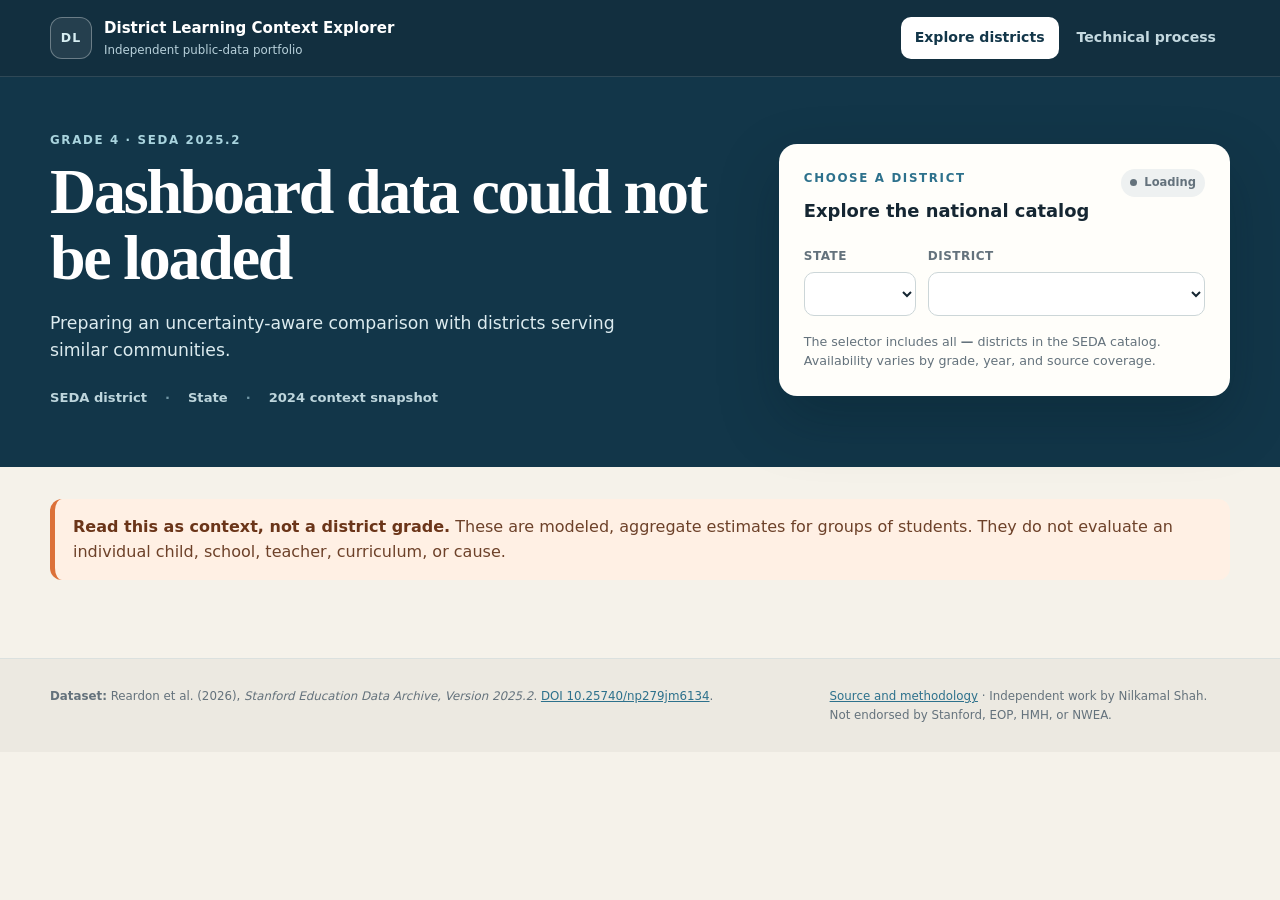
==== site/index.html @ a93122ca "Add selectable district dashboard" ====
<!doctype html>
<html lang="en">
<head>
  <meta charset="utf-8">
  <meta name="viewport" content="width=device-width, initial-scale=1">
  <meta name="description" content="A reproducible, uncertainty-aware comparison of grade 4 district achievement estimates using Stanford SEDA 2025.2.">
  <title>District Learning Context Explorer</title>
  <link rel="stylesheet" href="assets/styles.css">
  <script src="data/dashboard-data.js" defer></script>
  <script src="assets/plotly-3.1.0.min.js" defer></script>
  <script src="assets/dashboard.js" defer></script>
</head>
<body>
  <a class="skip-link" href="#main-content">Skip to content</a>
  <header class="site-header">
    <div class="shell header-row">
      <a class="brand" href="./" aria-label="District Learning Context Explorer home">
        <span class="brand-mark" aria-hidden="true">DL</span>
        <span>
          <strong>District Learning Context Explorer</strong>
          <small>Independent public-data portfolio</small>
        </span>
      </a>
      <nav class="tabs" role="tablist" aria-label="Dashboard sections">
        <button id="explore-tab" class="tab is-active" type="button" role="tab" aria-selected="true" aria-controls="explore-panel" data-tab="explore">Explore districts</button>
        <button id="technical-tab" class="tab" type="button" role="tab" aria-selected="false" aria-controls="technical-panel" data-tab="technical">Technical process</button>
      </nav>
    </div>
  </header>

  <main id="main-content">
    <section id="explore-panel" class="tab-panel" role="tabpanel" aria-labelledby="explore-tab">
      <div class="analysis-hero">
        <div class="shell hero-grid">
          <div>
            <p class="eyebrow">Grade 4 · SEDA 2025.2</p>
            <h1 id="district-heading">Loading district data…</h1>
            <p id="district-subtitle" class="hero-copy">Preparing an uncertainty-aware comparison with districts serving similar communities.</p>
            <div class="hero-meta" aria-label="Selected district details">
              <span id="district-id-meta">SEDA district</span>
              <span id="district-state-meta">State</span>
              <span>2024 context snapshot</span>
            </div>
          </div>
          <aside class="selector-card" aria-labelledby="selector-title">
            <div class="selector-heading">
              <div>
                <p class="eyebrow dark">Choose a district</p>
                <h2 id="selector-title">Explore the national catalog</h2>
              </div>
              <span id="availability-indicator" class="status-dot">Loading</span>
            </div>
            <div class="field-grid">
              <label>
                <span>State</span>
                <select id="state-select" aria-label="Select a state"></select>
              </label>
              <label>
                <span>District</span>
                <select id="district-select" aria-label="Select a district"></select>
              </label>
            </div>
            <p class="selector-note">The selector includes all <strong id="catalog-count">—</strong> districts in the SEDA catalog. Availability varies by grade, year, and source coverage.</p>
          </aside>
        </div>
      </div>

      <div class="shell content-shell">
        <div class="interpretation-note">
          <strong>Read this as context, not a district grade.</strong>
          These are modeled, aggregate estimates for groups of students. They do not evaluate an individual child, school, teacher, curriculum, or cause.
        </div>

        <section id="unavailable-panel" class="unavailable-card" hidden aria-live="polite">
          <p class="eyebrow dark">Why a profile is not shown</p>
          <h2 id="unavailable-title">Grade 4 comparison unavailable</h2>
          <p id="unavailable-copy"></p>
          <p class="small">The district remains selectable so missing coverage is visible rather than silently dropped. Try another district or open the Technical Process tab to see the coverage rules.</p>
        </section>

        <div id="analysis-content" hidden>
          <section aria-labelledby="latest-heading">
            <div class="section-heading">
              <div>
                <p class="eyebrow dark">Latest reported evidence</p>
                <h2 id="latest-heading">District estimate and matched-peer benchmark</h2>
              </div>
              <div id="primary-pool-label" class="quiet-label">—</div>
            </div>
            <div class="metric-grid">
              <article id="math-card" class="metric-card"></article>
              <article id="reading-card" class="metric-card"></article>
            </div>
          </section>

          <section aria-labelledby="trend-heading">
            <div class="section-heading text-only">
              <div>
                <p class="eyebrow dark">Achievement over time</p>
                <h2 id="trend-heading">Math and reading remain separate</h2>
                <p>Values use the Cohort Standardized scale within a fixed grade and subject. The band is the peer group’s middle 50%; district error bars show 95% intervals. The visible gap preserves the absence of 2020 and 2021 results.</p>
              </div>
            </div>
            <div class="chart-grid">
              <article class="chart-card">
                <div id="math-chart" class="chart" aria-label="Grade 4 mathematics trend chart"></div>
              </article>
              <article class="chart-card">
                <div id="reading-chart" class="chart" aria-label="Grade 4 reading trend chart"></div>
              </article>
            </div>
          </section>

          <section aria-labelledby="match-heading">
            <div class="section-heading">
              <div>
                <p class="eyebrow dark">Comparison design</p>
                <h2 id="match-heading">Why these districts are comparable</h2>
                <p>Peers are selected from 2024 community context only. Achievement never enters the match.</p>
              </div>
              <span class="outcome-badge">0 outcome variables used</span>
            </div>
            <div class="two-column-grid">
              <article class="panel-card">
                <h3>Context balance</h3>
                <div class="table-scroll">
                  <table>
                    <thead><tr><th>Measure</th><th>This district</th><th>Peer median</th><th>Peer middle 50%</th></tr></thead>
                    <tbody id="context-table-body"></tbody>
                  </table>
                </div>
              </article>
              <article class="panel-card">
                <h3>Match diagnostic</h3>
                <p id="selection-status-copy"></p>
                <div id="distance-bars" class="distance-bars"></div>
                <details>
                  <summary>Show selected peers</summary>
                  <div class="table-scroll">
                    <table>
                      <thead><tr><th>District</th><th>State</th><th>Distance</th><th>Locale</th><th>Gr. 3–8 enrollment</th></tr></thead>
                      <tbody id="peer-table-body"></tbody>
                    </table>
                  </div>
                </details>
              </article>
            </div>
          </section>

          <section aria-labelledby="sensitivity-heading">
            <div class="section-heading text-only">
              <div>
                <p class="eyebrow dark">Sensitivity check</p>
                <h2 id="sensitivity-heading">Same-state and national reference groups</h2>
                <p>Same-state peers share more policy and assessment context. National analogs exclude the target state and are descriptive because linking errors may be correlated within states.</p>
              </div>
            </div>
            <article class="panel-card">
              <div class="table-scroll">
                <table>
                  <thead><tr><th>Reference group</th><th>Subject</th><th>Latest</th><th>Reporting peers</th><th>District</th><th>Peer mean</th><th>Interpretation</th></tr></thead>
                  <tbody id="sensitivity-table-body"></tbody>
                </table>
              </div>
            </article>
          </section>

          <section class="evidence-grid" aria-label="Interpretation limits">
            <article class="evidence-card can">
              <p class="eyebrow dark">This can support</p>
              <h2>A careful comparison</h2>
              <ul>
                <li>District-level trends within grade and subject</li>
                <li>A fixed, contextually similar peer benchmark</li>
                <li>An uncertainty-aware discussion of apparent differences</li>
              </ul>
            </article>
            <article class="evidence-card cannot">
              <p class="eyebrow dark">This cannot support</p>
              <h2>A causal or individual claim</h2>
              <ul>
                <li>A ranking of districts, schools, teachers, or curricula</li>
                <li>A conclusion about one child’s likely outcome</li>
                <li>A claim about why an estimate changed</li>
              </ul>
            </article>
          </section>
        </div>
      </div>
    </section>

    <section id="technical-panel" class="tab-panel technical-panel" role="tabpanel" aria-labelledby="technical-tab" hidden>
      <div class="technical-hero">
        <div class="shell">
          <p class="eyebrow">Under the dashboard</p>
          <h1>From 1.21 GB of source data to an auditable decision surface</h1>
          <p>Python and SQL verify the inputs, construct a stable district model, select peers without using outcomes, carry uncertainty forward, and publish a portable browser experience.</p>
          <div class="technical-kpis" aria-label="Pipeline summary">
            <div><strong id="source-size-kpi">—</strong><span>verified source files</span></div>
            <div><strong id="staged-rows-kpi">—</strong><span>achievement rows staged</span></div>
            <div><strong id="districts-kpi">—</strong><span>stable district records</span></div>
            <div><strong id="qa-kpi">—</strong><span>QA checks, no blocking failures</span></div>
          </div>
        </div>
      </div>

      <div class="shell content-shell technical-content">
        <section aria-labelledby="architecture-heading">
          <div class="section-heading text-only">
            <div>
              <p class="eyebrow dark">Architecture</p>
              <h2 id="architecture-heading">One controlled path from download to interpretation</h2>
              <p>The database is rebuilt atomically: a refresh writes a temporary <code>.building.duckdb</code>, runs quality checks, and replaces the prior database only after the checks succeed.</p>
            </div>
          </div>
          <ol class="pipeline" aria-label="Analytical pipeline">
            <li><span>01</span><strong>Verify</strong><p>Names, sizes, headers, required columns, and SHA-256 fingerprints</p></li>
            <li><span>02</span><strong>Stage</strong><p>Explicit CSV parsing, all-string intake, and controlled type conversion</p></li>
            <li><span>03</span><strong>Model</strong><p>Stable district dimension, analytical marts, coverage, and audit tables</p></li>
            <li><span>04</span><strong>Match</strong><p>Deterministic context-only peer selection with recorded relaxation</p></li>
            <li><span>05</span><strong>Quantify</strong><p>Pool-specific errors, coverage gates, precision flags, and intervals</p></li>
            <li><span>06</span><strong>Publish</strong><p>Compact derived bundle, offline charting, and browser-side interaction</p></li>
          </ol>
          <div class="stack-list" aria-label="Technology stack">
            <span>Python 3.11+</span><span>SQL</span><span>DuckDB</span><span>pandas</span><span>NumPy</span><span>Plotly</span><span>Jinja2</span><span>PyYAML</span><span>pytest</span><span>Ruff</span><span>GitHub Actions</span><span>GitHub Pages</span>
          </div>
        </section>

        <section aria-labelledby="volume-heading">
          <div class="section-heading text-only">
            <div>
              <p class="eyebrow dark">Data volume</p>
              <h2 id="volume-heading">Exact scale, without double-counting layers</h2>
              <p>Staging and marts deliberately represent some records more than once, so the dashboard reports each layer separately instead of claiming an inflated “records processed” total.</p>
            </div>
          </div>
          <div class="two-column-grid technical-grid">
            <article class="panel-card">
              <h3>Source contracts</h3>
              <div class="table-scroll">
                <table>
                  <thead><tr><th>Source</th><th>Size</th><th>Columns</th><th>Fingerprint</th></tr></thead>
                  <tbody id="source-table-body"></tbody>
                </table>
              </div>
              <details>
                <summary>Show full SHA-256 fingerprints</summary>
                <div id="hash-list" class="hash-list"></div>
              </details>
            </article>
            <article class="panel-card">
              <h3>Warehouse and publication artifacts</h3>
              <div class="table-scroll">
                <table>
                  <thead><tr><th>Layer or artifact</th><th>Exact scale</th></tr></thead>
                  <tbody id="model-table-body"></tbody>
                </table>
              </div>
              <details>
                <summary>Show the nine ordered SQL models</summary>
                <ol id="sql-model-list" class="mono-list"></ol>
              </details>
            </article>
          </div>
        </section>

        <section aria-labelledby="matching-heading">
          <div class="section-heading">
            <div>
              <p class="eyebrow dark">Analytical specification</p>
              <h2 id="matching-heading">Similarity first; outcomes later</h2>
              <p>An explicit feature allowlist makes circular matching mechanically harder: no achievement estimate can enter peer selection.</p>
            </div>
            <span class="outcome-badge">Outcome fields used: []</span>
          </div>
          <div class="domain-grid">
            <article><strong>District scale</strong><span>25%</span><p>Log enrollment in grades 3–8</p></article>
            <article><strong>Economic context</strong><span>25%</span><p>Family poverty and socioeconomic composite</p></article>
            <article><strong>Student composition</strong><span>25%</span><p>Six race and ethnicity shares</p></article>
            <article><strong>Place</strong><span>25%</span><p>City, suburb, town, and rural shares</p></article>
          </div>
          <article class="method-card">
            <ol>
              <li>Freeze context at 2024 and require the selected grade in the district span.</li>
              <li>Begin with the same grade-span bucket and dominant locale, enrollment within 4×, and poverty within 15 percentage points.</li>
              <li>Scale numeric differences on national 5th-to-95th percentile ranges; compare composition vectors with Hellinger distance.</li>
              <li>Select up to 15 same-state peers. Require at least 10 before that pool becomes the primary benchmark.</li>
              <li>Select 20 national analogs outside the target state, with no more than three from any state.</li>
              <li>If a stage must relax, expose the stage in the dashboard rather than hiding it.</li>
            </ol>
          </article>
        </section>

        <section aria-labelledby="uncertainty-heading">
          <div class="section-heading text-only">
            <div>
              <p class="eyebrow dark">Uncertainty and interpretation</p>
              <h2 id="uncertainty-heading">The display can refuse to overstate a result</h2>
            </div>
          </div>
          <div class="two-column-grid">
            <article class="rule-card">
              <h3>Same-state peers</h3>
              <p>Use within-state standard errors. “Higher” or “lower” language requires 10 reporting peers, at least 70% peer coverage, and a target estimate that is not low precision.</p>
            </article>
            <article class="rule-card">
              <h3>National analogs</h3>
              <p>Use NAEP-linking-adjusted standard errors and remain descriptive. Shared state-level linking uncertainty makes a simple cross-state significance label too strong.</p>
            </article>
          </div>
          <div class="precision-rule">
            <strong>Low-precision flag</strong>
            <span>tested count below 50</span><span>estimated test count</span><span>95% margin above 0.50 CS SD</span>
          </div>
        </section>

        <section aria-labelledby="qa-heading">
          <div class="section-heading text-only">
            <div>
              <p class="eyebrow dark">Quality and observability</p>
              <h2 id="qa-heading">Warnings are surfaced, not converted into false success</h2>
            </div>
          </div>
          <div id="qa-status-grid" class="qa-status-grid"></div>
          <div id="qa-warning-list" class="warning-list"></div>
        </section>

        <section class="debug-story" aria-labelledby="debug-heading">
          <div>
            <p class="eyebrow">Debugging story</p>
            <h2 id="debug-heading">The sample passed. Row 1.24 million did not.</h2>
            <p>A quoted district name containing a comma exposed why production-scale validation matters.</p>
          </div>
          <ol>
            <li><strong>Autodetection looked healthy.</strong><span>The initial sample contained mostly unquoted district names.</span></li>
            <li><strong>The full extraction failed.</strong><span>The first observed pattern appeared at physical line <span id="failure-line">1,236,002</span>.</span></li>
            <li><strong>The parser contract became explicit.</strong><span>Delimiter, quote, escape, and all-string ingestion were specified before controlled <code>TRY_CAST</code> typing.</span></li>
            <li><strong>The lesson became a test.</strong><span>Validate the complete path, not merely a convenient sample.</span></li>
          </ol>
        </section>

        <section aria-labelledby="governance-heading">
          <div class="section-heading text-only">
            <div>
              <p class="eyebrow dark">Git and data governance</p>
              <h2 id="governance-heading">Public demonstration, deliberate boundary</h2>
              <p id="publication-note"></p>
            </div>
          </div>
          <div class="boundary-grid">
            <article>
              <span class="boundary-label public">Public repository</span>
              <h3>Reproducible code and selected derived evidence</h3>
              <p>Configuration, SQL models, Python, tests, methods, aggregate validation, and the compact grade-4 dashboard bundle.</p>
            </article>
            <article>
              <span class="boundary-label local">Local governed workspace</span>
              <h3>Inputs and full analytical workspace</h3>
              <p>The 1.21 GB source files, DuckDB database, unrestricted local outputs, and transient build artifacts remain outside Git.</p>
            </article>
          </div>
        </section>
      </div>
    </section>
  </main>

  <footer class="site-footer">
    <div class="shell footer-grid">
      <p><strong>Dataset:</strong> Reardon et al. (2026), <em>Stanford Education Data Archive, Version 2025.2</em>. <a href="https://doi.org/10.25740/np279jm6134">DOI 10.25740/np279jm6134</a>.</p>
      <p><a href="https://github.com/nilkamal11/district-learning-context-explorer">Source and methodology</a> · Independent work by Nilkamal Shah. Not endorsed by Stanford, EOP, HMH, or NWEA.</p>
    </div>
  </footer>

  <noscript>This dashboard requires JavaScript to select districts and render charts.</noscript>
</body>
</html>
---- site/assets/styles.css ----
:root {
  --ink: #152632;
  --muted: #64727c;
  --paper: #f5f2ea;
  --surface: #fffefa;
  --navy: #123649;
  --navy-deep: #0b2939;
  --blue: #2d718c;
  --blue-soft: #dceaf0;
  --orange: #dc7139;
  --orange-soft: #fff0e4;
  --green: #28735e;
  --green-soft: #e4f2ed;
  --amber: #92551f;
  --amber-soft: #fff2de;
  --line: #dbe1df;
  --shadow: 0 14px 38px rgba(18, 54, 73, 0.09);
  --radius: 18px;
}

* { box-sizing: border-box; }

html { scroll-behavior: smooth; }

body {
  margin: 0;
  background: var(--paper);
  color: var(--ink);
  font-family: Inter, ui-sans-serif, system-ui, -apple-system, BlinkMacSystemFont, "Segoe UI", sans-serif;
  line-height: 1.55;
  -webkit-font-smoothing: antialiased;
}

button, select { font: inherit; }

a { color: var(--blue); }

.skip-link {
  position: fixed;
  top: 8px;
  left: 8px;
  z-index: 100;
  transform: translateY(-140%);
  border-radius: 8px;
  background: white;
  padding: 10px 14px;
  color: var(--navy);
}

.skip-link:focus { transform: translateY(0); }

.shell {
  width: min(1180px, calc(100% - 40px));
  margin: 0 auto;
}

.site-header {
  position: sticky;
  top: 0;
  z-index: 50;
  border-bottom: 1px solid rgba(255, 255, 255, 0.12);
  background: rgba(11, 41, 57, 0.97);
  color: white;
  backdrop-filter: blur(14px);
}

.header-row {
  min-height: 76px;
  display: flex;
  align-items: center;
  justify-content: space-between;
  gap: 24px;
}

.brand {
  display: inline-flex;
  align-items: center;
  gap: 12px;
  color: white;
  text-decoration: none;
}

.brand-mark {
  width: 42px;
  height: 42px;
  display: grid;
  place-items: center;
  border: 1px solid rgba(255, 255, 255, 0.32);
  border-radius: 12px;
  background: rgba(255, 255, 255, 0.08);
  color: #d7eef2;
  font-size: 0.78rem;
  font-weight: 900;
  letter-spacing: 0.08em;
}

.brand strong, .brand small { display: block; }
.brand strong { font-size: 0.94rem; }
.brand small { margin-top: 1px; color: #b9d2dc; font-size: 0.74rem; }

.tabs { display: flex; gap: 4px; }

.tab {
  border: 0;
  border-radius: 10px;
  background: transparent;
  padding: 10px 14px;
  color: #c4d9e0;
  font-size: 0.88rem;
  font-weight: 760;
  cursor: pointer;
}

.tab:hover { background: rgba(255, 255, 255, 0.07); color: white; }
.tab:focus-visible { outline: 3px solid #f3b48e; outline-offset: 2px; }
.tab.is-active { background: white; color: var(--navy); }

.analysis-hero {
  background: var(--navy);
  color: white;
  padding: 54px 0 58px;
}

.hero-grid {
  display: grid;
  grid-template-columns: minmax(0, 1.2fr) minmax(360px, 0.8fr);
  align-items: center;
  gap: 52px;
}

.eyebrow {
  margin: 0 0 10px;
  color: #a9d4de;
  font-size: 0.74rem;
  font-weight: 850;
  letter-spacing: 0.14em;
  text-transform: uppercase;
}

.eyebrow.dark { color: var(--blue); }

h1, h2, h3, p { text-wrap: pretty; }

h1 {
  margin: 0;
  max-width: 850px;
  font-family: Georgia, "Times New Roman", serif;
  font-size: clamp(2.4rem, 5vw, 4.55rem);
  font-weight: 600;
  line-height: 1.02;
  letter-spacing: -0.035em;
}

.hero-copy {
  max-width: 720px;
  margin: 20px 0 0;
  color: #dcebef;
  font-size: 1.08rem;
}

.hero-meta {
  display: flex;
  flex-wrap: wrap;
  gap: 8px 18px;
  margin-top: 25px;
  color: #bdd5dc;
  font-size: 0.82rem;
  font-weight: 700;
}

.hero-meta span + span::before {
  content: "·";
  margin-right: 18px;
  color: #7197a5;
}

.selector-card {
  border: 1px solid rgba(255, 255, 255, 0.18);
  border-radius: var(--radius);
  background: var(--surface);
  padding: 24px;
  color: var(--ink);
  box-shadow: 0 24px 60px rgba(4, 24, 34, 0.28);
}

.selector-heading {
  display: flex;
  align-items: flex-start;
  justify-content: space-between;
  gap: 14px;
}

.selector-heading h2 { margin: 0; font-size: 1.12rem; }

.status-dot {
  display: inline-flex;
  align-items: center;
  gap: 7px;
  border-radius: 999px;
  background: #eef1f1;
  padding: 5px 9px;
  color: var(--muted);
  font-size: 0.72rem;
  font-weight: 800;
  white-space: nowrap;
}

.status-dot::before {
  content: "";
  width: 7px;
  height: 7px;
  border-radius: 50%;
  background: currentColor;
}

.status-dot.available { background: var(--green-soft); color: var(--green); }
.status-dot.unavailable { background: var(--amber-soft); color: var(--amber); }

.field-grid {
  display: grid;
  grid-template-columns: 112px 1fr;
  gap: 12px;
  margin-top: 22px;
}

label span {
  display: block;
  margin: 0 0 6px;
  color: var(--muted);
  font-size: 0.75rem;
  font-weight: 800;
  letter-spacing: 0.04em;
  text-transform: uppercase;
}

select {
  width: 100%;
  min-height: 44px;
  border: 1px solid #ccd6d8;
  border-radius: 10px;
  background: white;
  padding: 0 34px 0 11px;
  color: var(--ink);
}

select:focus-visible { outline: 3px solid rgba(45, 113, 140, 0.25); border-color: var(--blue); }

.selector-note { margin: 16px 0 0; color: var(--muted); font-size: 0.79rem; }

.content-shell { padding-top: 32px; padding-bottom: 78px; }

.interpretation-note {
  border-left: 5px solid var(--orange);
  border-radius: 12px;
  background: var(--orange-soft);
  padding: 16px 18px;
  color: #6d4129;
}

.interpretation-note strong { color: #6b3519; }

.unavailable-card {
  min-height: 270px;
  margin-top: 26px;
  border: 1px solid #ead8c3;
  border-radius: var(--radius);
  background: var(--surface);
  padding: 42px;
  box-shadow: var(--shadow);
}

.unavailable-card h2 { margin: 0 0 12px; font-size: 2rem; }
.unavailable-card p { max-width: 760px; }

.section-heading {
  display: flex;
  align-items: flex-end;
  justify-content: space-between;
  gap: 24px;
  margin: 52px 0 18px;
}

.section-heading.text-only { align-items: flex-start; }
.section-heading h2 { margin: 0; font-size: clamp(1.6rem, 3vw, 2.15rem); line-height: 1.15; }
.section-heading p:not(.eyebrow) { max-width: 820px; margin: 9px 0 0; color: var(--muted); }

.quiet-label {
  border-bottom: 2px solid var(--blue);
  padding: 5px 0;
  color: var(--blue);
  font-size: 0.82rem;
  font-weight: 800;
  white-space: nowrap;
}

.metric-grid, .chart-grid, .two-column-grid, .evidence-grid, .boundary-grid {
  display: grid;
  grid-template-columns: repeat(2, minmax(0, 1fr));
  gap: 18px;
}

.metric-card, .chart-card, .panel-card, .evidence-card, .rule-card, .method-card {
  border: 1px solid rgba(21, 38, 50, 0.09);
  border-radius: var(--radius);
  background: var(--surface);
  box-shadow: var(--shadow);
}

.metric-card { min-height: 245px; padding: 25px; }
.metric-card h3 { margin: 0; font-size: 1.05rem; }
.metric-value { margin: 17px 0 1px; color: var(--orange); font-size: 2.6rem; font-weight: 840; letter-spacing: -0.04em; }
.metric-detail, .small { color: var(--muted); font-size: 0.84rem; }
.comparison-copy { margin: 16px 0 7px; color: var(--navy); font-weight: 800; }

.precision-tag, .outcome-badge, .status-tag {
  display: inline-flex;
  align-items: center;
  border-radius: 999px;
  padding: 5px 9px;
  font-size: 0.72rem;
  font-weight: 820;
}

.precision-tag, .status-tag.warn { background: var(--amber-soft); color: var(--amber); }
.outcome-badge, .status-tag.pass { background: var(--green-soft); color: var(--green); }

.chart-card { overflow: hidden; padding: 12px 8px 3px; }
.chart { min-height: 390px; }

.panel-card { min-width: 0; padding: 24px; }
.panel-card h3 { margin: 0 0 14px; font-size: 1.04rem; }

.table-scroll { width: 100%; overflow-x: auto; }

table { width: 100%; border-collapse: collapse; font-size: 0.84rem; }
th, td { border-bottom: 1px solid var(--line); padding: 10px 9px; text-align: left; vertical-align: top; }
th { color: var(--muted); font-size: 0.7rem; letter-spacing: 0.05em; text-transform: uppercase; }
tbody tr:last-child td { border-bottom: 0; }

details { margin-top: 17px; border-top: 1px solid var(--line); padding-top: 14px; }
summary { cursor: pointer; color: var(--blue); font-size: 0.83rem; font-weight: 820; }

.distance-bars { display: grid; gap: 10px; margin: 18px 0; }
.distance-row { display: grid; grid-template-columns: 150px 1fr 42px; align-items: center; gap: 10px; font-size: 0.8rem; }
.distance-track { height: 7px; overflow: hidden; border-radius: 99px; background: #e8ecec; }
.distance-track span { display: block; height: 100%; border-radius: inherit; background: var(--blue); }
.distance-row output { color: var(--muted); font-variant-numeric: tabular-nums; text-align: right; }

.evidence-grid { margin-top: 52px; }
.evidence-card { padding: 27px; box-shadow: none; }
.evidence-card.can { border-top: 4px solid var(--green); }
.evidence-card.cannot { border-top: 4px solid var(--orange); }
.evidence-card h2 { margin: 0; font-size: 1.35rem; }
.evidence-card ul { margin: 14px 0 0; padding-left: 19px; color: var(--muted); }
.evidence-card li + li { margin-top: 7px; }

.technical-hero {
  background: var(--navy);
  padding: 70px 0 64px;
  color: white;
}

.technical-hero h1 { max-width: 950px; }
.technical-hero > .shell > p:not(.eyebrow) { max-width: 830px; margin: 20px 0 0; color: #d7e8ed; font-size: 1.08rem; }

.technical-kpis {
  display: grid;
  grid-template-columns: repeat(4, minmax(0, 1fr));
  gap: 1px;
  overflow: hidden;
  margin-top: 38px;
  border: 1px solid rgba(255, 255, 255, 0.17);
  border-radius: 14px;
  background: rgba(255, 255, 255, 0.14);
}

.technical-kpis div { background: rgba(11, 41, 57, 0.78); padding: 19px; }
.technical-kpis strong, .technical-kpis span { display: block; }
.technical-kpis strong { color: white; font-size: 1.55rem; }
.technical-kpis span { margin-top: 3px; color: #afd0d9; font-size: 0.72rem; }

.technical-content section + section { margin-top: 70px; }

.pipeline {
  display: grid;
  grid-template-columns: repeat(6, minmax(0, 1fr));
  gap: 0;
  margin: 0;
  padding: 0;
  list-style: none;
}

.pipeline li {
  position: relative;
  min-height: 190px;
  border-top: 3px solid var(--blue);
  background: var(--surface);
  padding: 21px 18px 18px;
}

.pipeline li:first-child { border-radius: 14px 0 0 14px; }
.pipeline li:last-child { border-radius: 0 14px 14px 0; }
.pipeline li + li { border-left: 1px solid var(--line); }
.pipeline li span { color: var(--orange); font-size: 0.72rem; font-weight: 850; }
.pipeline li strong { display: block; margin-top: 24px; }
.pipeline li p { margin: 8px 0 0; color: var(--muted); font-size: 0.76rem; }

.stack-list { display: flex; flex-wrap: wrap; gap: 8px; margin-top: 18px; }
.stack-list span { border: 1px solid #cfdadb; border-radius: 8px; background: transparent; padding: 6px 9px; color: #4f626d; font-family: ui-monospace, SFMono-Regular, Menlo, Consolas, monospace; font-size: 0.72rem; }

.technical-grid { align-items: start; }
.hash-list { display: grid; gap: 12px; margin-top: 14px; }
.hash-list div { min-width: 0; }
.hash-list strong { display: block; margin-bottom: 3px; font-size: 0.75rem; }
code, .hash-list code, .mono-list { font-family: ui-monospace, SFMono-Regular, Menlo, Consolas, monospace; }
code { border-radius: 5px; background: #edf1f1; padding: 2px 5px; font-size: 0.86em; }
.hash-list code { display: block; overflow-wrap: anywhere; color: var(--muted); font-size: 0.68rem; }
.mono-list { color: var(--muted); font-size: 0.76rem; }

.domain-grid {
  display: grid;
  grid-template-columns: repeat(4, minmax(0, 1fr));
  gap: 12px;
}

.domain-grid article {
  position: relative;
  min-height: 150px;
  border-radius: 14px;
  background: var(--navy);
  padding: 22px;
  color: white;
}

.domain-grid article span { position: absolute; top: 18px; right: 18px; color: #88b8c5; font-size: 0.77rem; font-weight: 800; }
.domain-grid article p { margin: 28px 0 0; color: #bed7de; font-size: 0.82rem; }

.method-card { margin-top: 14px; padding: 24px 28px; box-shadow: none; }
.method-card ol { margin: 0; padding-left: 22px; columns: 2; column-gap: 56px; }
.method-card li { break-inside: avoid; padding: 3px 0 10px 4px; color: var(--muted); }

.rule-card { padding: 25px; box-shadow: none; }
.rule-card h3 { margin: 0; }
.rule-card p { margin: 11px 0 0; color: var(--muted); }

.precision-rule {
  display: flex;
  flex-wrap: wrap;
  align-items: center;
  gap: 10px 20px;
  margin-top: 14px;
  border-radius: 14px;
  background: var(--orange-soft);
  padding: 17px 20px;
  color: #6e422b;
  font-size: 0.83rem;
}
.precision-rule span::before { content: "✓"; margin-right: 7px; color: var(--orange); font-weight: 900; }

.qa-status-grid {
  display: grid;
  grid-template-columns: repeat(4, minmax(0, 1fr));
  gap: 12px;
}
.qa-status-grid article { border-radius: 14px; background: var(--surface); padding: 20px; }
.qa-status-grid strong, .qa-status-grid span { display: block; }
.qa-status-grid strong { color: var(--green); font-size: 1.45rem; }
.qa-status-grid span { margin-top: 4px; color: var(--muted); font-size: 0.76rem; }

.warning-list { display: grid; grid-template-columns: 1fr 1fr; gap: 12px; margin-top: 12px; }
.warning-list article { border-left: 4px solid #d9954e; border-radius: 10px; background: var(--amber-soft); padding: 17px; color: #71461e; font-size: 0.82rem; }

.debug-story {
  display: grid;
  grid-template-columns: 0.8fr 1.2fr;
  gap: 48px;
  border-radius: 22px;
  background: var(--navy-deep);
  padding: 44px;
  color: white;
}
.debug-story h2 { margin: 0; font-family: Georgia, "Times New Roman", serif; font-size: 2.4rem; line-height: 1.08; }
.debug-story > div > p:not(.eyebrow) { color: #bfd6de; }
.debug-story ol { display: grid; gap: 14px; margin: 0; padding: 0; counter-reset: debug; list-style: none; }
.debug-story li { position: relative; border-left: 1px solid #456879; padding-left: 24px; }
.debug-story li::before { content: counter(debug); counter-increment: debug; position: absolute; left: -12px; width: 23px; height: 23px; display: grid; place-items: center; border-radius: 50%; background: var(--orange); color: white; font-size: 0.66rem; font-weight: 850; }
.debug-story li strong, .debug-story li span { display: block; }
.debug-story li span { margin-top: 3px; color: #bdd2d9; font-size: 0.8rem; }

.boundary-grid article { border-top: 4px solid var(--blue); border-radius: 14px; background: var(--surface); padding: 25px; }
.boundary-grid article:last-child { border-top-color: var(--orange); }
.boundary-label { display: inline-block; font-size: 0.71rem; font-weight: 850; letter-spacing: 0.05em; text-transform: uppercase; }
.boundary-label.public { color: var(--blue); }
.boundary-label.local { color: var(--orange); }
.boundary-grid h3 { margin: 16px 0 7px; }
.boundary-grid p { margin: 0; color: var(--muted); }

.site-footer { border-top: 1px solid var(--line); background: #ece9e1; padding: 28px 0; }
.footer-grid { display: grid; grid-template-columns: 1.3fr 0.7fr; gap: 36px; }
.site-footer p { margin: 0; color: var(--muted); font-size: 0.74rem; }

[hidden] { display: none !important; }

@media (max-width: 980px) {
  .hero-grid { grid-template-columns: 1fr; gap: 34px; }
  .selector-card { max-width: 680px; }
  .pipeline { grid-template-columns: repeat(3, 1fr); gap: 1px; }
  .pipeline li, .pipeline li:first-child, .pipeline li:last-child { border-radius: 0; }
  .pipeline li:nth-child(1) { border-radius: 14px 0 0; }
  .pipeline li:nth-child(3) { border-radius: 0 14px 0 0; }
  .pipeline li:nth-child(4) { border-radius: 0 0 0 14px; }
  .pipeline li:nth-child(6) { border-radius: 0 0 14px; }
  .domain-grid, .technical-kpis, .qa-status-grid { grid-template-columns: repeat(2, 1fr); }
}

@media (max-width: 720px) {
  .shell { width: min(100% - 28px, 1180px); }
  .site-header { position: static; }
  .header-row { min-height: auto; flex-direction: column; align-items: stretch; padding: 16px 0 12px; }
  .tabs { display: grid; grid-template-columns: 1fr 1fr; }
  .tab { text-align: center; }
  .analysis-hero, .technical-hero { padding: 42px 0; }
  h1 { font-size: clamp(2.25rem, 11vw, 3.35rem); }
  .field-grid { grid-template-columns: 1fr; }
  .content-shell { padding-top: 22px; }
  .section-heading { align-items: flex-start; flex-direction: column; }
  .metric-grid, .chart-grid, .two-column-grid, .evidence-grid, .boundary-grid, .warning-list, .footer-grid { grid-template-columns: 1fr; }
  .chart { min-height: 350px; }
  .technical-kpis { grid-template-columns: 1fr 1fr; }
  .pipeline { grid-template-columns: 1fr; }
  .pipeline li, .pipeline li:nth-child(n) { min-height: 135px; border-left: 0; border-radius: 0; }
  .pipeline li + li { border-top: 1px solid var(--line); }
  .pipeline li:first-child { border-radius: 14px 14px 0 0; border-top: 3px solid var(--blue); }
  .pipeline li:last-child { border-radius: 0 0 14px 14px; }
  .pipeline li strong { margin-top: 13px; }
  .domain-grid { grid-template-columns: 1fr; }
  .method-card ol { columns: 1; }
  .qa-status-grid { grid-template-columns: 1fr 1fr; }
  .debug-story { grid-template-columns: 1fr; gap: 24px; padding: 28px 23px; }
  .debug-story h2 { font-size: 2rem; }
  .distance-row { grid-template-columns: 125px 1fr 40px; }
  .panel-card { padding: 18px; }
  table { min-width: 650px; }
  .metric-card table { min-width: 0; }
}

@media (prefers-reduced-motion: reduce) {
  html { scroll-behavior: auto; }
}
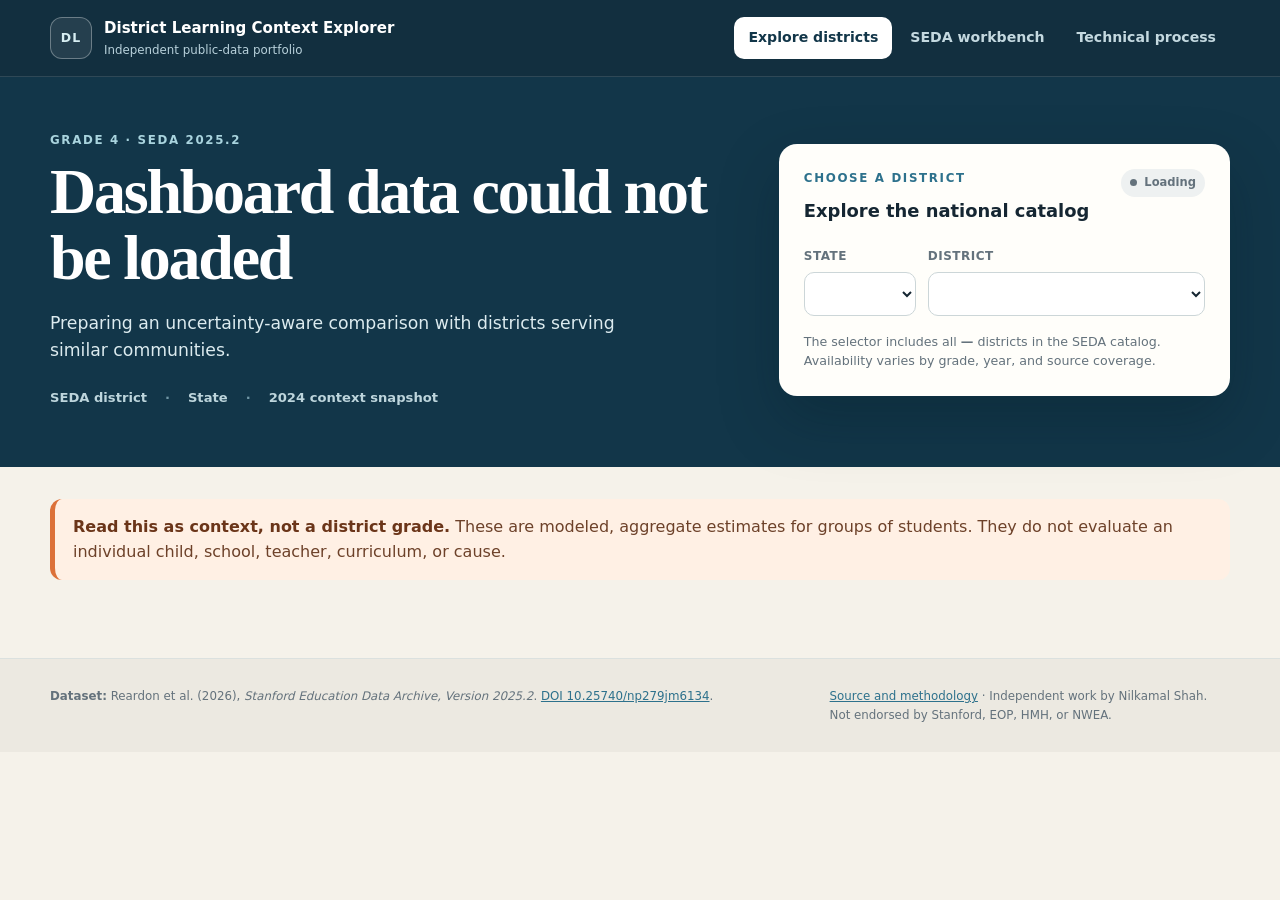
==== commit 60d46f3b: "Add SEDA district data workbench" ====
--- a/site/index.html
+++ b/site/index.html
@@ -3,12 +3,13 @@
 <head>
   <meta charset="utf-8">
   <meta name="viewport" content="width=device-width, initial-scale=1">
-  <meta name="description" content="A reproducible, uncertainty-aware comparison of grade 4 district achievement estimates using Stanford SEDA 2025.2.">
+  <meta name="description" content="Explore yearly grade-specific district achievement estimates, uncertainty, and context-matched comparisons using Stanford SEDA 2025.2.">
   <title>District Learning Context Explorer</title>
-  <link rel="stylesheet" href="assets/styles.css">
-  <script src="data/dashboard-data.js" defer></script>
-  <script src="assets/plotly-3.1.0.min.js" defer></script>
-  <script src="assets/dashboard.js" defer></script>
+  <link rel="stylesheet" href="assets/styles.css?v=6f3d30c042cdc9c4">
+  <script src="data/dashboard-data.js?v=27364a739919418a" defer></script>
+  <script src="assets/plotly-3.1.0.min.js?v=8ef4c6ab1369f001" defer></script>
+  <script src="assets/dashboard.js?v=639b817d0439c5c2" defer></script>
+  <script src="assets/workbench.js?v=593e6f5ebc6c6e3c" defer></script>
 </head>
 <body>
   <a class="skip-link" href="#main-content">Skip to content</a>
@@ -22,8 +23,9 @@
         </span>
       </a>
       <nav class="tabs" role="tablist" aria-label="Dashboard sections">
-        <button id="explore-tab" class="tab is-active" type="button" role="tab" aria-selected="true" aria-controls="explore-panel" data-tab="explore">Explore districts</button>
-        <button id="technical-tab" class="tab" type="button" role="tab" aria-selected="false" aria-controls="technical-panel" data-tab="technical">Technical process</button>
+        <button id="explore-tab" class="tab is-active" type="button" role="tab" aria-label="Explore districts" aria-selected="true" aria-controls="explore-panel" data-tab="explore"><span class="tab-wide">Explore districts</span><span class="tab-short" aria-hidden="true">Explore</span></button>
+        <button id="workbench-tab" class="tab" type="button" role="tab" aria-label="SEDA workbench" aria-selected="false" aria-controls="workbench-panel" data-tab="workbench"><span class="tab-wide">SEDA workbench</span><span class="tab-short" aria-hidden="true">Workbench</span></button>
+        <button id="technical-tab" class="tab" type="button" role="tab" aria-label="Technical process" aria-selected="false" aria-controls="technical-panel" data-tab="technical"><span class="tab-wide">Technical process</span><span class="tab-short" aria-hidden="true">Process</span></button>
       </nav>
     </div>
   </header>
@@ -189,6 +191,189 @@
       </div>
     </section>
 
+    <section id="workbench-panel" class="tab-panel workbench-panel" role="tabpanel" aria-labelledby="workbench-tab" hidden>
+      <div class="workbench-hero">
+        <div class="shell workbench-hero-grid">
+          <div>
+            <p class="eyebrow">SEDA 2025.2 · analyst view</p>
+            <h1>Explore the estimates behind the summary</h1>
+            <p class="hero-copy">Compare yearly grade-specific district estimates, inspect uncertainty and missingness, and export only the evidence in your current view.</p>
+            <div class="scope-list" aria-label="Workbench data scope">
+              <span>Administrative districts</span><span>All students</span><span>Cohort Standardized (CS) scale</span><span>Grades 3–8</span><span>Math and reading</span><span>2009–2019 · 2022–2025</span>
+            </div>
+            <a class="mobile-official-link" href="https://edopportunity.org/trends/explorer/">Stanford also provides the official national Explorer <span aria-hidden="true">↗</span></a>
+          </div>
+          <aside class="scope-card">
+            <p class="eyebrow dark">Designed to complement, not replace</p>
+            <h2>Stanford already has a national explorer</h2>
+            <p>Use Stanford’s tool for maps, subgroup gaps, and modeled 2022–2025 learning-rate summaries. This workbench stays closer to the downloadable long-form district-grade-subject-year estimates and their precision.</p>
+            <a class="text-link" href="https://edopportunity.org/trends/explorer/">Open Stanford’s official Explorer <span aria-hidden="true">↗</span></a>
+          </aside>
+        </div>
+      </div>
+
+      <div class="shell content-shell workbench-content">
+        <section class="workbench-controls" aria-labelledby="workbench-controls-heading">
+          <div class="workbench-controls-heading">
+            <div>
+              <p class="eyebrow dark">Build a view</p>
+              <h2 id="workbench-controls-heading">Choose a grade-subject slice and up to four districts</h2>
+            </div>
+            <div class="workbench-actions">
+              <button id="wb-download" class="secondary-button" type="button">Download current view</button>
+              <button id="wb-share" class="secondary-button" type="button">Copy share link</button>
+            </div>
+          </div>
+          <div class="workbench-control-grid">
+            <label>
+              <span>Grade</span>
+              <select id="wb-grade" aria-label="Select grade">
+                <option value="3">Grade 3</option><option value="4" selected>Grade 4</option><option value="5">Grade 5</option><option value="6">Grade 6</option><option value="7">Grade 7</option><option value="8">Grade 8</option>
+              </select>
+            </label>
+            <label>
+              <span>Subject</span>
+              <select id="wb-subject" aria-label="Select subject">
+                <option value="mth">Mathematics</option><option value="rla">Reading / language arts</option>
+              </select>
+            </label>
+            <label>
+              <span>Display year</span>
+              <select id="wb-year" aria-label="Select display year"></select>
+            </label>
+            <label>
+              <span>Reference distribution</span>
+              <select id="wb-state" aria-label="Select state reference distribution"></select>
+            </label>
+          </div>
+          <div class="workbench-district-row">
+            <label>
+              <span>District state</span>
+              <select id="wb-district-state" aria-label="Filter the district picker by state"></select>
+            </label>
+            <label class="district-picker">
+              <span>District to add</span>
+              <select id="wb-district" aria-label="Select a district to add"></select>
+            </label>
+            <button id="wb-add-district" class="primary-button" type="button">Add district</button>
+          </div>
+          <div class="workbench-selection-row">
+            <div>
+              <span class="control-label">Selected districts</span>
+              <div id="wb-selected-districts" class="district-chips" aria-live="polite"></div>
+            </div>
+            <label class="toggle-control">
+              <input id="wb-end-2024" type="checkbox">
+              <span>End at 2024 sensitivity view</span>
+            </label>
+          </div>
+          <p id="wb-status" class="workbench-status" role="status" aria-live="polite">Preparing grade 4 estimates…</p>
+        </section>
+
+        <div id="wb-results" hidden>
+          <div class="interpretation-note workbench-note">
+            <strong>These are modeled group estimates, not student records.</strong>
+            Yearly grade-specific estimates are repeated district cross-sections. Missing or suppressed evidence remains missing, comparisons are descriptive rather than causal, and 2025 availability varies by state.
+          </div>
+
+          <section aria-labelledby="wb-summary-heading">
+            <div class="section-heading">
+              <div>
+                <p class="eyebrow dark">Current evidence window</p>
+                <h2 id="wb-summary-heading">Coverage and precision at a glance</h2>
+              </div>
+              <span id="wb-se-basis" class="quiet-label">Within-state standard errors</span>
+            </div>
+            <div class="workbench-metric-grid">
+              <article><strong id="wb-record-count">—</strong><span>selected grade-subject-year estimates</span></article>
+              <article><strong id="wb-universe-count">—</strong><span>reporting districts in reference year</span></article>
+              <article><strong id="wb-low-precision-count">—</strong><span>low-precision selected estimates</span></article>
+              <article><strong id="wb-estimated-count">—</strong><span>estimates with estimated test counts</span></article>
+            </div>
+          </section>
+
+          <section aria-labelledby="wb-trend-heading">
+            <div class="section-heading text-only">
+              <div>
+                <p class="eyebrow dark">Yearly trajectory</p>
+                <h2 id="wb-trend-heading">One grade and subject, with 95% intervals</h2>
+                <p id="wb-trend-caption">The gap preserves the absence of 2020 and 2021 results. Hover a point for detail; the estimate table provides the same values for keyboard and screen-reader users.</p>
+              </div>
+            </div>
+            <article class="chart-card workbench-chart-card">
+              <div id="wb-trend-chart" class="chart workbench-chart" aria-label="Selected district achievement trends"></div>
+            </article>
+          </section>
+
+          <section aria-labelledby="wb-distribution-heading">
+            <div class="section-heading">
+              <div>
+                <p class="eyebrow dark">Reference distribution</p>
+                <h2 id="wb-distribution-heading">Distribution without a leaderboard</h2>
+                <p id="wb-distribution-caption">This is a broad reporting universe, not a matched peer set. Selected districts are highlighted without assigning ordinal ranks.</p>
+                <p class="small"><strong>Weighting:</strong> Each reporting district contributes one observation for the selected grade, subject, and year. The reference distribution is not weighted by district enrollment or the number of tests represented.</p>
+              </div>
+              <span id="wb-distribution-summary" class="quiet-label">—</span>
+            </div>
+            <article class="chart-card workbench-chart-card">
+              <div id="wb-distribution-chart" class="chart workbench-chart" aria-label="Distribution of district estimates"></div>
+            </article>
+          </section>
+
+          <section aria-labelledby="wb-coverage-heading">
+            <div class="section-heading text-only">
+              <div>
+                <p class="eyebrow dark">Reporting pattern</p>
+                <h2 id="wb-coverage-heading">Coverage and precision by year</h2>
+                <p>Reported cells are separated from low-precision cells and missing years. Missing is never treated as zero.</p>
+              </div>
+            </div>
+            <article class="panel-card coverage-card">
+              <div class="coverage-legend" aria-label="Coverage legend"><span class="reported">✓ Reported</span><span class="caution">! Low precision</span><span class="missing">— Missing</span></div>
+              <div class="table-scroll">
+                <table class="coverage-table">
+                  <thead id="wb-coverage-head"></thead>
+                  <tbody id="wb-coverage-body"></tbody>
+                </table>
+              </div>
+            </article>
+          </section>
+
+          <section aria-labelledby="wb-records-heading">
+            <div class="section-heading">
+              <div>
+                <p class="eyebrow dark">Long-form estimates</p>
+                <h2 id="wb-records-heading">Estimates in the current view</h2>
+                <p>Intervals automatically use within-state errors for a one-state selection and adjusted cross-state errors when selected districts span states.</p>
+              </div>
+              <span id="wb-table-count" class="quiet-label">—</span>
+            </div>
+            <article class="panel-card">
+              <div class="table-scroll">
+                <table>
+                  <thead><tr><th>District</th><th>School year</th><th>Estimate</th><th>95% interval</th><th>SE basis</th><th>Tests represented</th><th>Precision</th></tr></thead>
+                  <tbody id="wb-records-body"></tbody>
+                </table>
+              </div>
+            </article>
+          </section>
+
+          <section class="method-comparison" aria-labelledby="wb-difference-heading">
+            <div>
+              <p class="eyebrow dark">Why build another view?</p>
+              <h2 id="wb-difference-heading">A workbench for the layer Stanford’s Explorer abstracts away</h2>
+              <p>Stanford’s official product is the stronger national discovery experience. This independent view is intentionally narrower and more inspectable.</p>
+            </div>
+            <div class="comparison-columns">
+              <article><span>Official Explorer</span><h3>Discover national patterns</h3><p>Maps, subgroup gaps, socioeconomic relationships, similar places, and modeled achievement and learning-rate summaries.</p></article>
+              <article><span>This workbench</span><h3>Inspect yearly grade-specific evidence</h3><p>District-grade-subject-year estimates, two standard-error bases, precision flags, visible missingness, multi-district trajectories, and filtered export.</p></article>
+            </div>
+            <p class="small">Scope: administrative districts, all students, Cohort Standardized scale only. This is not the complete SEDA 2025.2 file library.</p>
+          </section>
+        </div>
+      </div>
+    </section>
+
     <section id="technical-panel" class="tab-panel technical-panel" role="tabpanel" aria-labelledby="technical-tab" hidden>
       <div class="technical-hero">
         <div class="shell">
@@ -197,7 +382,7 @@
           <p>Python and SQL verify the inputs, construct a stable district model, select peers without using outcomes, carry uncertainty forward, and publish a portable browser experience.</p>
           <div class="technical-kpis" aria-label="Pipeline summary">
             <div><strong id="source-size-kpi">—</strong><span>verified source files</span></div>
-            <div><strong id="staged-rows-kpi">—</strong><span>achievement rows staged</span></div>
+            <div><strong id="staged-rows-kpi">—</strong><span>long-form achievement rows staged</span></div>
             <div><strong id="districts-kpi">—</strong><span>stable district records</span></div>
             <div><strong id="qa-kpi">—</strong><span>QA checks, no blocking failures</span></div>
           </div>
@@ -219,7 +404,7 @@
             <li><span>03</span><strong>Model</strong><p>Stable district dimension, analytical marts, coverage, and audit tables</p></li>
             <li><span>04</span><strong>Match</strong><p>Deterministic context-only peer selection with recorded relaxation</p></li>
             <li><span>05</span><strong>Quantify</strong><p>Pool-specific errors, coverage gates, precision flags, and intervals</p></li>
-            <li><span>06</span><strong>Publish</strong><p>Compact derived bundle, offline charting, and browser-side interaction</p></li>
+            <li><span>06</span><strong>Publish</strong><p>Grade-partitioned derived bundles, offline charting, and browser-side interaction</p></li>
           </ol>
           <div class="stack-list" aria-label="Technology stack">
             <span>Python 3.11+</span><span>SQL</span><span>DuckDB</span><span>pandas</span><span>NumPy</span><span>Plotly</span><span>Jinja2</span><span>PyYAML</span><span>pytest</span><span>Ruff</span><span>GitHub Actions</span><span>GitHub Pages</span>
@@ -351,7 +536,7 @@
             <article>
               <span class="boundary-label public">Public repository</span>
               <h3>Reproducible code and selected derived evidence</h3>
-              <p>Configuration, SQL models, Python, tests, methods, aggregate validation, and the compact grade-4 dashboard bundle.</p>
+              <p>Configuration, SQL models, Python, tests, methods, aggregate validation, and approved derived grade-subject-year estimate fields for the browser workbench.</p>
             </article>
             <article>
               <span class="boundary-label local">Local governed workspace</span>
--- a/site/assets/styles.css
+++ b/site/assets/styles.css
@@ -20,10 +20,14 @@
 
 * { box-sizing: border-box; }
 
-html { scroll-behavior: smooth; }
+html {
+  overflow-x: hidden;
+  scroll-behavior: smooth;
+}
 
 body {
   margin: 0;
+  overflow-x: hidden;
   background: var(--paper);
   color: var(--ink);
   font-family: Inter, ui-sans-serif, system-ui, -apple-system, BlinkMacSystemFont, "Segoe UI", sans-serif;
@@ -32,6 +36,7 @@
 }
 
 button, select { font: inherit; }
+button { color: inherit; }
 
 a { color: var(--blue); }
 
@@ -114,6 +119,7 @@
 .tab:hover { background: rgba(255, 255, 255, 0.07); color: white; }
 .tab:focus-visible { outline: 3px solid #f3b48e; outline-offset: 2px; }
 .tab.is-active { background: white; color: var(--navy); }
+.tab-short { display: none; }
 
 .analysis-hero {
   background: var(--navy);
@@ -354,6 +360,257 @@
 .evidence-card ul { margin: 14px 0 0; padding-left: 19px; color: var(--muted); }
 .evidence-card li + li { margin-top: 7px; }
 
+.workbench-hero {
+  background:
+    radial-gradient(circle at 78% 8%, rgba(76, 151, 169, 0.22), transparent 34%),
+    var(--navy-deep);
+  padding: 62px 0 78px;
+  color: white;
+}
+
+.workbench-hero-grid {
+  display: grid;
+  grid-template-columns: minmax(0, 1.25fr) minmax(320px, 0.75fr);
+  align-items: center;
+  gap: 52px;
+}
+
+.scope-list {
+  display: flex;
+  flex-wrap: wrap;
+  gap: 8px;
+  margin-top: 26px;
+}
+
+.scope-list span {
+  border: 1px solid rgba(255, 255, 255, 0.18);
+  border-radius: 999px;
+  background: rgba(255, 255, 255, 0.06);
+  padding: 6px 10px;
+  color: #c9e0e6;
+  font-size: 0.72rem;
+  font-weight: 740;
+}
+
+.scope-card {
+  border: 1px solid rgba(255, 255, 255, 0.16);
+  border-radius: var(--radius);
+  background: var(--surface);
+  padding: 25px;
+  color: var(--ink);
+  box-shadow: 0 24px 60px rgba(4, 24, 34, 0.28);
+}
+
+.scope-card h2 { margin: 0; font-size: 1.2rem; }
+.scope-card p:not(.eyebrow) { margin: 12px 0 16px; color: var(--muted); font-size: 0.86rem; }
+.text-link { font-size: 0.84rem; font-weight: 820; text-decoration-thickness: 1px; text-underline-offset: 3px; }
+.mobile-official-link { display: none; margin-top: 22px; color: #d8edf2; font-size: 0.8rem; font-weight: 780; }
+
+.workbench-content { padding-top: 0; }
+
+.workbench-controls {
+  position: relative;
+  z-index: 2;
+  margin-top: -32px;
+  border: 1px solid rgba(21, 38, 50, 0.1);
+  border-radius: var(--radius);
+  background: var(--surface);
+  padding: 26px;
+  box-shadow: var(--shadow);
+}
+
+.workbench-controls-heading {
+  display: flex;
+  align-items: flex-end;
+  justify-content: space-between;
+  gap: 24px;
+}
+
+.workbench-controls-heading h2 { margin: 0; font-size: 1.35rem; }
+
+.workbench-actions { display: flex; flex-wrap: wrap; gap: 8px; }
+
+.primary-button, .secondary-button {
+  min-height: 42px;
+  border-radius: 10px;
+  padding: 8px 14px;
+  font-weight: 800;
+  cursor: pointer;
+}
+
+.primary-button { border: 1px solid var(--navy); background: var(--navy); color: white; }
+.secondary-button { border: 1px solid #c8d4d7; background: white; color: var(--navy); }
+.primary-button:hover { background: var(--blue); border-color: var(--blue); }
+.secondary-button:hover { border-color: var(--blue); color: var(--blue); }
+.primary-button:focus-visible, .secondary-button:focus-visible, .district-chip button:focus-visible { outline: 3px solid rgba(45, 113, 140, 0.25); outline-offset: 2px; }
+.primary-button:disabled, .secondary-button:disabled { cursor: wait; opacity: 0.55; }
+
+.workbench-control-grid {
+  display: grid;
+  grid-template-columns: minmax(128px, 0.7fr) minmax(190px, 1.2fr) minmax(150px, 0.9fr) minmax(190px, 1.2fr);
+  align-items: end;
+  gap: 12px;
+  margin-top: 24px;
+}
+
+.workbench-district-row {
+  display: grid;
+  grid-template-columns: minmax(128px, 0.45fr) minmax(300px, 1.8fr) auto;
+  align-items: end;
+  gap: 12px;
+  margin-top: 14px;
+}
+
+.district-picker { min-width: 0; }
+
+.workbench-selection-row {
+  display: grid;
+  grid-template-columns: minmax(0, 1fr) auto;
+  align-items: end;
+  gap: 24px;
+  margin-top: 20px;
+  border-top: 1px solid var(--line);
+  padding-top: 18px;
+}
+
+.control-label {
+  display: block;
+  margin-bottom: 8px;
+  color: var(--muted);
+  font-size: 0.72rem;
+  font-weight: 800;
+  letter-spacing: 0.05em;
+  text-transform: uppercase;
+}
+
+.district-chips { display: flex; flex-wrap: wrap; gap: 8px; }
+
+.district-chip {
+  display: inline-flex;
+  align-items: center;
+  gap: 8px;
+  border: 1px solid color-mix(in srgb, var(--chip-color), white 55%);
+  border-left: 4px solid var(--chip-color);
+  border-radius: 999px;
+  background: white;
+  padding: 6px 7px 6px 11px;
+  font-size: 0.77rem;
+  font-weight: 760;
+}
+
+.district-chip small { color: var(--muted); font-size: 0.7rem; }
+.district-chip-copy { line-height: 1.25; }
+.district-chip .chip-unavailable { display: block; margin-top: 2px; color: var(--amber); font-weight: 760; }
+.district-chip.is-unavailable { border-color: #e5c79e; border-left-color: #d9954e; background: var(--amber-soft); }
+.district-chip button { width: 24px; height: 24px; border: 0; border-radius: 50%; background: #edf1f1; color: var(--muted); cursor: pointer; font-size: 1rem; line-height: 1; }
+.district-chip button:hover { background: var(--orange-soft); color: var(--orange); }
+
+.toggle-control {
+  display: inline-flex;
+  align-items: center;
+  gap: 8px;
+  border-radius: 10px;
+  background: #eef3f4;
+  padding: 10px 12px;
+  color: var(--navy);
+  font-size: 0.78rem;
+  font-weight: 760;
+  white-space: nowrap;
+}
+
+.toggle-control input { width: 17px; height: 17px; accent-color: var(--blue); }
+.toggle-control span { margin: 0; color: inherit; font-size: inherit; font-weight: inherit; letter-spacing: 0; text-transform: none; }
+
+.workbench-status {
+  min-height: 21px;
+  margin: 16px 0 0;
+  color: var(--muted);
+  font-size: 0.79rem;
+}
+
+.workbench-status.is-loading::before {
+  content: "";
+  display: inline-block;
+  width: 9px;
+  height: 9px;
+  margin-right: 8px;
+  border: 2px solid #b7c8ce;
+  border-top-color: var(--blue);
+  border-radius: 50%;
+  animation: workbench-spin 0.8s linear infinite;
+}
+
+.workbench-status.is-error { color: #8b321f; }
+@keyframes workbench-spin { to { transform: rotate(360deg); } }
+
+.workbench-note { margin-top: 28px; }
+
+.workbench-metric-grid {
+  display: grid;
+  grid-template-columns: repeat(4, minmax(0, 1fr));
+  gap: 12px;
+}
+
+.workbench-metric-grid article {
+  border-top: 3px solid var(--blue);
+  border-radius: 14px;
+  background: var(--surface);
+  padding: 21px;
+  box-shadow: var(--shadow);
+}
+
+.workbench-metric-grid strong, .workbench-metric-grid span { display: block; }
+.workbench-metric-grid strong { color: var(--navy); font-size: 1.7rem; }
+.workbench-metric-grid span { margin-top: 4px; color: var(--muted); font-size: 0.74rem; }
+
+.workbench-chart-card { padding: 10px 8px 5px; }
+.workbench-chart { min-height: 400px; }
+
+.coverage-card { padding-top: 18px; }
+.coverage-legend { display: flex; flex-wrap: wrap; gap: 16px; margin-bottom: 13px; color: var(--muted); font-size: 0.74rem; }
+.coverage-legend span::before { content: ""; display: inline-block; width: 9px; height: 9px; margin-right: 6px; border-radius: 50%; }
+.coverage-legend .reported::before { background: var(--green); }
+.coverage-legend .caution::before { background: #d9954e; }
+.coverage-legend .missing::before { border: 1px solid #aeb9bd; background: transparent; }
+
+.coverage-table { min-width: 900px; }
+.coverage-table th, .coverage-table td { text-align: center; }
+.coverage-table thead th:first-child, .coverage-table tbody th { position: sticky; left: 0; z-index: 1; background: var(--surface); text-align: left; }
+.coverage-table tbody th { min-width: 220px; font-size: 0.76rem; letter-spacing: 0; text-transform: none; }
+.coverage-table tbody th span, .coverage-table tbody th small { display: block; }
+.coverage-table tbody th small { color: var(--muted); font-weight: 600; }
+.coverage-cell { font-size: 0.8rem; }
+.coverage-cell.reported { color: var(--green); }
+.coverage-cell.caution { color: #d9954e; }
+.coverage-cell.missing { color: #b8c0c2; }
+
+.method-comparison {
+  display: grid;
+  grid-template-columns: 0.9fr 1.35fr;
+  gap: 38px;
+  margin-top: 60px;
+  border-radius: 22px;
+  background: var(--blue-soft);
+  padding: 34px;
+}
+
+.method-comparison h2 { margin: 0; font-size: 1.8rem; }
+.method-comparison > div > p:not(.eyebrow) { color: var(--muted); }
+.comparison-columns { display: grid; grid-template-columns: 1fr 1fr; gap: 12px; }
+.comparison-columns article { border-radius: 14px; background: var(--surface); padding: 21px; }
+.comparison-columns article span { color: var(--blue); font-size: 0.69rem; font-weight: 850; letter-spacing: 0.06em; text-transform: uppercase; }
+.comparison-columns h3 { margin: 12px 0 7px; font-size: 1.03rem; }
+.comparison-columns p { margin: 0; color: var(--muted); font-size: 0.78rem; }
+
+.sr-only {
+  position: absolute;
+  width: 1px;
+  height: 1px;
+  overflow: hidden;
+  clip: rect(0, 0, 0, 0);
+  white-space: nowrap;
+}
+
 .technical-hero {
   background: var(--navy);
   padding: 70px 0 64px;
@@ -502,8 +759,13 @@
 [hidden] { display: none !important; }
 
 @media (max-width: 980px) {
-  .hero-grid { grid-template-columns: 1fr; gap: 34px; }
+  .hero-grid, .workbench-hero-grid { grid-template-columns: 1fr; gap: 34px; }
   .selector-card { max-width: 680px; }
+  .scope-card { max-width: 680px; }
+  .workbench-control-grid { grid-template-columns: repeat(2, minmax(0, 1fr)); }
+  .workbench-district-row { grid-template-columns: minmax(120px, 0.55fr) minmax(240px, 1.6fr) auto; }
+  .workbench-metric-grid { grid-template-columns: repeat(2, 1fr); }
+  .method-comparison { grid-template-columns: 1fr; }
   .pipeline { grid-template-columns: repeat(3, 1fr); gap: 1px; }
   .pipeline li, .pipeline li:first-child, .pipeline li:last-child { border-radius: 0; }
   .pipeline li:nth-child(1) { border-radius: 14px 0 0; }
@@ -517,9 +779,11 @@
   .shell { width: min(100% - 28px, 1180px); }
   .site-header { position: static; }
   .header-row { min-height: auto; flex-direction: column; align-items: stretch; padding: 16px 0 12px; }
-  .tabs { display: grid; grid-template-columns: 1fr 1fr; }
+  .tabs { display: grid; grid-template-columns: repeat(3, 1fr); }
   .tab { text-align: center; }
-  .analysis-hero, .technical-hero { padding: 42px 0; }
+  .tab-wide { display: none; }
+  .tab-short { display: inline; }
+  .analysis-hero, .technical-hero, .workbench-hero { padding: 42px 0; }
   h1 { font-size: clamp(2.25rem, 11vw, 3.35rem); }
   .field-grid { grid-template-columns: 1fr; }
   .content-shell { padding-top: 22px; }
@@ -534,6 +798,15 @@
   .pipeline li:last-child { border-radius: 0 0 14px 14px; }
   .pipeline li strong { margin-top: 13px; }
   .domain-grid { grid-template-columns: 1fr; }
+  .workbench-controls { margin-top: 18px; padding: 21px; }
+  .workbench-controls-heading, .workbench-selection-row { align-items: stretch; grid-template-columns: 1fr; flex-direction: column; }
+  .workbench-actions { width: 100%; }
+  .workbench-actions button { flex: 1; }
+  .workbench-control-grid, .workbench-district-row { grid-template-columns: 1fr; }
+  .scope-card { display: none; }
+  .mobile-official-link { display: inline-block; }
+  .workbench-metric-grid, .comparison-columns { grid-template-columns: 1fr; }
+  .method-comparison { padding: 25px 20px; }
   .method-card ol { columns: 1; }
   .qa-status-grid { grid-template-columns: 1fr 1fr; }
   .debug-story { grid-template-columns: 1fr; gap: 24px; padding: 28px 23px; }
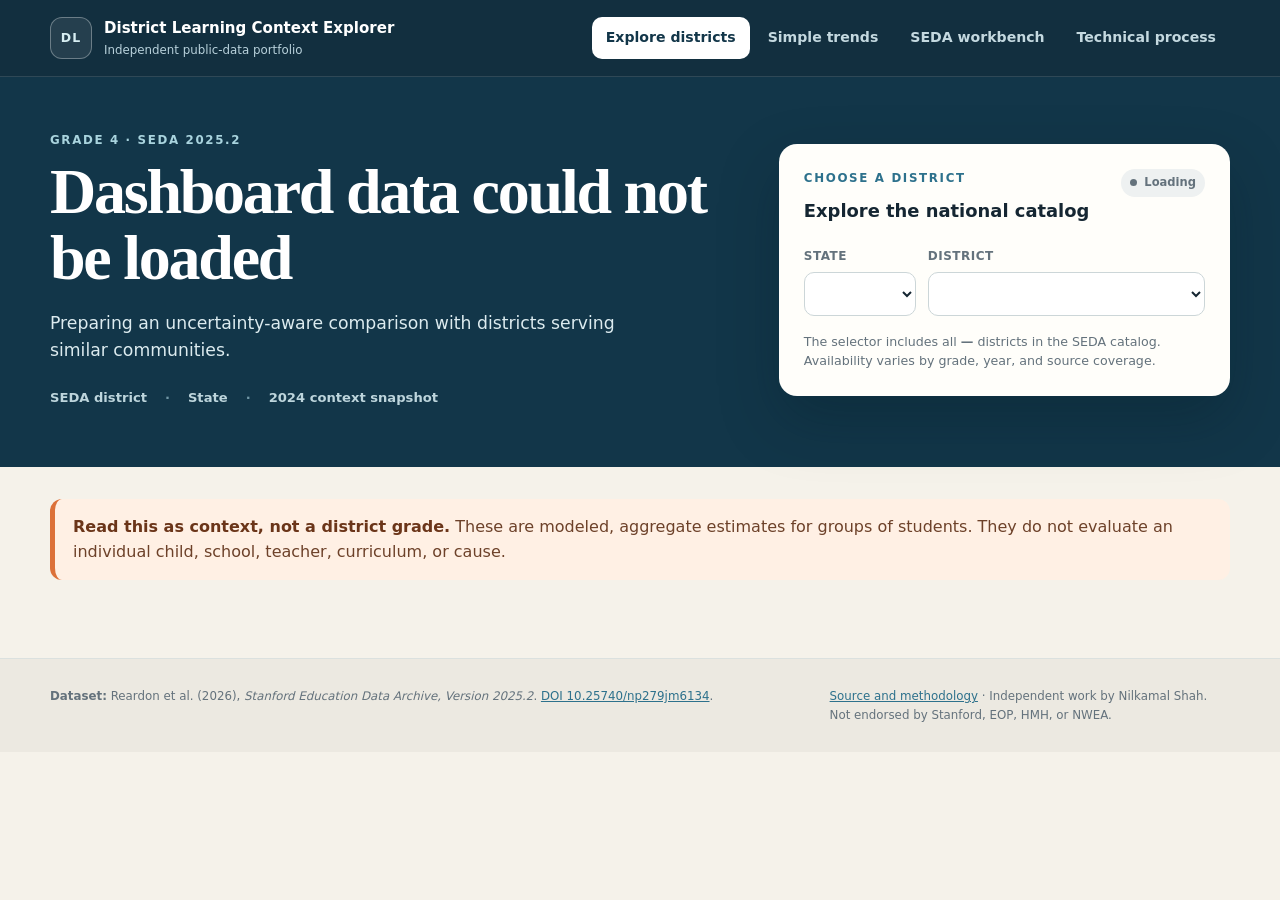
==== commit 6bdd4061: "Add simple district trends report" ====
--- a/site/index.html
+++ b/site/index.html
@@ -3,13 +3,14 @@
 <head>
   <meta charset="utf-8">
   <meta name="viewport" content="width=device-width, initial-scale=1">
-  <meta name="description" content="Explore yearly grade-specific district achievement estimates, uncertainty, and context-matched comparisons using Stanford SEDA 2025.2.">
+  <meta name="description" content="Explore simple district trends, yearly grade-specific estimates, uncertainty, and context-matched comparisons using Stanford SEDA 2025.2.">
   <title>District Learning Context Explorer</title>
-  <link rel="stylesheet" href="assets/styles.css?v=6f3d30c042cdc9c4">
+  <link rel="stylesheet" href="assets/styles.css?v=c8cf913fcf37aec2">
   <script src="data/dashboard-data.js?v=27364a739919418a" defer></script>
   <script src="assets/plotly-3.1.0.min.js?v=8ef4c6ab1369f001" defer></script>
-  <script src="assets/dashboard.js?v=639b817d0439c5c2" defer></script>
+  <script src="assets/dashboard.js?v=9349b498bfb15124" defer></script>
   <script src="assets/workbench.js?v=593e6f5ebc6c6e3c" defer></script>
+  <script src="assets/trends.js?v=1b7b62aa72be3276" defer></script>
 </head>
 <body>
   <a class="skip-link" href="#main-content">Skip to content</a>
@@ -24,6 +25,7 @@
       </a>
       <nav class="tabs" role="tablist" aria-label="Dashboard sections">
         <button id="explore-tab" class="tab is-active" type="button" role="tab" aria-label="Explore districts" aria-selected="true" aria-controls="explore-panel" data-tab="explore"><span class="tab-wide">Explore districts</span><span class="tab-short" aria-hidden="true">Explore</span></button>
+        <button id="trends-tab" class="tab" type="button" role="tab" aria-label="Simple district trends" aria-selected="false" aria-controls="trends-panel" data-tab="trends"><span class="tab-wide">Simple trends</span><span class="tab-short" aria-hidden="true">Trends</span></button>
         <button id="workbench-tab" class="tab" type="button" role="tab" aria-label="SEDA workbench" aria-selected="false" aria-controls="workbench-panel" data-tab="workbench"><span class="tab-wide">SEDA workbench</span><span class="tab-short" aria-hidden="true">Workbench</span></button>
         <button id="technical-tab" class="tab" type="button" role="tab" aria-label="Technical process" aria-selected="false" aria-controls="technical-panel" data-tab="technical"><span class="tab-wide">Technical process</span><span class="tab-short" aria-hidden="true">Process</span></button>
       </nav>
@@ -191,6 +193,189 @@
       </div>
     </section>
 
+    <section id="trends-panel" class="tab-panel trends-panel" role="tabpanel" aria-labelledby="trends-tab" hidden>
+      <div class="trends-hero">
+        <div class="shell trends-hero-grid">
+          <div>
+            <p class="eyebrow">One district · one grade · one subject</p>
+            <h1>See how a district’s result changed over time</h1>
+            <p class="hero-copy">A simpler way to explore the same public SEDA data. Start with North Palos School District 117, then choose any other district.</p>
+            <div class="hero-meta" aria-label="Simple trends scope">
+              <span>District-wide results</span>
+              <span>No peer group</span>
+              <span>No ranking</span>
+            </div>
+          </div>
+          <aside class="trend-hero-result">
+            <p class="eyebrow dark">Starting view</p>
+            <h2 id="trend-hero-district">North Palos SD 117</h2>
+            <span id="trend-hero-school-year" class="trend-hero-year">Loading grade 4 math…</span>
+            <strong id="trend-hero-score" class="trend-hero-score">—</strong>
+            <p id="trend-hero-copy">Preparing the latest reported district result.</p>
+          </aside>
+        </div>
+      </div>
+
+      <div class="shell content-shell trends-content">
+        <div class="interpretation-note">
+          <strong>This is a district trend, not a child’s score.</strong>
+          Each point summarizes a different group of students tested in that district and year. It cannot describe an individual student or explain why a result changed.
+        </div>
+
+        <section class="trends-controls" aria-labelledby="trend-controls-heading">
+          <div class="trends-controls-heading">
+            <div>
+              <p class="eyebrow dark">Choose one view</p>
+              <h2 id="trend-controls-heading">What do you want to see?</h2>
+            </div>
+            <button id="trend-copy" class="secondary-button" type="button">Copy this view link</button>
+          </div>
+          <div class="trend-control-grid">
+            <label>
+              <span>State</span>
+              <select id="trend-state" aria-label="Select a state"></select>
+            </label>
+            <label class="trend-district-picker">
+              <span>District</span>
+              <select id="trend-district" aria-label="Select a district"></select>
+            </label>
+            <label>
+              <span>Grade</span>
+              <select id="trend-grade" aria-label="Select a grade">
+                <option value="3">Grade 3</option><option value="4" selected>Grade 4</option><option value="5">Grade 5</option><option value="6">Grade 6</option><option value="7">Grade 7</option><option value="8">Grade 8</option>
+              </select>
+            </label>
+            <label>
+              <span>Subject</span>
+              <select id="trend-subject" aria-label="Select a subject">
+                <option value="mth">Math</option><option value="rla">Reading</option>
+              </select>
+            </label>
+          </div>
+          <div class="trend-control-footer">
+            <label class="toggle-control">
+              <input id="trend-show-range" type="checkbox">
+              <span>Show the estimate range on the chart</span>
+            </label>
+            <p id="trend-status" class="workbench-status" role="status" aria-live="polite">Preparing grade 4 math results…</p>
+          </div>
+        </section>
+
+        <section id="trend-unavailable" class="unavailable-card trend-unavailable" hidden aria-live="polite">
+          <p class="eyebrow dark">No released result</p>
+          <h2>This choice does not have a trend to show</h2>
+          <p id="trend-unavailable-copy"></p>
+          <p class="small">Nothing has been filled in or treated as zero. Try another grade, subject, or district.</p>
+        </section>
+
+        <div id="trend-results" hidden>
+          <div id="trend-data-note" class="trend-data-note" role="note"></div>
+          <section aria-labelledby="trend-summary-heading">
+            <div class="section-heading">
+              <div>
+                <p class="eyebrow dark">The short answer</p>
+                <h2 id="trend-summary-heading">Latest result and exact-year changes</h2>
+              </div>
+              <span id="trend-record-count" class="quiet-label">—</span>
+            </div>
+            <div class="trend-metric-grid">
+              <article>
+                <span>Latest reported result</span>
+                <strong id="trend-latest-value">—</strong>
+                <p id="trend-latest-detail">—</p>
+              </article>
+              <article>
+                <span>Change since 2018–19</span>
+                <strong id="trend-change-2019">—</strong>
+                <p id="trend-change-2019-detail">Uses spring 2019 as the starting point.</p>
+              </article>
+              <article>
+                <span>Change since 2021–22</span>
+                <strong id="trend-change-2022">—</strong>
+                <p id="trend-change-2022-detail">Uses spring 2022 as the starting point.</p>
+              </article>
+            </div>
+          </section>
+
+          <section aria-labelledby="simple-trend-heading">
+            <div class="section-heading text-only">
+              <div>
+                <p class="eyebrow dark">District trend</p>
+                <h2 id="simple-trend-heading">Grade 4 math over time</h2>
+                <p id="trend-chart-caption">Each dot is one spring result. The blank space in 2020 and 2021 reflects years with no released annual result.</p>
+              </div>
+            </div>
+            <article class="chart-card trend-chart-card">
+              <div id="trend-chart" class="chart trend-chart" aria-label="Selected district trend chart" aria-describedby="trend-chart-caption"></div>
+            </article>
+          </section>
+
+          <section class="trend-difference" aria-labelledby="trend-difference-heading">
+            <div class="trend-difference-intro">
+              <p class="eyebrow dark">How this differs from Stanford’s Explorer</p>
+              <h2 id="trend-difference-heading">Same SEDA release, different job</h2>
+              <p>Stanford turns grade-year data into broad 2022–2025 summaries for national exploration. This view stays closer to the released annual estimates for one district, grade, and subject.</p>
+              <a class="primary-button trend-official-link" href="https://edopportunity.org/trends/explorer/">Open Stanford’s Explorer <span aria-hidden="true">↗</span></a>
+            </div>
+            <div class="trend-difference-columns">
+              <article>
+                <span>Stanford’s Explorer</span>
+                <h3>Start with the national map</h3>
+                <ul>
+                  <li>National map, chart, and combined views</li>
+                  <li>Four modeled 2022–2025 score and learning-rate summaries</li>
+                  <li>Schools, districts, states, subgroups, and similar places</li>
+                </ul>
+              </article>
+              <article>
+                <span>This project</span>
+                <h3>Open the annual district evidence</h3>
+                <ul>
+                  <li>Administrative districts and all students only</li>
+                  <li>One selected grade and subject across released annual estimates</li>
+                  <li>Exact-year changes, missing years, yearly test counts, and optional 95% ranges</li>
+                  <li>Public code, SQL pipeline, and data checks behind the result</li>
+                </ul>
+              </article>
+            </div>
+          </section>
+
+          <section class="trend-explain-grid" aria-label="How to interpret this view">
+            <article class="panel-card">
+              <p class="eyebrow dark">How to read the number</p>
+              <h2>Zero is the national reference</h2>
+              <p>On this SEDA scale, +1.00 means the district’s estimated average was about one student-level standard deviation above SEDA’s fixed national reference for that grade and subject. It is not the current year’s national district average, a percent, or a score out of 100.</p>
+            </article>
+            <article class="panel-card">
+              <p class="eyebrow dark">What a change means</p>
+              <h2>Different students each year</h2>
+              <p>A change means the district-wide estimate was different from the chosen earlier year. It is not growth for the same students, a school rating, or evidence that one program caused the change.</p>
+            </article>
+          </section>
+
+          <section aria-labelledby="trend-records-heading">
+            <div class="section-heading text-only">
+              <div>
+                <p class="eyebrow dark">The reported values</p>
+                <h2 id="trend-records-heading">Year-by-year detail</h2>
+                <p>The 95% range shows the uncertainty around each estimate. Test counts are aggregate counts supplied in the public district file.</p>
+              </div>
+            </div>
+            <article class="panel-card">
+              <div class="table-scroll">
+                <table>
+                  <thead><tr><th>School year</th><th>Spring</th><th>Result</th><th>95% estimate range</th><th>Tests represented</th><th>Count note</th></tr></thead>
+                  <tbody id="trend-records-body"></tbody>
+                </table>
+              </div>
+            </article>
+          </section>
+
+          <p class="trend-source-note">Source: Stanford Education Data Archive 2025.2, administrative districts, all students, Cohort Standardized scale. <a href="https://edopportunity.org/trends/data/downloads/">View Stanford’s data documentation <span aria-hidden="true">↗</span></a></p>
+        </div>
+      </div>
+    </section>
+
     <section id="workbench-panel" class="tab-panel workbench-panel" role="tabpanel" aria-labelledby="workbench-tab" hidden>
       <div class="workbench-hero">
         <div class="shell workbench-hero-grid">
--- a/site/assets/styles.css
+++ b/site/assets/styles.css
@@ -360,6 +360,175 @@
 .evidence-card ul { margin: 14px 0 0; padding-left: 19px; color: var(--muted); }
 .evidence-card li + li { margin-top: 7px; }
 
+.trends-hero {
+  background:
+    radial-gradient(circle at 83% 16%, rgba(220, 113, 57, 0.2), transparent 32%),
+    var(--navy);
+  padding: 48px 0 54px;
+  color: white;
+}
+
+.trends-hero h1 { font-size: clamp(2.5rem, 4.5vw, 4.05rem); }
+
+.trends-hero-grid {
+  display: grid;
+  grid-template-columns: minmax(0, 1.2fr) minmax(330px, 0.8fr);
+  align-items: center;
+  gap: 52px;
+}
+
+.trend-hero-result {
+  border: 1px solid rgba(255, 255, 255, 0.18);
+  border-radius: var(--radius);
+  background: var(--surface);
+  padding: 26px;
+  color: var(--ink);
+  box-shadow: 0 24px 60px rgba(4, 24, 34, 0.28);
+}
+
+.trend-hero-result h2 { margin: 0; font-size: 1.08rem; line-height: 1.35; }
+.trend-hero-year { display: block; margin-top: 18px; color: var(--muted); font-size: 0.79rem; font-weight: 780; }
+.trend-hero-score { display: block; margin-top: 2px; color: var(--orange); font-size: 3.3rem; line-height: 1.05; letter-spacing: -0.05em; }
+.trend-hero-result p:last-child { margin: 10px 0 0; color: var(--muted); font-size: 0.84rem; }
+
+.trends-content {
+  display: grid;
+  grid-template-columns: minmax(290px, 340px) minmax(0, 1fr);
+  align-items: start;
+  gap: 24px;
+}
+
+.trends-content > .interpretation-note { grid-column: 1 / -1; }
+
+.trends-controls {
+  position: sticky;
+  top: 100px;
+  grid-column: 1;
+  margin-top: 0;
+  border: 1px solid rgba(21, 38, 50, 0.1);
+  border-radius: var(--radius);
+  background: var(--surface);
+  padding: 26px;
+  box-shadow: var(--shadow);
+}
+
+.trends-controls-heading {
+  display: flex;
+  align-items: stretch;
+  flex-direction: column;
+  gap: 16px;
+}
+
+.trends-controls-heading h2 { margin: 0; font-size: 1.35rem; }
+.trends-controls-heading .secondary-button { width: 100%; }
+
+.trend-control-grid {
+  display: grid;
+  grid-template-columns: 1fr;
+  align-items: end;
+  gap: 12px;
+  margin-top: 24px;
+}
+
+.trend-district-picker { min-width: 0; }
+
+.trend-control-footer {
+  display: flex;
+  align-items: stretch;
+  flex-direction: column;
+  gap: 18px;
+  margin-top: 18px;
+  border-top: 1px solid var(--line);
+  padding-top: 16px;
+}
+
+.trend-control-footer .workbench-status { margin: 0; text-align: left; }
+.trend-unavailable, #trend-results { grid-column: 2; margin-top: 0; }
+
+#trend-results {
+  overflow: hidden;
+  border: 1px solid rgba(21, 38, 50, 0.1);
+  border-radius: 22px;
+  background: var(--surface);
+  padding: 0 30px 32px;
+  box-shadow: var(--shadow);
+}
+
+.trend-data-note {
+  margin: 24px 0 0;
+  border-left: 4px solid #d4574f;
+  border-radius: 10px;
+  background: #fff0ef;
+  padding: 13px 15px;
+  color: #8c3430;
+  font-size: 0.81rem;
+  font-weight: 650;
+}
+
+.trend-metric-grid {
+  display: grid;
+  grid-template-columns: repeat(3, minmax(0, 1fr));
+  gap: 1px;
+  overflow: hidden;
+  border: 1px solid var(--line);
+  border-radius: 14px;
+  background: var(--line);
+}
+
+.trend-metric-grid article {
+  background: var(--surface);
+  padding: 23px;
+}
+
+.trend-metric-grid span, .trend-metric-grid strong { display: block; }
+.trend-metric-grid span { color: var(--muted); font-size: 0.75rem; font-weight: 780; }
+.trend-metric-grid strong { margin-top: 7px; color: var(--navy); font-size: 2rem; letter-spacing: -0.035em; }
+.trend-metric-grid p { margin: 7px 0 0; color: var(--muted); font-size: 0.8rem; }
+
+.trend-chart-card { border: 0; border-top: 1px solid var(--line); border-radius: 0; padding: 18px 0 0; box-shadow: none; }
+.trend-chart { min-height: 470px; }
+
+.trend-difference {
+  display: grid;
+  grid-template-columns: minmax(0, 0.75fr) minmax(0, 1.25fr);
+  gap: 30px;
+  margin: 52px -30px 0;
+  background:
+    radial-gradient(circle at 88% 12%, rgba(45, 113, 140, 0.4), transparent 32%),
+    var(--navy-deep);
+  padding: 34px 30px;
+  color: white;
+}
+
+.trend-difference h2 { margin: 0; font-family: Georgia, "Times New Roman", serif; font-size: 2rem; line-height: 1.08; }
+.trend-difference-intro > p:not(.eyebrow) { color: #bed3da; }
+.trend-official-link { display: inline-flex; margin-top: 10px; color: white; text-decoration: none; }
+.trend-official-link:hover { color: white; }
+.trend-difference-columns { display: grid; grid-template-columns: repeat(2, minmax(0, 1fr)); gap: 12px; }
+.trend-difference-columns article { border: 1px solid rgba(255, 255, 255, 0.14); border-radius: 14px; background: rgba(255, 255, 255, 0.07); padding: 21px; }
+.trend-difference-columns article > span { color: #9fd6e1; font-size: 0.7rem; font-weight: 850; letter-spacing: 0.06em; text-transform: uppercase; }
+.trend-difference-columns h3 { margin: 11px 0 12px; font-size: 1.03rem; }
+.trend-difference-columns ul { margin: 0; padding-left: 18px; color: #c9dbe1; font-size: 0.79rem; }
+.trend-difference-columns li + li { margin-top: 7px; }
+
+.trend-explain-grid {
+  display: grid;
+  grid-template-columns: repeat(2, minmax(0, 1fr));
+  gap: 18px;
+  margin-top: 52px;
+}
+
+.trend-explain-grid .panel-card { border-top: 4px solid var(--green); }
+.trend-explain-grid .panel-card:last-child { border-top-color: var(--orange); }
+.trend-explain-grid h2 { margin: 0; font-size: 1.35rem; }
+.trend-explain-grid p:last-child { margin: 12px 0 0; color: var(--muted); }
+
+.trend-source-note {
+  margin: 28px 0 0;
+  color: var(--muted);
+  font-size: 0.76rem;
+}
+
 .workbench-hero {
   background:
     radial-gradient(circle at 78% 8%, rgba(76, 151, 169, 0.22), transparent 34%),
@@ -759,9 +928,19 @@
 [hidden] { display: none !important; }
 
 @media (max-width: 980px) {
-  .hero-grid, .workbench-hero-grid { grid-template-columns: 1fr; gap: 34px; }
+  .hero-grid, .trends-hero-grid, .workbench-hero-grid { grid-template-columns: 1fr; gap: 34px; }
   .selector-card { max-width: 680px; }
+  .trend-hero-result { max-width: 680px; }
   .scope-card { max-width: 680px; }
+  .trends-content { display: block; }
+  .trends-controls { position: static; }
+  .trend-unavailable, #trend-results { margin-top: 24px; }
+  .trends-controls-heading { align-items: flex-end; flex-direction: row; }
+  .trends-controls-heading .secondary-button { width: auto; }
+  .trend-control-grid { grid-template-columns: minmax(100px, 0.55fr) minmax(260px, 1.45fr); }
+  .trend-control-footer { align-items: center; flex-direction: row; }
+  .trend-control-footer .workbench-status { text-align: right; }
+  .trend-difference { grid-template-columns: 1fr; }
   .workbench-control-grid { grid-template-columns: repeat(2, minmax(0, 1fr)); }
   .workbench-district-row { grid-template-columns: minmax(120px, 0.55fr) minmax(240px, 1.6fr) auto; }
   .workbench-metric-grid { grid-template-columns: repeat(2, 1fr); }
@@ -779,16 +958,16 @@
   .shell { width: min(100% - 28px, 1180px); }
   .site-header { position: static; }
   .header-row { min-height: auto; flex-direction: column; align-items: stretch; padding: 16px 0 12px; }
-  .tabs { display: grid; grid-template-columns: repeat(3, 1fr); }
+  .tabs { display: grid; grid-template-columns: repeat(2, 1fr); }
   .tab { text-align: center; }
   .tab-wide { display: none; }
   .tab-short { display: inline; }
-  .analysis-hero, .technical-hero, .workbench-hero { padding: 42px 0; }
+  .analysis-hero, .trends-hero, .technical-hero, .workbench-hero { padding: 42px 0; }
   h1 { font-size: clamp(2.25rem, 11vw, 3.35rem); }
   .field-grid { grid-template-columns: 1fr; }
   .content-shell { padding-top: 22px; }
   .section-heading { align-items: flex-start; flex-direction: column; }
-  .metric-grid, .chart-grid, .two-column-grid, .evidence-grid, .boundary-grid, .warning-list, .footer-grid { grid-template-columns: 1fr; }
+  .metric-grid, .chart-grid, .two-column-grid, .evidence-grid, .boundary-grid, .warning-list, .footer-grid, .trend-metric-grid, .trend-explain-grid { grid-template-columns: 1fr; }
   .chart { min-height: 350px; }
   .technical-kpis { grid-template-columns: 1fr 1fr; }
   .pipeline { grid-template-columns: 1fr; }
@@ -799,6 +978,14 @@
   .pipeline li strong { margin-top: 13px; }
   .domain-grid { grid-template-columns: 1fr; }
   .workbench-controls { margin-top: 18px; padding: 21px; }
+  .trends-controls { padding: 21px; }
+  .trends-controls-heading, .trend-control-footer { align-items: stretch; flex-direction: column; }
+  .trends-controls-heading .secondary-button { width: 100%; }
+  .trend-control-footer .workbench-status { text-align: left; }
+  .trend-control-grid { grid-template-columns: 1fr; }
+  #trend-results { padding: 0 20px 24px; }
+  .trend-difference { margin-right: -20px; margin-left: -20px; padding: 28px 20px; }
+  .trend-difference-columns { grid-template-columns: 1fr; }
   .workbench-controls-heading, .workbench-selection-row { align-items: stretch; grid-template-columns: 1fr; flex-direction: column; }
   .workbench-actions { width: 100%; }
   .workbench-actions button { flex: 1; }
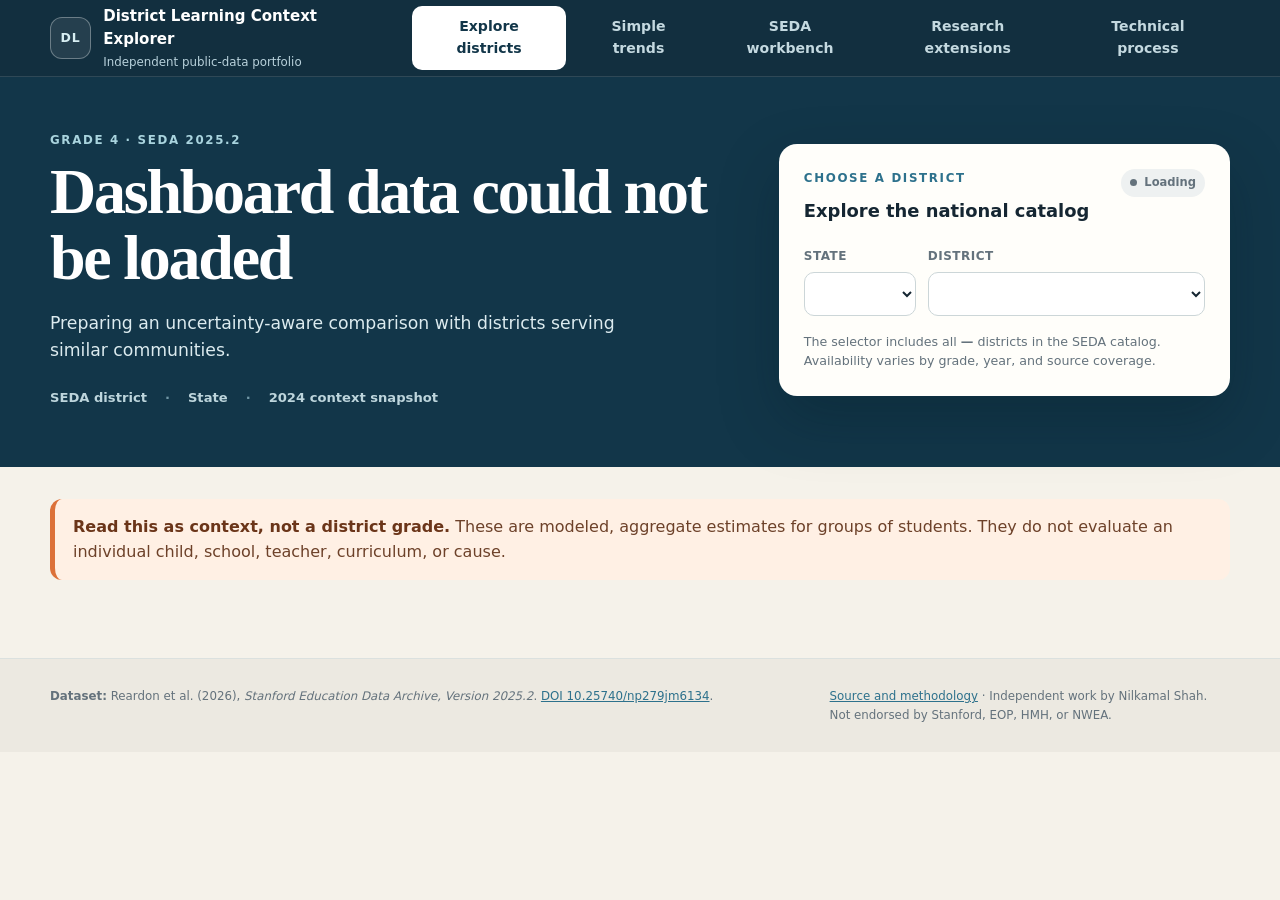
==== commit 81633d4a: "Add research extensions study design" ====
--- a/site/index.html
+++ b/site/index.html
@@ -3,12 +3,12 @@
 <head>
   <meta charset="utf-8">
   <meta name="viewport" content="width=device-width, initial-scale=1">
-  <meta name="description" content="Explore simple district trends, yearly grade-specific estimates, uncertainty, and context-matched comparisons using Stanford SEDA 2025.2.">
+  <meta name="description" content="Explore district trends, annual estimates, research-ready data joins, uncertainty, and context-matched comparisons using Stanford SEDA 2025.2.">
   <title>District Learning Context Explorer</title>
-  <link rel="stylesheet" href="assets/styles.css?v=c8cf913fcf37aec2">
-  <script src="data/dashboard-data.js?v=27364a739919418a" defer></script>
+  <link rel="stylesheet" href="assets/styles.css?v=ce773d153e568086">
+  <script src="data/dashboard-data.js?v=de676be0a6518f3b" defer></script>
   <script src="assets/plotly-3.1.0.min.js?v=8ef4c6ab1369f001" defer></script>
-  <script src="assets/dashboard.js?v=9349b498bfb15124" defer></script>
+  <script src="assets/dashboard.js?v=95684fb92d1af558" defer></script>
   <script src="assets/workbench.js?v=593e6f5ebc6c6e3c" defer></script>
   <script src="assets/trends.js?v=1b7b62aa72be3276" defer></script>
 </head>
@@ -26,7 +26,8 @@
       <nav class="tabs" role="tablist" aria-label="Dashboard sections">
         <button id="explore-tab" class="tab is-active" type="button" role="tab" aria-label="Explore districts" aria-selected="true" aria-controls="explore-panel" data-tab="explore"><span class="tab-wide">Explore districts</span><span class="tab-short" aria-hidden="true">Explore</span></button>
         <button id="trends-tab" class="tab" type="button" role="tab" aria-label="Simple district trends" aria-selected="false" aria-controls="trends-panel" data-tab="trends"><span class="tab-wide">Simple trends</span><span class="tab-short" aria-hidden="true">Trends</span></button>
-        <button id="workbench-tab" class="tab" type="button" role="tab" aria-label="SEDA workbench" aria-selected="false" aria-controls="workbench-panel" data-tab="workbench"><span class="tab-wide">SEDA workbench</span><span class="tab-short" aria-hidden="true">Workbench</span></button>
+        <button id="workbench-tab" class="tab" type="button" role="tab" aria-label="SEDA workbench" aria-selected="false" aria-controls="workbench-panel" data-tab="workbench"><span class="tab-wide">SEDA workbench</span><span class="tab-short" aria-hidden="true">Data</span></button>
+        <button id="research-tab" class="tab" type="button" role="tab" aria-label="Research extensions" aria-selected="false" aria-controls="research-panel" data-tab="research"><span class="tab-wide">Research extensions</span><span class="tab-short" aria-hidden="true">Research</span></button>
         <button id="technical-tab" class="tab" type="button" role="tab" aria-label="Technical process" aria-selected="false" aria-controls="technical-panel" data-tab="technical"><span class="tab-wide">Technical process</span><span class="tab-short" aria-hidden="true">Process</span></button>
       </nav>
     </div>
@@ -559,6 +560,218 @@
       </div>
     </section>
 
+    <section id="research-panel" class="tab-panel research-panel" role="tabpanel" aria-labelledby="research-tab" hidden>
+      <div class="research-hero">
+        <div class="shell research-hero-grid">
+          <div class="research-hero-copy">
+            <p class="eyebrow">Research support demonstration</p>
+            <h1>A public estimate is only the starting point.</h1>
+            <p class="hero-copy">Stanford helps people find patterns. This page shows the next analyst step: turn a question into a defensible data specification, connect the right evidence, test every join, and give a researcher a file they can trust.</p>
+            <div class="research-hero-meta" aria-label="Research example status">
+              <span>Public-data study design</span>
+              <span>No findings invented</span>
+              <span>Reproducible handoff</span>
+            </div>
+          </div>
+          <aside class="research-brief" aria-labelledby="research-brief-title">
+            <p class="eyebrow dark">Worked research brief</p>
+            <h2 id="research-brief-title">Do district resource changes line up with later changes in grade 4 math?</h2>
+            <dl>
+              <div><dt>Shared window</dt><dd>2022–2024</dd></div>
+              <div><dt>One row means</dt><dd>District × year × grade × subject</dd></div>
+              <div><dt>Evidence</dt><dd>Four public data systems</dd></div>
+              <div><dt>What it can claim</dt><dd>Association, not causation</dd></div>
+            </dl>
+          </aside>
+        </div>
+      </div>
+
+      <div class="shell content-shell research-content">
+        <section class="research-opening" aria-labelledby="research-question-heading">
+          <div>
+            <p class="eyebrow dark">The question behind the chart</p>
+            <h2 id="research-question-heading">Did districts that increased instructional spending per student also improve faster in fourth-grade math?</h2>
+          </div>
+          <div class="research-opening-copy">
+            <p>SEDA alone cannot answer that. Achievement, spending, enrollment, staffing, inflation, and district identity live in separate files. Even a correct-looking join can silently duplicate a district, attach the wrong year, or compare dollars that mean different things.</p>
+            <p>The analytical work is to make those decisions visible before a model is run.</p>
+          </div>
+        </section>
+
+        <section aria-labelledby="research-join-heading">
+          <div class="section-heading text-only">
+            <div>
+              <p class="eyebrow dark">The joined evidence</p>
+              <h2 id="research-join-heading">Five steps to one research-ready row</h2>
+              <p>Each source answers a different part of the question. The crosswalk is the lookup table that keeps district identities aligned as identifiers change.</p>
+            </div>
+          </div>
+          <ol class="research-join-flow" aria-label="Public data join sequence">
+            <li>
+              <span class="research-flow-number">01</span>
+              <strong>Student outcomes</strong>
+              <p>Stanford Education Data Archive annual achievement estimates, uncertainty, and test counts.</p>
+              <a href="https://edopportunity.org/trends/data/downloads/">SEDA 2025.2 <span aria-hidden="true">↗</span></a>
+            </li>
+            <li>
+              <span class="research-flow-number">02</span>
+              <strong>District identity</strong>
+              <p>A year-specific lookup links SEDA’s stable district ID to the federal ID used in each year’s source files.</p>
+              <span class="research-flow-source">Stable ID bridge</span>
+            </li>
+            <li>
+              <span class="research-flow-number">03</span>
+              <strong>Money and people</strong>
+              <p>Census school-finance records plus federal enrollment and staffing records.</p>
+              <span class="research-flow-source">Finance · enrollment · staffing</span>
+            </li>
+            <li>
+              <span class="research-flow-number">04</span>
+              <strong>Comparable measures</strong>
+              <p>Convert spending to constant dollars per student and align resource years before outcome years.</p>
+              <span class="research-flow-source">Inflation · timing · units</span>
+            </li>
+            <li>
+              <span class="research-flow-number">05</span>
+              <strong>Research table</strong>
+              <p>One documented row per stable district, year, grade, and subject, plus join-quality flags.</p>
+              <span class="research-flow-source">Ready for modeling</span>
+            </li>
+          </ol>
+          <aside class="research-audit" aria-label="Example join risk found in the released data">
+            <div>
+              <span>Concrete join issue</span>
+              <strong>174 crosswalk records need an ID change</strong>
+            </div>
+            <p>The released SEDA crosswalk contains 174 administrative-district records where the source district ID differs from the stable SEDA ID. That is why the join must use the year-aware bridge and produce an unmatched and duplicate-key report.</p>
+          </aside>
+        </section>
+
+        <section class="research-notebook" aria-labelledby="research-notebook-heading">
+          <header>
+            <div>
+              <p class="eyebrow dark">The analyst’s notebook</p>
+              <h2 id="research-notebook-heading">What gets decided before anyone interprets a result</h2>
+            </div>
+            <span>Specification first</span>
+          </header>
+          <ol class="research-steps">
+            <li>
+              <span>01</span>
+              <div><h3>Fix the comparison</h3><p>Keep grade 4 and math constant. Define the recent shared 2022–2024 window, the district population, and the minimum evidence needed for inclusion.</p></div>
+              <small>Prevents unlike outcomes from being pooled</small>
+            </li>
+            <li>
+              <span>02</span>
+              <div><h3>Make district identity year-aware</h3><p>Join through the released annual crosswalk, then stop the build when a district-year key is unexpectedly duplicated or cannot be resolved.</p></div>
+              <small>Prevents mergers and ID changes from looking like learning changes</small>
+            </li>
+            <li>
+              <span>03</span>
+              <div><h3>Put resources before outcomes</h3><p>Agree on the school-year and fiscal-year relationship before looking at results. Test a pre-specified one-year lag rather than choosing the most favorable timing afterward.</p></div>
+              <small>Protects the time order of the question</small>
+            </li>
+            <li>
+              <span>04</span>
+              <div><h3>Normalize the measures</h3><p>Convert dollars to a common year, calculate spending per student, keep staffing definitions stable, and preserve missing or suppressed values as missing.</p></div>
+              <small>Makes comparisons interpretable</small>
+            </li>
+            <li>
+              <span>05</span>
+              <div><h3>Stress-test the answer</h3><p>Carry SEDA uncertainty into change estimates, inspect pre-existing trends, compare alternate lag choices, and show how exclusions affect coverage.</p></div>
+              <small>Separates a durable pattern from a fragile one</small>
+            </li>
+          </ol>
+        </section>
+
+        <section aria-labelledby="research-dataset-heading">
+          <div class="section-heading">
+            <div>
+              <p class="eyebrow dark">The finished analytical file</p>
+              <h2 id="research-dataset-heading">One row, one meaning</h2>
+              <p>The exact grain is part of the contract: one stable district, school year, grade, and subject. These are example fields, not fictional observations.</p>
+            </div>
+            <span class="research-grain">district × year × grade × subject</span>
+          </div>
+          <article class="research-dataset">
+            <div class="table-scroll">
+              <table>
+                <thead><tr><th>Field group</th><th>Example fields</th><th>Why it belongs</th></tr></thead>
+                <tbody>
+                  <tr><td><strong>Outcome</strong></td><td><code>achievement_estimate</code>, <code>standard_error</code>, <code>tested_count</code></td><td>Keeps the result and its precision together.</td></tr>
+                  <tr><td><strong>Starting point</strong></td><td><code>prior_achievement</code>, <code>prior_trend</code></td><td>Distinguishes improvement from simply starting higher.</td></tr>
+                  <tr><td><strong>Resources</strong></td><td><code>real_instruction_spend_per_pupil_lag1</code>, <code>student_staff_ratio</code></td><td>Puts spending and staffing on comparable scales and before the outcome.</td></tr>
+                  <tr><td><strong>Context</strong></td><td><code>enrollment</code>, <code>poverty_rate</code>, <code>locale</code></td><td>Describes meaningful differences among districts.</td></tr>
+                  <tr><td><strong>Join quality</strong></td><td><code>id_lineage_flag</code>, <code>source_match_status</code>, <code>coverage_flag</code></td><td>Makes unresolved identity, missingness, and coverage visible to the researcher.</td></tr>
+                </tbody>
+              </table>
+            </div>
+          </article>
+        </section>
+
+        <section class="research-handoff" aria-labelledby="research-handoff-heading">
+          <div>
+            <p class="eyebrow">Researcher handoff</p>
+            <h2 id="research-handoff-heading">The deliverable is more than a dataset.</h2>
+            <p>A researcher should be able to understand the choices, reproduce the build, change the specification, and see exactly which records did not make it through.</p>
+          </div>
+          <dl>
+            <div><dt>01</dt><dd>Signed-off data specification</dd></div>
+            <div><dt>02</dt><dd>Analysis-ready dataset and data dictionary</dd></div>
+            <div><dt>03</dt><dd>Join, duplicate-key, coverage, and missingness audits</dd></div>
+            <div><dt>04</dt><dd>Reproducible SQL and Python workflow</dd></div>
+            <div><dt>05</dt><dd>Sensitivity results and interpretation memo</dd></div>
+          </dl>
+        </section>
+
+        <section aria-labelledby="research-more-heading">
+          <div class="section-heading text-only">
+            <div>
+              <p class="eyebrow dark">Two more questions the same foundation could support</p>
+              <h2 id="research-more-heading">Change the question, keep the discipline</h2>
+              <p>These examples show how the workflow extends to product research and data-quality investigation without pretending the public portfolio has access to internal records.</p>
+            </div>
+          </div>
+          <div class="research-extensions">
+            <details>
+              <summary>
+                <span><small>Governed product data</small>Does sustained, eligible product use precede stronger outcomes?</span>
+                <strong>Open example</strong>
+              </summary>
+              <div class="research-extension-body">
+                <p><strong>Extra joins:</strong> licenses, rosters, implementation dates, training milestones, product events, and assessment outcomes.</p>
+                <p><strong>Smart part:</strong> define meaningful exposure before viewing results; separate adoption from dosage; align usage to the outcome window; and audit duplicate events, missing telemetry, time zones, and students moving between rosters.</p>
+                <p class="research-boundary"><strong>Boundary:</strong> This is a study-design example. This portfolio uses public data only and does not claim access to internal product data.</p>
+              </div>
+            </details>
+            <details>
+              <summary>
+                <span><small>Public data integrity</small>Is that jump a real signal, or did district identity or coverage change?</span>
+                <strong>Open example</strong>
+              </summary>
+              <div class="research-extension-body">
+                <p><strong>Extra joins:</strong> SEDA annual estimates and test counts, the year-specific district crosswalk, and the National Center for Education Statistics district directory and status history.</p>
+                <p><strong>Smart part:</strong> reconstruct the district’s ID lineage, flag mergers and splits, compare reporting coverage and precision across years, and rerun the trend with affected years clearly marked or excluded.</p>
+                <p class="research-boundary"><strong>Researcher gets:</strong> a diagnostic table that separates likely data-lineage or coverage changes from outcome changes worthy of substantive follow-up.</p>
+              </div>
+            </details>
+          </div>
+        </section>
+
+        <section class="research-sources" aria-labelledby="research-sources-heading">
+          <p class="eyebrow dark">Public sources for the worked example</p>
+          <h2 id="research-sources-heading">A study plan grounded in available evidence</h2>
+          <div>
+            <a href="https://edopportunity.org/trends/data/downloads/">Stanford Education Data Archive <span aria-hidden="true">↗</span></a>
+            <a href="https://www.census.gov/programs-surveys/school-finances.html">Census school-finance data <span aria-hidden="true">↗</span></a>
+            <a href="https://nces.ed.gov/ccd/pau_rev.asp">National Center for Education Statistics district data <span aria-hidden="true">↗</span></a>
+            <a href="https://www.bls.gov/cpi/data.htm">Bureau of Labor Statistics inflation data <span aria-hidden="true">↗</span></a>
+          </div>
+          <p>The 2022–2024 window reflects the overlap between the released recent SEDA district crosswalk and currently available public finance data. Extending the study to older years would require an additional historical district-identity bridge.</p>
+        </section>
+      </div>
+    </section>
+
     <section id="technical-panel" class="tab-panel technical-panel" role="tabpanel" aria-labelledby="technical-tab" hidden>
       <div class="technical-hero">
         <div class="shell">
--- a/site/assets/styles.css
+++ b/site/assets/styles.css
@@ -771,6 +771,298 @@
 .comparison-columns h3 { margin: 12px 0 7px; font-size: 1.03rem; }
 .comparison-columns p { margin: 0; color: var(--muted); font-size: 0.78rem; }
 
+.research-hero {
+  position: relative;
+  overflow: hidden;
+  background:
+    linear-gradient(112deg, rgba(11, 41, 57, 0.98) 0 63%, rgba(21, 84, 96, 0.95) 100%),
+    var(--navy-deep);
+  padding: 68px 0 64px;
+  color: white;
+}
+
+.research-hero::after {
+  content: "";
+  position: absolute;
+  inset: 0 0 0 64%;
+  opacity: 0.18;
+  background-image:
+    linear-gradient(rgba(255, 255, 255, 0.2) 1px, transparent 1px),
+    linear-gradient(90deg, rgba(255, 255, 255, 0.2) 1px, transparent 1px);
+  background-size: 44px 44px;
+  pointer-events: none;
+}
+
+.research-hero-grid {
+  position: relative;
+  z-index: 1;
+  display: grid;
+  grid-template-columns: minmax(0, 1.12fr) minmax(340px, 0.72fr);
+  align-items: center;
+  gap: 58px;
+}
+
+.research-hero h1 { max-width: 760px; font-size: clamp(2.8rem, 5vw, 4.75rem); }
+.research-hero-copy .hero-copy { max-width: 760px; }
+
+.research-hero-meta {
+  display: flex;
+  flex-wrap: wrap;
+  gap: 8px;
+  margin-top: 25px;
+}
+
+.research-hero-meta span {
+  border: 1px solid rgba(255, 255, 255, 0.2);
+  border-radius: 999px;
+  background: rgba(255, 255, 255, 0.08);
+  padding: 7px 11px;
+  color: #d7e8ed;
+  font-size: 0.73rem;
+  font-weight: 780;
+}
+
+.research-hero-meta span:nth-child(2) {
+  border-color: rgba(243, 180, 142, 0.48);
+  background: rgba(220, 113, 57, 0.15);
+  color: #ffd8bd;
+}
+
+.research-brief {
+  border: 1px solid rgba(255, 255, 255, 0.18);
+  border-radius: 3px 22px 22px 3px;
+  background: var(--surface);
+  padding: 27px 28px 25px;
+  color: var(--ink);
+  box-shadow: 0 26px 65px rgba(4, 24, 34, 0.3);
+}
+
+.research-brief { border-left: 6px solid var(--orange); }
+.research-brief h2 { margin: 0; font-size: 1.35rem; line-height: 1.28; }
+.research-brief dl { display: grid; grid-template-columns: 1fr 1fr; gap: 0; margin: 22px 0 0; }
+.research-brief dl div { border-top: 1px solid var(--line); padding: 12px 10px 7px 0; }
+.research-brief dl div:nth-child(even) { padding-left: 16px; }
+.research-brief dt { color: var(--muted); font-size: 0.66rem; font-weight: 850; letter-spacing: 0.06em; text-transform: uppercase; }
+.research-brief dd { margin: 4px 0 0; color: var(--navy); font-size: 0.8rem; font-weight: 780; }
+
+.research-content > section + section { margin-top: 76px; }
+
+.research-opening {
+  display: grid;
+  grid-template-columns: minmax(0, 1.02fr) minmax(0, 0.8fr);
+  gap: 72px;
+  border-bottom: 1px solid var(--line);
+  padding: 18px 0 47px;
+}
+
+.research-opening h2 {
+  margin: 0;
+  max-width: 760px;
+  font-family: Georgia, "Times New Roman", serif;
+  font-size: clamp(2rem, 3.4vw, 3.15rem);
+  font-weight: 600;
+  line-height: 1.08;
+  letter-spacing: -0.025em;
+}
+
+.research-opening-copy { align-self: end; border-left: 3px solid var(--orange); padding-left: 24px; }
+.research-opening-copy p { margin: 0; color: var(--muted); }
+.research-opening-copy p + p { margin-top: 15px; color: var(--navy); font-weight: 780; }
+
+.research-join-flow {
+  display: grid;
+  grid-template-columns: repeat(5, minmax(0, 1fr));
+  gap: 0;
+  margin: 0;
+  padding: 0;
+  list-style: none;
+  box-shadow: var(--shadow);
+}
+
+.research-join-flow li {
+  position: relative;
+  min-height: 242px;
+  border-top: 4px solid var(--blue);
+  background: var(--surface);
+  padding: 22px 20px 18px;
+}
+
+.research-join-flow li:first-child { border-radius: 16px 0 0 16px; }
+.research-join-flow li:last-child { border-color: var(--green); border-radius: 0 16px 16px 0; }
+.research-join-flow li + li { border-left: 1px solid var(--line); }
+
+.research-join-flow li:not(:last-child)::after {
+  content: "";
+  position: absolute;
+  z-index: 2;
+  top: 36px;
+  right: -7px;
+  width: 12px;
+  height: 12px;
+  transform: rotate(45deg);
+  border-top: 1px solid #a8bec5;
+  border-right: 1px solid #a8bec5;
+  background: var(--surface);
+}
+
+.research-flow-number { color: var(--orange); font-size: 0.7rem; font-weight: 880; letter-spacing: 0.08em; }
+.research-join-flow strong { display: block; margin-top: 21px; color: var(--navy); font-size: 1rem; }
+.research-join-flow p { margin: 9px 0 18px; color: var(--muted); font-size: 0.77rem; line-height: 1.52; }
+.research-join-flow a, .research-flow-source { position: absolute; right: 20px; bottom: 18px; left: 20px; color: var(--blue); font-size: 0.69rem; font-weight: 800; text-decoration: none; }
+.research-join-flow a:hover { text-decoration: underline; }
+.research-flow-source { color: var(--green); }
+
+.research-audit {
+  display: grid;
+  grid-template-columns: minmax(240px, 0.55fr) minmax(0, 1.45fr);
+  align-items: center;
+  gap: 30px;
+  margin-top: 15px;
+  border: 1px solid #e8c7ad;
+  border-radius: 14px;
+  background: var(--orange-soft);
+  padding: 20px 24px;
+  color: #6d4129;
+}
+
+.research-audit span, .research-audit strong { display: block; }
+.research-audit span { color: var(--orange); font-size: 0.67rem; font-weight: 880; letter-spacing: 0.08em; text-transform: uppercase; }
+.research-audit strong { margin-top: 4px; color: #6b3519; font-size: 1.08rem; }
+.research-audit p { margin: 0; font-size: 0.82rem; }
+
+.research-notebook {
+  overflow: hidden;
+  border: 1px solid rgba(21, 38, 50, 0.11);
+  border-radius: 20px;
+  background:
+    linear-gradient(90deg, transparent 0 54px, rgba(220, 113, 57, 0.14) 54px 55px, transparent 55px),
+    var(--surface);
+  padding: 32px 38px 22px;
+  box-shadow: var(--shadow);
+}
+
+.research-notebook > header {
+  display: flex;
+  align-items: flex-end;
+  justify-content: space-between;
+  gap: 24px;
+  padding-left: 36px;
+}
+
+.research-notebook h2 { margin: 0; font-size: clamp(1.7rem, 3vw, 2.3rem); line-height: 1.14; }
+.research-notebook > header > span {
+  border-radius: 999px;
+  background: var(--green-soft);
+  padding: 7px 11px;
+  color: var(--green);
+  font-size: 0.7rem;
+  font-weight: 850;
+  white-space: nowrap;
+}
+
+.research-steps { margin: 29px 0 0; padding: 0; list-style: none; }
+.research-steps li {
+  display: grid;
+  grid-template-columns: 58px minmax(0, 1fr) minmax(190px, 0.48fr);
+  align-items: center;
+  gap: 18px;
+  min-height: 114px;
+  border-top: 1px solid var(--line);
+  padding: 20px 0;
+}
+
+.research-steps li > span {
+  display: grid;
+  width: 42px;
+  height: 42px;
+  place-items: center;
+  border-radius: 50%;
+  background: var(--navy);
+  color: white;
+  font-size: 0.69rem;
+  font-weight: 880;
+}
+
+.research-steps h3 { margin: 0; color: var(--navy); font-size: 1.02rem; }
+.research-steps p { margin: 5px 0 0; color: var(--muted); font-size: 0.82rem; }
+.research-steps small { border-left: 2px solid var(--blue); padding-left: 15px; color: var(--blue); font-size: 0.73rem; font-weight: 740; }
+
+.research-grain {
+  border-bottom: 2px solid var(--orange);
+  padding: 6px 0;
+  color: var(--navy);
+  font-family: ui-monospace, SFMono-Regular, Menlo, Consolas, monospace;
+  font-size: 0.74rem;
+  font-weight: 750;
+  white-space: nowrap;
+}
+
+.research-dataset {
+  overflow: hidden;
+  border: 1px solid rgba(21, 38, 50, 0.1);
+  border-radius: 16px;
+  background: var(--surface);
+  box-shadow: var(--shadow);
+}
+
+.research-dataset th { background: #edf3f4; }
+.research-dataset th, .research-dataset td { padding: 14px 16px; }
+.research-dataset td:nth-child(1) { width: 17%; color: var(--navy); }
+.research-dataset td:nth-child(2) { width: 46%; }
+.research-dataset code { display: inline-block; margin: 2px 2px 2px 0; font-size: 0.72rem; }
+
+.research-handoff {
+  display: grid;
+  grid-template-columns: minmax(0, 0.9fr) minmax(0, 1.1fr);
+  gap: 60px;
+  border-radius: 22px;
+  background: var(--navy-deep);
+  padding: 42px 44px;
+  color: white;
+}
+
+.research-handoff h2 { margin: 0; font-family: Georgia, "Times New Roman", serif; font-size: clamp(2rem, 3vw, 2.8rem); font-weight: 600; line-height: 1.08; }
+.research-handoff > div > p:not(.eyebrow) { color: #bfd6de; }
+.research-handoff dl { margin: 0; }
+.research-handoff dl div { display: grid; grid-template-columns: 42px 1fr; gap: 14px; border-top: 1px solid #36596a; padding: 13px 0; }
+.research-handoff dl div:first-child { border-top-color: #6f8c98; }
+.research-handoff dt { color: #f3b48e; font-size: 0.7rem; font-weight: 850; }
+.research-handoff dd { margin: 0; color: #e2edf0; font-size: 0.84rem; font-weight: 710; }
+
+.research-extensions { border-top: 1px solid var(--line); }
+.research-extensions details { margin: 0; border-top: 0; border-bottom: 1px solid var(--line); padding: 0; }
+.research-extensions summary {
+  display: flex;
+  align-items: center;
+  justify-content: space-between;
+  gap: 30px;
+  padding: 24px 4px;
+  color: var(--navy);
+  list-style: none;
+}
+
+.research-extensions summary::-webkit-details-marker { display: none; }
+.research-extensions summary > span { font-family: Georgia, "Times New Roman", serif; font-size: 1.5rem; font-weight: 600; line-height: 1.18; }
+.research-extensions summary small { display: block; margin-bottom: 6px; color: var(--blue); font-family: Inter, ui-sans-serif, system-ui, sans-serif; font-size: 0.66rem; font-weight: 850; letter-spacing: 0.08em; text-transform: uppercase; }
+.research-extensions summary > strong { flex: 0 0 auto; color: var(--blue); font-size: 0.73rem; }
+.research-extensions summary > strong::after { content: "+"; display: inline-block; width: 23px; margin-left: 10px; font-size: 1.2rem; text-align: center; }
+.research-extensions details[open] summary > strong::after { content: "−"; }
+.research-extension-body { max-width: 920px; padding: 0 4px 26px; }
+.research-extension-body p { margin: 0; color: var(--muted); }
+.research-extension-body p + p { margin-top: 11px; }
+.research-extension-body .research-boundary { margin-top: 17px; border-left: 3px solid var(--orange); background: var(--orange-soft); padding: 12px 14px; color: #6d4129; font-size: 0.8rem; }
+
+.research-sources {
+  border-top: 1px solid var(--line);
+  padding-top: 38px;
+}
+
+.research-sources h2 { margin: 0; font-size: 1.55rem; }
+.research-sources > div { display: flex; flex-wrap: wrap; gap: 9px; margin-top: 18px; }
+.research-sources a { border: 1px solid #c8d8dc; border-radius: 999px; background: var(--surface); padding: 8px 12px; font-size: 0.73rem; font-weight: 780; text-decoration: none; }
+.research-sources a:hover { border-color: var(--blue); }
+.research-sources > p:last-child { max-width: 920px; margin: 18px 0 0; color: var(--muted); font-size: 0.78rem; }
+
 .sr-only {
   position: absolute;
   width: 1px;
@@ -928,10 +1220,24 @@
 [hidden] { display: none !important; }
 
 @media (max-width: 980px) {
-  .hero-grid, .trends-hero-grid, .workbench-hero-grid { grid-template-columns: 1fr; gap: 34px; }
+  .header-row { min-height: auto; flex-direction: column; align-items: stretch; gap: 11px; padding: 13px 0 10px; }
+  .tabs { display: grid; grid-template-columns: repeat(5, minmax(0, 1fr)); width: 100%; }
+  .tab { text-align: center; }
+  .hero-grid, .trends-hero-grid, .workbench-hero-grid, .research-hero-grid { grid-template-columns: 1fr; gap: 34px; }
   .selector-card { max-width: 680px; }
   .trend-hero-result { max-width: 680px; }
   .scope-card { max-width: 680px; }
+  .research-brief { max-width: 720px; }
+  .research-opening { gap: 38px; }
+  .research-join-flow { grid-template-columns: repeat(2, minmax(0, 1fr)); gap: 1px; background: var(--line); }
+  .research-join-flow li, .research-join-flow li:first-child, .research-join-flow li:last-child { border-radius: 0; }
+  .research-join-flow li:nth-child(1) { border-radius: 16px 0 0; }
+  .research-join-flow li:nth-child(2) { border-radius: 0 16px 0 0; }
+  .research-join-flow li:nth-child(5) { grid-column: 1 / -1; min-height: 190px; border-radius: 0 0 16px 16px; }
+  .research-join-flow li + li { border-left: 0; }
+  .research-join-flow li:not(:last-child)::after { display: none; }
+  .research-steps li { grid-template-columns: 58px minmax(0, 1fr); }
+  .research-steps small { grid-column: 2; }
   .trends-content { display: block; }
   .trends-controls { position: static; }
   .trend-unavailable, #trend-results { margin-top: 24px; }
@@ -958,11 +1264,12 @@
   .shell { width: min(100% - 28px, 1180px); }
   .site-header { position: static; }
   .header-row { min-height: auto; flex-direction: column; align-items: stretch; padding: 16px 0 12px; }
-  .tabs { display: grid; grid-template-columns: repeat(2, 1fr); }
-  .tab { text-align: center; }
+  .tabs { display: grid; grid-template-columns: repeat(6, 1fr); }
+  .tab { grid-column: span 2; text-align: center; }
+  .tab:nth-child(n+4) { grid-column: span 3; }
   .tab-wide { display: none; }
   .tab-short { display: inline; }
-  .analysis-hero, .trends-hero, .technical-hero, .workbench-hero { padding: 42px 0; }
+  .analysis-hero, .trends-hero, .technical-hero, .workbench-hero, .research-hero { padding: 42px 0; }
   h1 { font-size: clamp(2.25rem, 11vw, 3.35rem); }
   .field-grid { grid-template-columns: 1fr; }
   .content-shell { padding-top: 22px; }
@@ -994,6 +1301,32 @@
   .mobile-official-link { display: inline-block; }
   .workbench-metric-grid, .comparison-columns { grid-template-columns: 1fr; }
   .method-comparison { padding: 25px 20px; }
+  .research-hero::after { inset: 46% 0 0; }
+  .research-brief { border-radius: 3px 16px 16px 3px; padding: 22px 20px; }
+  .research-brief dl { grid-template-columns: 1fr; }
+  .research-brief dl div:nth-child(even) { padding-left: 0; }
+  .research-content > section + section { margin-top: 58px; }
+  .research-opening { grid-template-columns: 1fr; gap: 25px; padding-top: 8px; }
+  .research-opening-copy { padding-left: 17px; }
+  .research-join-flow { grid-template-columns: 1fr; }
+  .research-join-flow li, .research-join-flow li:nth-child(n) { grid-column: auto; min-height: 190px; border-radius: 0; }
+  .research-join-flow li:first-child { border-radius: 14px 14px 0 0; }
+  .research-join-flow li:last-child { border-radius: 0 0 14px 14px; }
+  .research-audit { grid-template-columns: 1fr; gap: 10px; padding: 18px; }
+  .research-notebook { background: var(--surface); padding: 25px 20px 12px; }
+  .research-notebook > header { align-items: flex-start; flex-direction: column; padding-left: 0; }
+  .research-steps li { grid-template-columns: 46px minmax(0, 1fr); gap: 12px; }
+  .research-steps li > span { width: 36px; height: 36px; }
+  .research-steps small { grid-column: 2; }
+  .research-grain { white-space: normal; }
+  .research-handoff { grid-template-columns: 1fr; gap: 24px; padding: 30px 23px; }
+  .research-extensions summary { align-items: flex-start; padding: 21px 0; }
+  .research-extensions summary > span { font-size: 1.25rem; }
+  .research-extensions summary > strong { font-size: 0; }
+  .research-extensions summary > strong::after { margin-left: 0; font-size: 1.2rem; }
+  .research-extension-body { padding-right: 0; padding-left: 0; }
+  .research-sources > div { align-items: stretch; flex-direction: column; }
+  .research-sources a { text-align: center; }
   .method-card ol { columns: 1; }
   .qa-status-grid { grid-template-columns: 1fr 1fr; }
   .debug-story { grid-template-columns: 1fr; gap: 24px; padding: 28px 23px; }
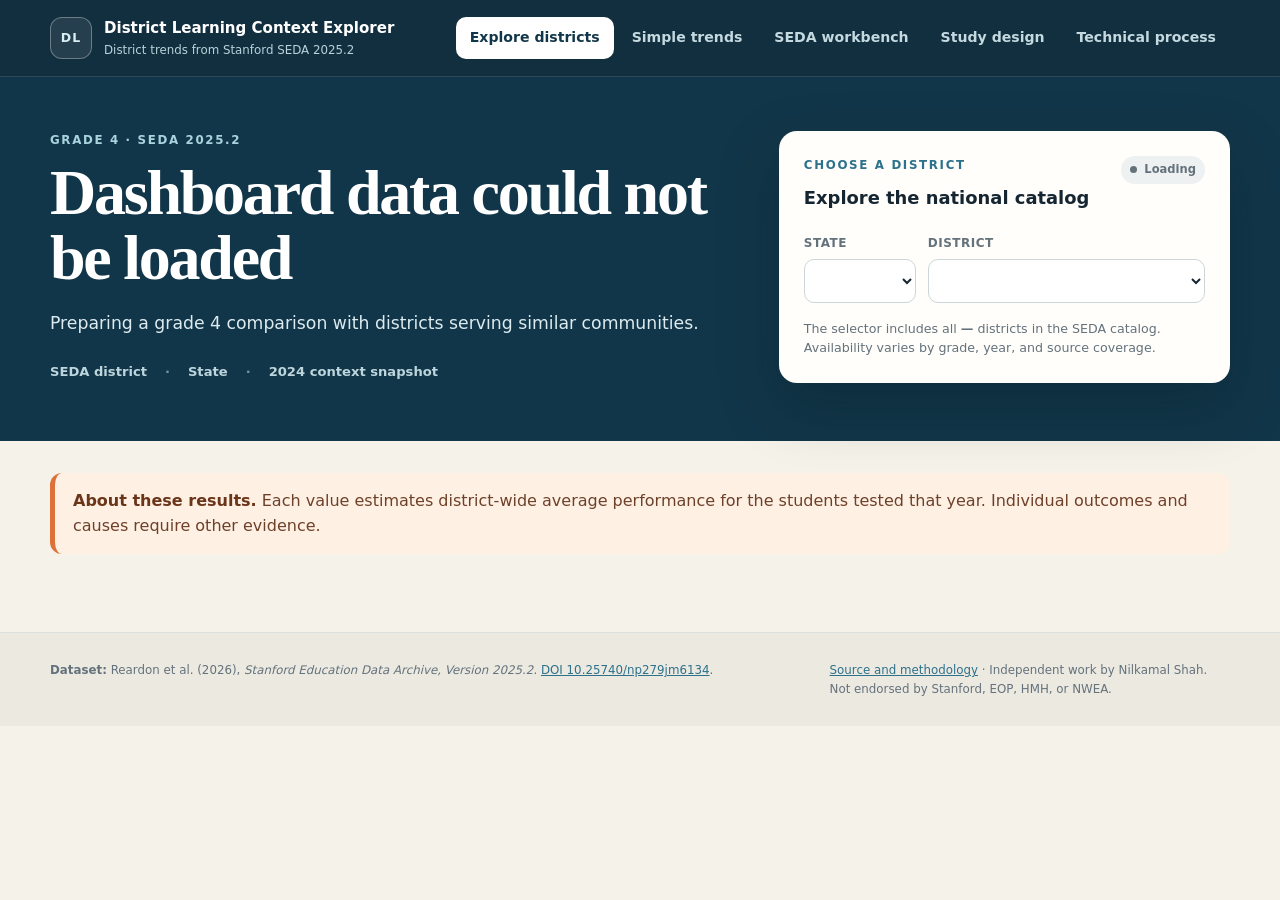
==== commit 42db73ec: "Simplify dashboard copy and document open questions" ====
--- a/site/index.html
+++ b/site/index.html
@@ -3,14 +3,14 @@
 <head>
   <meta charset="utf-8">
   <meta name="viewport" content="width=device-width, initial-scale=1">
-  <meta name="description" content="Explore district trends, annual estimates, research-ready data joins, uncertainty, and context-matched comparisons using Stanford SEDA 2025.2.">
+  <meta name="description" content="Explore annual district results, comparison groups, a public-data study plan, and the SQL and Python pipeline behind Stanford SEDA 2025.2.">
   <title>District Learning Context Explorer</title>
-  <link rel="stylesheet" href="assets/styles.css?v=ce773d153e568086">
+  <link rel="stylesheet" href="assets/styles.css?v=bc40d1e3d73f428a">
   <script src="data/dashboard-data.js?v=de676be0a6518f3b" defer></script>
   <script src="assets/plotly-3.1.0.min.js?v=8ef4c6ab1369f001" defer></script>
-  <script src="assets/dashboard.js?v=95684fb92d1af558" defer></script>
+  <script src="assets/dashboard.js?v=52cbb143dc857bfd" defer></script>
   <script src="assets/workbench.js?v=593e6f5ebc6c6e3c" defer></script>
-  <script src="assets/trends.js?v=1b7b62aa72be3276" defer></script>
+  <script src="assets/trends.js?v=f507db4bdc6987c9" defer></script>
 </head>
 <body>
   <a class="skip-link" href="#main-content">Skip to content</a>
@@ -20,14 +20,14 @@
         <span class="brand-mark" aria-hidden="true">DL</span>
         <span>
           <strong>District Learning Context Explorer</strong>
-          <small>Independent public-data portfolio</small>
+          <small>District trends from Stanford SEDA 2025.2</small>
         </span>
       </a>
       <nav class="tabs" role="tablist" aria-label="Dashboard sections">
         <button id="explore-tab" class="tab is-active" type="button" role="tab" aria-label="Explore districts" aria-selected="true" aria-controls="explore-panel" data-tab="explore"><span class="tab-wide">Explore districts</span><span class="tab-short" aria-hidden="true">Explore</span></button>
         <button id="trends-tab" class="tab" type="button" role="tab" aria-label="Simple district trends" aria-selected="false" aria-controls="trends-panel" data-tab="trends"><span class="tab-wide">Simple trends</span><span class="tab-short" aria-hidden="true">Trends</span></button>
         <button id="workbench-tab" class="tab" type="button" role="tab" aria-label="SEDA workbench" aria-selected="false" aria-controls="workbench-panel" data-tab="workbench"><span class="tab-wide">SEDA workbench</span><span class="tab-short" aria-hidden="true">Data</span></button>
-        <button id="research-tab" class="tab" type="button" role="tab" aria-label="Research extensions" aria-selected="false" aria-controls="research-panel" data-tab="research"><span class="tab-wide">Research extensions</span><span class="tab-short" aria-hidden="true">Research</span></button>
+        <button id="research-tab" class="tab" type="button" role="tab" aria-label="Study design" aria-selected="false" aria-controls="research-panel" data-tab="research"><span class="tab-wide">Study design</span><span class="tab-short" aria-hidden="true">Study</span></button>
         <button id="technical-tab" class="tab" type="button" role="tab" aria-label="Technical process" aria-selected="false" aria-controls="technical-panel" data-tab="technical"><span class="tab-wide">Technical process</span><span class="tab-short" aria-hidden="true">Process</span></button>
       </nav>
     </div>
@@ -40,7 +40,7 @@
           <div>
             <p class="eyebrow">Grade 4 · SEDA 2025.2</p>
             <h1 id="district-heading">Loading district data…</h1>
-            <p id="district-subtitle" class="hero-copy">Preparing an uncertainty-aware comparison with districts serving similar communities.</p>
+            <p id="district-subtitle" class="hero-copy">Preparing a grade 4 comparison with districts serving similar communities.</p>
             <div class="hero-meta" aria-label="Selected district details">
               <span id="district-id-meta">SEDA district</span>
               <span id="district-state-meta">State</span>
@@ -72,23 +72,23 @@
 
       <div class="shell content-shell">
         <div class="interpretation-note">
-          <strong>Read this as context, not a district grade.</strong>
-          These are modeled, aggregate estimates for groups of students. They do not evaluate an individual child, school, teacher, curriculum, or cause.
+          <strong>About these results.</strong>
+          Each value estimates district-wide average performance for the students tested that year. Individual outcomes and causes require other evidence.
         </div>
 
         <section id="unavailable-panel" class="unavailable-card" hidden aria-live="polite">
           <p class="eyebrow dark">Why a profile is not shown</p>
           <h2 id="unavailable-title">Grade 4 comparison unavailable</h2>
           <p id="unavailable-copy"></p>
-          <p class="small">The district remains selectable so missing coverage is visible rather than silently dropped. Try another district or open the Technical Process tab to see the coverage rules.</p>
+          <p class="small">The district remains in the selector when a grade 4 profile is unavailable. Try another district or see Technical Process for the coverage rules.</p>
         </section>
 
         <div id="analysis-content" hidden>
           <section aria-labelledby="latest-heading">
             <div class="section-heading">
               <div>
-                <p class="eyebrow dark">Latest reported evidence</p>
-                <h2 id="latest-heading">District estimate and matched-peer benchmark</h2>
+                <p class="eyebrow dark">Latest grade 4 results</p>
+                <h2 id="latest-heading">How the district compares now</h2>
               </div>
               <div id="primary-pool-label" class="quiet-label">—</div>
             </div>
@@ -101,17 +101,19 @@
           <section aria-labelledby="trend-heading">
             <div class="section-heading text-only">
               <div>
-                <p class="eyebrow dark">Achievement over time</p>
-                <h2 id="trend-heading">Math and reading remain separate</h2>
-                <p>Values use the Cohort Standardized scale within a fixed grade and subject. The band is the peer group’s middle 50%; district error bars show 95% intervals. The visible gap preserves the absence of 2020 and 2021 results.</p>
+                <h2 id="trend-heading">Average test score over time</h2>
+                <div id="score-chart-guide" class="chart-reading-guide">
+                  <strong>Chart key</strong>
+                  <p>Orange is the selected district. The dotted blue line is the typical result among comparison districts, and the shaded area contains the middle 50%. <b>Zero is SEDA’s fixed national reference</b> for the same grade and subject. Thin orange bars show 95% uncertainty intervals. SEDA has no annual estimates for 2020 or 2021.</p>
+                </div>
               </div>
             </div>
             <div class="chart-grid">
               <article class="chart-card">
-                <div id="math-chart" class="chart" aria-label="Grade 4 mathematics trend chart"></div>
+                <div id="math-chart" class="chart" aria-label="Fourth-grade average math score over time compared with similar districts" aria-describedby="score-chart-guide"></div>
               </article>
               <article class="chart-card">
-                <div id="reading-chart" class="chart" aria-label="Grade 4 reading trend chart"></div>
+                <div id="reading-chart" class="chart" aria-label="Fourth-grade average reading score over time compared with similar districts" aria-describedby="score-chart-guide"></div>
               </article>
             </div>
           </section>
@@ -119,31 +121,30 @@
           <section aria-labelledby="match-heading">
             <div class="section-heading">
               <div>
-                <p class="eyebrow dark">Comparison design</p>
-                <h2 id="match-heading">Why these districts are comparable</h2>
-                <p>Peers are selected from 2024 community context only. Achievement never enters the match.</p>
-              </div>
-              <span class="outcome-badge">0 outcome variables used</span>
+                <h2 id="match-heading">Four factors, weighted equally</h2>
+                <p>The comparison uses district size, economic context, student composition, and locale. Each factor counts for 25%. Test scores are not used to choose the group.</p>
+              </div>
+              <span class="outcome-badge">25% each</span>
             </div>
             <div class="two-column-grid">
               <article class="panel-card">
                 <h3>Context balance</h3>
                 <div class="table-scroll">
                   <table>
-                    <thead><tr><th>Measure</th><th>This district</th><th>Peer median</th><th>Peer middle 50%</th></tr></thead>
+                    <thead><tr><th>Measure</th><th>This district</th><th>Typical comparison district</th><th>Middle half of group</th></tr></thead>
                     <tbody id="context-table-body"></tbody>
                   </table>
                 </div>
               </article>
               <article class="panel-card">
-                <h3>Match diagnostic</h3>
+                <h3>How closely the group matches</h3>
                 <p id="selection-status-copy"></p>
                 <div id="distance-bars" class="distance-bars"></div>
                 <details>
-                  <summary>Show selected peers</summary>
+                  <summary>Show comparison districts</summary>
                   <div class="table-scroll">
                     <table>
-                      <thead><tr><th>District</th><th>State</th><th>Distance</th><th>Locale</th><th>Gr. 3–8 enrollment</th></tr></thead>
+                      <thead><tr><th>District</th><th>State</th><th>Difference score<br>(lower = closer)</th><th>Locale</th><th>Gr. 3–8 enrollment</th></tr></thead>
                       <tbody id="peer-table-body"></tbody>
                     </table>
                   </div>
@@ -155,40 +156,25 @@
           <section aria-labelledby="sensitivity-heading">
             <div class="section-heading text-only">
               <div>
-                <p class="eyebrow dark">Sensitivity check</p>
-                <h2 id="sensitivity-heading">Same-state and national reference groups</h2>
-                <p>Same-state peers share more policy and assessment context. National analogs exclude the target state and are descriptive because linking errors may be correlated within states.</p>
+                <p class="eyebrow dark">Check the comparison</p>
+                <h2 id="sensitivity-heading">Same-state and nationwide results</h2>
+                <p>The same-state group is the main comparison because those districts share more of the same testing and policy environment. The nationwide group provides additional context.</p>
               </div>
             </div>
             <article class="panel-card">
               <div class="table-scroll">
                 <table>
-                  <thead><tr><th>Reference group</th><th>Subject</th><th>Latest</th><th>Reporting peers</th><th>District</th><th>Peer mean</th><th>Interpretation</th></tr></thead>
+                  <thead><tr><th>Comparison group</th><th>Subject</th><th>Latest year</th><th>Districts with data</th><th>This district</th><th>Group average</th><th>What it means</th></tr></thead>
                   <tbody id="sensitivity-table-body"></tbody>
                 </table>
               </div>
             </article>
           </section>
 
-          <section class="evidence-grid" aria-label="Interpretation limits">
-            <article class="evidence-card can">
-              <p class="eyebrow dark">This can support</p>
-              <h2>A careful comparison</h2>
-              <ul>
-                <li>District-level trends within grade and subject</li>
-                <li>A fixed, contextually similar peer benchmark</li>
-                <li>An uncertainty-aware discussion of apparent differences</li>
-              </ul>
-            </article>
-            <article class="evidence-card cannot">
-              <p class="eyebrow dark">This cannot support</p>
-              <h2>A causal or individual claim</h2>
-              <ul>
-                <li>A ranking of districts, schools, teachers, or curricula</li>
-                <li>A conclusion about one child’s likely outcome</li>
-                <li>A claim about why an estimate changed</li>
-              </ul>
-            </article>
+          <section class="evidence-card comparison-limits" aria-labelledby="comparison-limits-heading">
+            <p class="eyebrow dark">Interpretation limits</p>
+            <h2 id="comparison-limits-heading">What these estimates describe</h2>
+            <p>These estimates describe district-level patterns within the selected grade and subject. They do not rank schools, predict an individual student’s outcome, or explain why results changed.</p>
           </section>
         </div>
       </div>
@@ -198,14 +184,9 @@
       <div class="trends-hero">
         <div class="shell trends-hero-grid">
           <div>
-            <p class="eyebrow">One district · one grade · one subject</p>
-            <h1>See how a district’s result changed over time</h1>
-            <p class="hero-copy">A simpler way to explore the same public SEDA data. Start with North Palos School District 117, then choose any other district.</p>
-            <div class="hero-meta" aria-label="Simple trends scope">
-              <span>District-wide results</span>
-              <span>No peer group</span>
-              <span>No ranking</span>
-            </div>
+            <p class="eyebrow">Annual district results</p>
+            <h1>District results by grade and subject</h1>
+            <p class="hero-copy">Choose one district, grade, and subject. The starting view shows fourth-grade math in North Palos School District 117.</p>
           </div>
           <aside class="trend-hero-result">
             <p class="eyebrow dark">Starting view</p>
@@ -219,14 +200,13 @@
 
       <div class="shell content-shell trends-content">
         <div class="interpretation-note">
-          <strong>This is a district trend, not a child’s score.</strong>
-          Each point summarizes a different group of students tested in that district and year. It cannot describe an individual student or explain why a result changed.
+          <strong>Each year includes a different group of students.</strong>
+          Each point is the estimated district average for the students tested that year. The chart does not track the same students over time.
         </div>
 
         <section class="trends-controls" aria-labelledby="trend-controls-heading">
           <div class="trends-controls-heading">
             <div>
-              <p class="eyebrow dark">Choose one view</p>
               <h2 id="trend-controls-heading">What do you want to see?</h2>
             </div>
             <button id="trend-copy" class="secondary-button" type="button">Copy this view link</button>
@@ -263,10 +243,10 @@
         </section>
 
         <section id="trend-unavailable" class="unavailable-card trend-unavailable" hidden aria-live="polite">
-          <p class="eyebrow dark">No released result</p>
-          <h2>This choice does not have a trend to show</h2>
+          <p class="eyebrow dark">Unavailable selection</p>
+          <h2>No SEDA estimate is available for this selection</h2>
           <p id="trend-unavailable-copy"></p>
-          <p class="small">Nothing has been filled in or treated as zero. Try another grade, subject, or district.</p>
+          <p class="small">Try another grade, subject, or district.</p>
         </section>
 
         <div id="trend-results" hidden>
@@ -274,14 +254,13 @@
           <section aria-labelledby="trend-summary-heading">
             <div class="section-heading">
               <div>
-                <p class="eyebrow dark">The short answer</p>
-                <h2 id="trend-summary-heading">Latest result and exact-year changes</h2>
+                <h2 id="trend-summary-heading">Latest result and changes from 2019 and 2022</h2>
               </div>
               <span id="trend-record-count" class="quiet-label">—</span>
             </div>
             <div class="trend-metric-grid">
               <article>
-                <span>Latest reported result</span>
+                <span>Latest estimated average</span>
                 <strong id="trend-latest-value">—</strong>
                 <p id="trend-latest-detail">—</p>
               </article>
@@ -301,9 +280,8 @@
           <section aria-labelledby="simple-trend-heading">
             <div class="section-heading text-only">
               <div>
-                <p class="eyebrow dark">District trend</p>
-                <h2 id="simple-trend-heading">Grade 4 math over time</h2>
-                <p id="trend-chart-caption">Each dot is one spring result. The blank space in 2020 and 2021 reflects years with no released annual result.</p>
+                <h2 id="simple-trend-heading">Fourth-grade math by year</h2>
+                <p id="trend-chart-caption">Each dot is one spring district estimate. Zero is SEDA’s fixed national reference for fourth-grade math. Higher values indicate stronger estimated performance. No annual estimates are available for 2020 or 2021.</p>
               </div>
             </div>
             <article class="chart-card trend-chart-card">
@@ -311,33 +289,12 @@
             </article>
           </section>
 
-          <section class="trend-difference" aria-labelledby="trend-difference-heading">
+          <section class="trend-difference single-column" aria-labelledby="trend-difference-heading">
             <div class="trend-difference-intro">
-              <p class="eyebrow dark">How this differs from Stanford’s Explorer</p>
-              <h2 id="trend-difference-heading">Same SEDA release, different job</h2>
-              <p>Stanford turns grade-year data into broad 2022–2025 summaries for national exploration. This view stays closer to the released annual estimates for one district, grade, and subject.</p>
+              <p class="eyebrow dark">Use of the SEDA data</p>
+              <h2 id="trend-difference-heading">Annual estimates for one district, grade, and subject</h2>
+              <p>Stanford’s Explorer summarizes national patterns using modeled 2022–2025 measures. This page displays released annual estimates, exact years, missingness, test counts, and uncertainty for a selected district, grade, and subject.</p>
               <a class="primary-button trend-official-link" href="https://edopportunity.org/trends/explorer/">Open Stanford’s Explorer <span aria-hidden="true">↗</span></a>
-            </div>
-            <div class="trend-difference-columns">
-              <article>
-                <span>Stanford’s Explorer</span>
-                <h3>Start with the national map</h3>
-                <ul>
-                  <li>National map, chart, and combined views</li>
-                  <li>Four modeled 2022–2025 score and learning-rate summaries</li>
-                  <li>Schools, districts, states, subgroups, and similar places</li>
-                </ul>
-              </article>
-              <article>
-                <span>This project</span>
-                <h3>Open the annual district evidence</h3>
-                <ul>
-                  <li>Administrative districts and all students only</li>
-                  <li>One selected grade and subject across released annual estimates</li>
-                  <li>Exact-year changes, missing years, yearly test counts, and optional 95% ranges</li>
-                  <li>Public code, SQL pipeline, and data checks behind the result</li>
-                </ul>
-              </article>
             </div>
           </section>
 
@@ -345,12 +302,12 @@
             <article class="panel-card">
               <p class="eyebrow dark">How to read the number</p>
               <h2>Zero is the national reference</h2>
-              <p>On this SEDA scale, +1.00 means the district’s estimated average was about one student-level standard deviation above SEDA’s fixed national reference for that grade and subject. It is not the current year’s national district average, a percent, or a score out of 100.</p>
+              <p>A value of +1.00 is about one student-level standard deviation above SEDA’s fixed national reference for the selected grade and subject. These are standardized estimates rather than percentages or raw scale scores.</p>
             </article>
             <article class="panel-card">
               <p class="eyebrow dark">What a change means</p>
-              <h2>Different students each year</h2>
-              <p>A change means the district-wide estimate was different from the chosen earlier year. It is not growth for the same students, a school rating, or evidence that one program caused the change.</p>
+              <h2>Each year includes a different group of students</h2>
+              <p>Changes in the line describe changes in the district average. They do not measure growth for the same students or establish a cause.</p>
             </article>
           </section>
 
@@ -365,7 +322,7 @@
             <article class="panel-card">
               <div class="table-scroll">
                 <table>
-                  <thead><tr><th>School year</th><th>Spring</th><th>Result</th><th>95% estimate range</th><th>Tests represented</th><th>Count note</th></tr></thead>
+                  <thead><tr><th>School year</th><th>Spring</th><th>Estimated average</th><th>95% uncertainty interval</th><th>Tests represented</th><th>Count note</th></tr></thead>
                   <tbody id="trend-records-body"></tbody>
                 </table>
               </div>
@@ -390,9 +347,9 @@
             <a class="mobile-official-link" href="https://edopportunity.org/trends/explorer/">Stanford also provides the official national Explorer <span aria-hidden="true">↗</span></a>
           </div>
           <aside class="scope-card">
-            <p class="eyebrow dark">Designed to complement, not replace</p>
-            <h2>Stanford already has a national explorer</h2>
-            <p>Use Stanford’s tool for maps, subgroup gaps, and modeled 2022–2025 learning-rate summaries. This workbench stays closer to the downloadable long-form district-grade-subject-year estimates and their precision.</p>
+            <p class="eyebrow dark">Related Stanford resource</p>
+            <h2>Official Education Opportunity Trends Explorer</h2>
+            <p>Stanford’s Explorer provides national maps, subgroup views, and modeled 2022–2025 summaries. This workbench displays annual district-grade-subject estimates and their uncertainty.</p>
             <a class="text-link" href="https://edopportunity.org/trends/explorer/">Open Stanford’s official Explorer <span aria-hidden="true">↗</span></a>
           </aside>
         </div>
@@ -402,7 +359,6 @@
         <section class="workbench-controls" aria-labelledby="workbench-controls-heading">
           <div class="workbench-controls-heading">
             <div>
-              <p class="eyebrow dark">Build a view</p>
               <h2 id="workbench-controls-heading">Choose a grade-subject slice and up to four districts</h2>
             </div>
             <div class="workbench-actions">
@@ -458,8 +414,8 @@
 
         <div id="wb-results" hidden>
           <div class="interpretation-note workbench-note">
-            <strong>These are modeled group estimates, not student records.</strong>
-            Yearly grade-specific estimates are repeated district cross-sections. Missing or suppressed evidence remains missing, comparisons are descriptive rather than causal, and 2025 availability varies by state.
+            <strong>About the workbench data.</strong>
+            Each value is a modeled district-level estimate for one grade, subject, and year. Missing values remain missing, and 2025 coverage varies by state.
           </div>
 
           <section aria-labelledby="wb-summary-heading">
@@ -494,9 +450,9 @@
           <section aria-labelledby="wb-distribution-heading">
             <div class="section-heading">
               <div>
-                <p class="eyebrow dark">Reference distribution</p>
-                <h2 id="wb-distribution-heading">Distribution without a leaderboard</h2>
-                <p id="wb-distribution-caption">This is a broad reporting universe, not a matched peer set. Selected districts are highlighted without assigning ordinal ranks.</p>
+                <p class="eyebrow dark">All reporting districts</p>
+                <h2 id="wb-distribution-heading">Distribution of district results</h2>
+                <p id="wb-distribution-caption">Each reporting district contributes one observation. Selected districts are highlighted. This distribution is separate from the similar-district comparison on the Explore page.</p>
                 <p class="small"><strong>Weighting:</strong> Each reporting district contributes one observation for the selected grade, subject, and year. The reference distribution is not weighted by district enrollment or the number of tests represented.</p>
               </div>
               <span id="wb-distribution-summary" class="quiet-label">—</span>
@@ -511,7 +467,7 @@
               <div>
                 <p class="eyebrow dark">Reporting pattern</p>
                 <h2 id="wb-coverage-heading">Coverage and precision by year</h2>
-                <p>Reported cells are separated from low-precision cells and missing years. Missing is never treated as zero.</p>
+                <p>Reported, less-precise, and missing records are shown separately by year.</p>
               </div>
             </div>
             <article class="panel-card coverage-card">
@@ -544,17 +500,12 @@
             </article>
           </section>
 
-          <section class="method-comparison" aria-labelledby="wb-difference-heading">
-            <div>
-              <p class="eyebrow dark">Why build another view?</p>
-              <h2 id="wb-difference-heading">A workbench for the layer Stanford’s Explorer abstracts away</h2>
-              <p>Stanford’s official product is the stronger national discovery experience. This independent view is intentionally narrower and more inspectable.</p>
-            </div>
-            <div class="comparison-columns">
-              <article><span>Official Explorer</span><h3>Discover national patterns</h3><p>Maps, subgroup gaps, socioeconomic relationships, similar places, and modeled achievement and learning-rate summaries.</p></article>
-              <article><span>This workbench</span><h3>Inspect yearly grade-specific evidence</h3><p>District-grade-subject-year estimates, two standard-error bases, precision flags, visible missingness, multi-district trajectories, and filtered export.</p></article>
-            </div>
-            <p class="small">Scope: administrative districts, all students, Cohort Standardized scale only. This is not the complete SEDA 2025.2 file library.</p>
+          <section class="method-comparison single-column" aria-labelledby="wb-difference-heading">
+            <div>
+              <p class="eyebrow dark">Workbench scope</p>
+              <h2 id="wb-difference-heading">Annual district-grade-subject estimates</h2>
+              <p>This view covers administrative districts, all students, grades 3–8, math and reading, and the Cohort Standardized scale. It provides yearly estimates, uncertainty, missingness, test counts, multi-district charts, and filtered export.</p>
+            </div>
           </section>
         </div>
       </div>
@@ -564,23 +515,23 @@
       <div class="research-hero">
         <div class="shell research-hero-grid">
           <div class="research-hero-copy">
-            <p class="eyebrow">Research support demonstration</p>
-            <h1>A public estimate is only the starting point.</h1>
-            <p class="hero-copy">Stanford helps people find patterns. This page shows the next analyst step: turn a question into a defensible data specification, connect the right evidence, test every join, and give a researcher a file they can trust.</p>
+            <p class="eyebrow">Worked study design</p>
+            <h1>How I would build data for a new research question</h1>
+            <p class="hero-copy">This example joins 2022–2024 SEDA estimates with public finance, enrollment, staffing, and inflation data. It is a study plan; no results have been calculated.</p>
             <div class="research-hero-meta" aria-label="Research example status">
-              <span>Public-data study design</span>
-              <span>No findings invented</span>
-              <span>Reproducible handoff</span>
+              <span>2022–2024</span>
+              <span>Grade 4 math</span>
+              <span>Four public data sources</span>
             </div>
           </div>
           <aside class="research-brief" aria-labelledby="research-brief-title">
-            <p class="eyebrow dark">Worked research brief</p>
-            <h2 id="research-brief-title">Do district resource changes line up with later changes in grade 4 math?</h2>
+            <p class="eyebrow dark">Study question</p>
+            <h2 id="research-brief-title">Did districts that increased instructional spending per student also improve faster in fourth-grade math?</h2>
             <dl>
-              <div><dt>Shared window</dt><dd>2022–2024</dd></div>
-              <div><dt>One row means</dt><dd>District × year × grade × subject</dd></div>
-              <div><dt>Evidence</dt><dd>Four public data systems</dd></div>
-              <div><dt>What it can claim</dt><dd>Association, not causation</dd></div>
+              <div><dt>Years</dt><dd>2022–2024</dd></div>
+              <div><dt>Unit of analysis</dt><dd>District × year × grade × subject</dd></div>
+              <div><dt>Data sources</dt><dd>Four public systems</dd></div>
+              <div><dt>Interpretation</dt><dd>Association, not causation</dd></div>
             </dl>
           </aside>
         </div>
@@ -589,119 +540,75 @@
       <div class="shell content-shell research-content">
         <section class="research-opening" aria-labelledby="research-question-heading">
           <div>
-            <p class="eyebrow dark">The question behind the chart</p>
-            <h2 id="research-question-heading">Did districts that increased instructional spending per student also improve faster in fourth-grade math?</h2>
+            <h2 id="research-question-heading">The required information is stored in separate systems</h2>
           </div>
           <div class="research-opening-copy">
-            <p>SEDA alone cannot answer that. Achievement, spending, enrollment, staffing, inflation, and district identity live in separate files. Even a correct-looking join can silently duplicate a district, attach the wrong year, or compare dollars that mean different things.</p>
-            <p>The analytical work is to make those decisions visible before a model is run.</p>
+            <p>Achievement, spending, enrollment, staffing, inflation, and district identity are stored in separate files. The joins must account for changing district IDs, source years, units, duplicates, and missing records.</p>
           </div>
         </section>
 
         <section aria-labelledby="research-join-heading">
           <div class="section-heading text-only">
             <div>
-              <p class="eyebrow dark">The joined evidence</p>
-              <h2 id="research-join-heading">Five steps to one research-ready row</h2>
+              <h2 id="research-join-heading">How the public sources would be joined</h2>
               <p>Each source answers a different part of the question. The crosswalk is the lookup table that keeps district identities aligned as identifiers change.</p>
             </div>
           </div>
           <ol class="research-join-flow" aria-label="Public data join sequence">
             <li>
               <span class="research-flow-number">01</span>
-              <strong>Student outcomes</strong>
+              <strong>SEDA achievement</strong>
               <p>Stanford Education Data Archive annual achievement estimates, uncertainty, and test counts.</p>
               <a href="https://edopportunity.org/trends/data/downloads/">SEDA 2025.2 <span aria-hidden="true">↗</span></a>
             </li>
             <li>
               <span class="research-flow-number">02</span>
-              <strong>District identity</strong>
+              <strong>District crosswalk</strong>
               <p>A year-specific lookup links SEDA’s stable district ID to the federal ID used in each year’s source files.</p>
-              <span class="research-flow-source">Stable ID bridge</span>
             </li>
             <li>
               <span class="research-flow-number">03</span>
-              <strong>Money and people</strong>
+              <strong>Finance and staffing</strong>
               <p>Census school-finance records plus federal enrollment and staffing records.</p>
-              <span class="research-flow-source">Finance · enrollment · staffing</span>
             </li>
             <li>
               <span class="research-flow-number">04</span>
-              <strong>Comparable measures</strong>
+              <strong>Inflation and timing</strong>
               <p>Convert spending to constant dollars per student and align resource years before outcome years.</p>
-              <span class="research-flow-source">Inflation · timing · units</span>
             </li>
             <li>
               <span class="research-flow-number">05</span>
-              <strong>Research table</strong>
+              <strong>Analysis file</strong>
               <p>One documented row per stable district, year, grade, and subject, plus join-quality flags.</p>
-              <span class="research-flow-source">Ready for modeling</span>
             </li>
           </ol>
-          <aside class="research-audit" aria-label="Example join risk found in the released data">
-            <div>
-              <span>Concrete join issue</span>
+          <aside class="research-audit" aria-label="Example join issue found in the released data">
+            <div>
+              <span>District ID check</span>
               <strong>174 crosswalk records need an ID change</strong>
             </div>
-            <p>The released SEDA crosswalk contains 174 administrative-district records where the source district ID differs from the stable SEDA ID. That is why the join must use the year-aware bridge and produce an unmatched and duplicate-key report.</p>
+            <p>The released SEDA crosswalk contains 174 administrative-district records where the source district ID differs from the stable SEDA ID. The join therefore uses the district ID listed for each year and produces an unmatched and duplicate-key report.</p>
           </aside>
-        </section>
-
-        <section class="research-notebook" aria-labelledby="research-notebook-heading">
-          <header>
-            <div>
-              <p class="eyebrow dark">The analyst’s notebook</p>
-              <h2 id="research-notebook-heading">What gets decided before anyone interprets a result</h2>
-            </div>
-            <span>Specification first</span>
-          </header>
-          <ol class="research-steps">
-            <li>
-              <span>01</span>
-              <div><h3>Fix the comparison</h3><p>Keep grade 4 and math constant. Define the recent shared 2022–2024 window, the district population, and the minimum evidence needed for inclusion.</p></div>
-              <small>Prevents unlike outcomes from being pooled</small>
-            </li>
-            <li>
-              <span>02</span>
-              <div><h3>Make district identity year-aware</h3><p>Join through the released annual crosswalk, then stop the build when a district-year key is unexpectedly duplicated or cannot be resolved.</p></div>
-              <small>Prevents mergers and ID changes from looking like learning changes</small>
-            </li>
-            <li>
-              <span>03</span>
-              <div><h3>Put resources before outcomes</h3><p>Agree on the school-year and fiscal-year relationship before looking at results. Test a pre-specified one-year lag rather than choosing the most favorable timing afterward.</p></div>
-              <small>Protects the time order of the question</small>
-            </li>
-            <li>
-              <span>04</span>
-              <div><h3>Normalize the measures</h3><p>Convert dollars to a common year, calculate spending per student, keep staffing definitions stable, and preserve missing or suppressed values as missing.</p></div>
-              <small>Makes comparisons interpretable</small>
-            </li>
-            <li>
-              <span>05</span>
-              <div><h3>Stress-test the answer</h3><p>Carry SEDA uncertainty into change estimates, inspect pre-existing trends, compare alternate lag choices, and show how exclusions affect coverage.</p></div>
-              <small>Separates a durable pattern from a fragile one</small>
-            </li>
-          </ol>
         </section>
 
         <section aria-labelledby="research-dataset-heading">
           <div class="section-heading">
             <div>
-              <p class="eyebrow dark">The finished analytical file</p>
-              <h2 id="research-dataset-heading">One row, one meaning</h2>
-              <p>The exact grain is part of the contract: one stable district, school year, grade, and subject. These are example fields, not fictional observations.</p>
+              <p class="eyebrow dark">Proposed analysis file</p>
+              <h2 id="research-dataset-heading">Unit of analysis</h2>
+              <p>Each row would represent one stable district, school year, grade, and subject. The fields below show the proposed structure.</p>
             </div>
             <span class="research-grain">district × year × grade × subject</span>
           </div>
           <article class="research-dataset">
             <div class="table-scroll">
               <table>
-                <thead><tr><th>Field group</th><th>Example fields</th><th>Why it belongs</th></tr></thead>
+                <thead><tr><th>Field group</th><th>Example fields</th><th>Purpose</th></tr></thead>
                 <tbody>
                   <tr><td><strong>Outcome</strong></td><td><code>achievement_estimate</code>, <code>standard_error</code>, <code>tested_count</code></td><td>Keeps the result and its precision together.</td></tr>
                   <tr><td><strong>Starting point</strong></td><td><code>prior_achievement</code>, <code>prior_trend</code></td><td>Distinguishes improvement from simply starting higher.</td></tr>
                   <tr><td><strong>Resources</strong></td><td><code>real_instruction_spend_per_pupil_lag1</code>, <code>student_staff_ratio</code></td><td>Puts spending and staffing on comparable scales and before the outcome.</td></tr>
-                  <tr><td><strong>Context</strong></td><td><code>enrollment</code>, <code>poverty_rate</code>, <code>locale</code></td><td>Describes meaningful differences among districts.</td></tr>
+                  <tr><td><strong>Context</strong></td><td><code>enrollment</code>, <code>poverty_rate</code>, <code>locale</code></td><td>Records district conditions used in the analysis.</td></tr>
                   <tr><td><strong>Join quality</strong></td><td><code>id_lineage_flag</code>, <code>source_match_status</code>, <code>coverage_flag</code></td><td>Makes unresolved identity, missingness, and coverage visible to the researcher.</td></tr>
                 </tbody>
               </table>
@@ -711,56 +618,19 @@
 
         <section class="research-handoff" aria-labelledby="research-handoff-heading">
           <div>
-            <p class="eyebrow">Researcher handoff</p>
-            <h2 id="research-handoff-heading">The deliverable is more than a dataset.</h2>
-            <p>A researcher should be able to understand the choices, reproduce the build, change the specification, and see exactly which records did not make it through.</p>
-          </div>
-          <dl>
-            <div><dt>01</dt><dd>Signed-off data specification</dd></div>
-            <div><dt>02</dt><dd>Analysis-ready dataset and data dictionary</dd></div>
-            <div><dt>03</dt><dd>Join, duplicate-key, coverage, and missingness audits</dd></div>
-            <div><dt>04</dt><dd>Reproducible SQL and Python workflow</dd></div>
-            <div><dt>05</dt><dd>Sensitivity results and interpretation memo</dd></div>
-          </dl>
-        </section>
-
-        <section aria-labelledby="research-more-heading">
-          <div class="section-heading text-only">
-            <div>
-              <p class="eyebrow dark">Two more questions the same foundation could support</p>
-              <h2 id="research-more-heading">Change the question, keep the discipline</h2>
-              <p>These examples show how the workflow extends to product research and data-quality investigation without pretending the public portfolio has access to internal records.</p>
-            </div>
-          </div>
-          <div class="research-extensions">
-            <details>
-              <summary>
-                <span><small>Governed product data</small>Does sustained, eligible product use precede stronger outcomes?</span>
-                <strong>Open example</strong>
-              </summary>
-              <div class="research-extension-body">
-                <p><strong>Extra joins:</strong> licenses, rosters, implementation dates, training milestones, product events, and assessment outcomes.</p>
-                <p><strong>Smart part:</strong> define meaningful exposure before viewing results; separate adoption from dosage; align usage to the outcome window; and audit duplicate events, missing telemetry, time zones, and students moving between rosters.</p>
-                <p class="research-boundary"><strong>Boundary:</strong> This is a study-design example. This portfolio uses public data only and does not claim access to internal product data.</p>
-              </div>
-            </details>
-            <details>
-              <summary>
-                <span><small>Public data integrity</small>Is that jump a real signal, or did district identity or coverage change?</span>
-                <strong>Open example</strong>
-              </summary>
-              <div class="research-extension-body">
-                <p><strong>Extra joins:</strong> SEDA annual estimates and test counts, the year-specific district crosswalk, and the National Center for Education Statistics district directory and status history.</p>
-                <p><strong>Smart part:</strong> reconstruct the district’s ID lineage, flag mergers and splits, compare reporting coverage and precision across years, and rerun the trend with affected years clearly marked or excluded.</p>
-                <p class="research-boundary"><strong>Researcher gets:</strong> a diagnostic table that separates likely data-lineage or coverage changes from outcome changes worthy of substantive follow-up.</p>
-              </div>
-            </details>
-          </div>
+            <h2 id="research-handoff-heading">What the researcher would receive</h2>
+            <p>The handoff would include the dataset, its documentation, the join checks, the code used to build it, and a short explanation of the results.</p>
+          </div>
+          <ul>
+            <li>Clean dataset and data dictionary</li>
+            <li>Join, coverage, and missing-data report</li>
+            <li>SQL and Python code, sensitivity results, and a short interpretation memo</li>
+          </ul>
         </section>
 
         <section class="research-sources" aria-labelledby="research-sources-heading">
-          <p class="eyebrow dark">Public sources for the worked example</p>
-          <h2 id="research-sources-heading">A study plan grounded in available evidence</h2>
+          <p class="eyebrow dark">Sources</p>
+          <h2 id="research-sources-heading">Public data and time window</h2>
           <div>
             <a href="https://edopportunity.org/trends/data/downloads/">Stanford Education Data Archive <span aria-hidden="true">↗</span></a>
             <a href="https://www.census.gov/programs-surveys/school-finances.html">Census school-finance data <span aria-hidden="true">↗</span></a>
@@ -775,12 +645,12 @@
     <section id="technical-panel" class="tab-panel technical-panel" role="tabpanel" aria-labelledby="technical-tab" hidden>
       <div class="technical-hero">
         <div class="shell">
-          <p class="eyebrow">Under the dashboard</p>
-          <h1>From 1.21 GB of source data to an auditable decision surface</h1>
-          <p>Python and SQL verify the inputs, construct a stable district model, select peers without using outcomes, carry uncertainty forward, and publish a portable browser experience.</p>
+          <p class="eyebrow">Technical implementation</p>
+          <h1>How I processed and published 1.21 GB of data</h1>
+          <p>The project uses Python, SQL, and DuckDB to verify three source files, build district-year tables, calculate comparisons, and prepare data for the browser.</p>
           <div class="technical-kpis" aria-label="Pipeline summary">
             <div><strong id="source-size-kpi">—</strong><span>verified source files</span></div>
-            <div><strong id="staged-rows-kpi">—</strong><span>long-form achievement rows staged</span></div>
+            <div><strong id="staged-rows-kpi">—</strong><span>achievement records loaded</span></div>
             <div><strong id="districts-kpi">—</strong><span>stable district records</span></div>
             <div><strong id="qa-kpi">—</strong><span>QA checks, no blocking failures</span></div>
           </div>
@@ -791,8 +661,7 @@
         <section aria-labelledby="architecture-heading">
           <div class="section-heading text-only">
             <div>
-              <p class="eyebrow dark">Architecture</p>
-              <h2 id="architecture-heading">One controlled path from download to interpretation</h2>
+              <h2 id="architecture-heading">Six steps from source files to dashboard</h2>
               <p>The database is rebuilt atomically: a refresh writes a temporary <code>.building.duckdb</code>, runs quality checks, and replaces the prior database only after the checks succeed.</p>
             </div>
           </div>
@@ -800,9 +669,9 @@
             <li><span>01</span><strong>Verify</strong><p>Names, sizes, headers, required columns, and SHA-256 fingerprints</p></li>
             <li><span>02</span><strong>Stage</strong><p>Explicit CSV parsing, all-string intake, and controlled type conversion</p></li>
             <li><span>03</span><strong>Model</strong><p>Stable district dimension, analytical marts, coverage, and audit tables</p></li>
-            <li><span>04</span><strong>Match</strong><p>Deterministic context-only peer selection with recorded relaxation</p></li>
-            <li><span>05</span><strong>Quantify</strong><p>Pool-specific errors, coverage gates, precision flags, and intervals</p></li>
-            <li><span>06</span><strong>Publish</strong><p>Grade-partitioned derived bundles, offline charting, and browser-side interaction</p></li>
+            <li><span>04</span><strong>Match</strong><p>Select comparison districts using community context, not test scores</p></li>
+            <li><span>05</span><strong>Quantify</strong><p>Use the appropriate uncertainty measure and check reporting coverage</p></li>
+            <li><span>06</span><strong>Publish</strong><p>Create one browser data file per grade and render the interactive charts</p></li>
           </ol>
           <div class="stack-list" aria-label="Technology stack">
             <span>Python 3.11+</span><span>SQL</span><span>DuckDB</span><span>pandas</span><span>NumPy</span><span>Plotly</span><span>Jinja2</span><span>PyYAML</span><span>pytest</span><span>Ruff</span><span>GitHub Actions</span><span>GitHub Pages</span>
@@ -812,14 +681,13 @@
         <section aria-labelledby="volume-heading">
           <div class="section-heading text-only">
             <div>
-              <p class="eyebrow dark">Data volume</p>
-              <h2 id="volume-heading">Exact scale, without double-counting layers</h2>
-              <p>Staging and marts deliberately represent some records more than once, so the dashboard reports each layer separately instead of claiming an inflated “records processed” total.</p>
+              <h2 id="volume-heading">Record counts by processing stage</h2>
+              <p>The counts below report each source file, database table, and published file separately.</p>
             </div>
           </div>
           <div class="two-column-grid technical-grid">
             <article class="panel-card">
-              <h3>Source contracts</h3>
+              <h3>Source files</h3>
               <div class="table-scroll">
                 <table>
                   <thead><tr><th>Source</th><th>Size</th><th>Columns</th><th>Fingerprint</th></tr></thead>
@@ -832,10 +700,10 @@
               </details>
             </article>
             <article class="panel-card">
-              <h3>Warehouse and publication artifacts</h3>
+              <h3>Database tables and published files</h3>
               <div class="table-scroll">
                 <table>
-                  <thead><tr><th>Layer or artifact</th><th>Exact scale</th></tr></thead>
+                  <thead><tr><th>Table or file</th><th>Size or row count</th></tr></thead>
                   <tbody id="model-table-body"></tbody>
                 </table>
               </div>
@@ -850,26 +718,25 @@
         <section aria-labelledby="matching-heading">
           <div class="section-heading">
             <div>
-              <p class="eyebrow dark">Analytical specification</p>
-              <h2 id="matching-heading">Similarity first; outcomes later</h2>
-              <p>An explicit feature allowlist makes circular matching mechanically harder: no achievement estimate can enter peer selection.</p>
-            </div>
-            <span class="outcome-badge">Outcome fields used: []</span>
+              <h2 id="matching-heading">Four factors, each worth 25%</h2>
+              <p>The model compares districts using community context. Test scores do not influence which districts are selected.</p>
+            </div>
           </div>
           <div class="domain-grid">
-            <article><strong>District scale</strong><span>25%</span><p>Log enrollment in grades 3–8</p></article>
-            <article><strong>Economic context</strong><span>25%</span><p>Family poverty and socioeconomic composite</p></article>
-            <article><strong>Student composition</strong><span>25%</span><p>Six race and ethnicity shares</p></article>
-            <article><strong>Place</strong><span>25%</span><p>City, suburb, town, and rural shares</p></article>
+            <article><strong>District size</strong><span>25%</span><p>Student enrollment in grades 3–8</p></article>
+            <article><strong>Economic context</strong><span>25%</span><p>Family poverty and local economic conditions</p></article>
+            <article><strong>Student composition</strong><span>25%</span><p>District race and ethnicity shares</p></article>
+            <article><strong>Place</strong><span>25%</span><p>City, suburb, town, and rural mix</p></article>
           </div>
           <article class="method-card">
+            <p class="weighting-note">I used equal weights because I did not have a defensible reason to favor one category. I have not yet tested how much the selected comparison group changes under other weights; that would be my first sensitivity check.</p>
             <ol>
-              <li>Freeze context at 2024 and require the selected grade in the district span.</li>
-              <li>Begin with the same grade-span bucket and dominant locale, enrollment within 4×, and poverty within 15 percentage points.</li>
-              <li>Scale numeric differences on national 5th-to-95th percentile ranges; compare composition vectors with Hellinger distance.</li>
-              <li>Select up to 15 same-state peers. Require at least 10 before that pool becomes the primary benchmark.</li>
-              <li>Select 20 national analogs outside the target state, with no more than three from any state.</li>
-              <li>If a stage must relax, expose the stage in the dashboard rather than hiding it.</li>
+              <li>Use 2024 community information and include only districts that serve the selected grade.</li>
+              <li>Start with districts in the same state that have a similar grade range, locale, enrollment, and poverty rate.</li>
+              <li>Calculate one comparison score from the four factors above. Each factor contributes 25%.</li>
+              <li>Select up to 15 same-state comparison districts. At least 10 are required for the main comparison.</li>
+              <li>If there are too few in-state districts, show a separate nationwide comparison group.</li>
+              <li>Report whenever the search rules had to be widened.</li>
             </ol>
           </article>
         </section>
@@ -877,18 +744,17 @@
         <section aria-labelledby="uncertainty-heading">
           <div class="section-heading text-only">
             <div>
-              <p class="eyebrow dark">Uncertainty and interpretation</p>
-              <h2 id="uncertainty-heading">The display can refuse to overstate a result</h2>
+              <h2 id="uncertainty-heading">Rules for comparison language</h2>
             </div>
           </div>
           <div class="two-column-grid">
             <article class="rule-card">
-              <h3>Same-state peers</h3>
-              <p>Use within-state standard errors. “Higher” or “lower” language requires 10 reporting peers, at least 70% peer coverage, and a target estimate that is not low precision.</p>
+              <h3>Same-state comparison</h3>
+              <p>The dashboard uses within-state standard errors. It says “higher” or “lower” only when at least 10 comparison districts report data, coverage reaches 70%, and the selected estimate is precise enough.</p>
             </article>
             <article class="rule-card">
-              <h3>National analogs</h3>
-              <p>Use NAEP-linking-adjusted standard errors and remain descriptive. Shared state-level linking uncertainty makes a simple cross-state significance label too strong.</p>
+              <h3>Nationwide comparison</h3>
+              <p>The dashboard uses cross-state adjusted standard errors and presents the result as context. State-level linking uncertainty can be shared across districts, so no higher-or-lower label is assigned.</p>
             </article>
           </div>
           <div class="precision-rule">
@@ -900,8 +766,7 @@
         <section aria-labelledby="qa-heading">
           <div class="section-heading text-only">
             <div>
-              <p class="eyebrow dark">Quality and observability</p>
-              <h2 id="qa-heading">Warnings are surfaced, not converted into false success</h2>
+              <h2 id="qa-heading">QA results and warnings</h2>
             </div>
           </div>
           <div id="qa-status-grid" class="qa-status-grid"></div>
@@ -910,36 +775,32 @@
 
         <section class="debug-story" aria-labelledby="debug-heading">
           <div>
-            <p class="eyebrow">Debugging story</p>
-            <h2 id="debug-heading">The sample passed. Row 1.24 million did not.</h2>
-            <p>A quoted district name containing a comma exposed why production-scale validation matters.</p>
-          </div>
-          <ol>
-            <li><strong>Autodetection looked healthy.</strong><span>The initial sample contained mostly unquoted district names.</span></li>
-            <li><strong>The full extraction failed.</strong><span>The first observed pattern appeared at physical line <span id="failure-line">1,236,002</span>.</span></li>
-            <li><strong>The parser contract became explicit.</strong><span>Delimiter, quote, escape, and all-string ingestion were specified before controlled <code>TRY_CAST</code> typing.</span></li>
-            <li><strong>The lesson became a test.</strong><span>Validate the complete path, not merely a convenient sample.</span></li>
-          </ol>
+            <p class="eyebrow">CSV parsing issue</p>
+            <h2 id="debug-heading">Full-file failure at line <span id="failure-line">1,236,002</span></h2>
+          </div>
+          <div class="debug-story-copy">
+            <p>A small sample loaded correctly, but the full achievement file failed when a quoted district name contained a comma.</p>
+            <p>I set the delimiter, quotation, escape, and all-string import rules explicitly, then converted fields with <code>TRY_CAST</code> and added a full-file check.</p>
+          </div>
         </section>
 
         <section aria-labelledby="governance-heading">
           <div class="section-heading text-only">
             <div>
-              <p class="eyebrow dark">Git and data governance</p>
-              <h2 id="governance-heading">Public demonstration, deliberate boundary</h2>
+              <h2 id="governance-heading">What is published and what stays local</h2>
               <p id="publication-note"></p>
             </div>
           </div>
           <div class="boundary-grid">
             <article>
               <span class="boundary-label public">Public repository</span>
-              <h3>Reproducible code and selected derived evidence</h3>
-              <p>Configuration, SQL models, Python, tests, methods, aggregate validation, and approved derived grade-subject-year estimate fields for the browser workbench.</p>
+              <h3>Included in GitHub</h3>
+              <p>The SQL and Python code, tests, methods, summary checks, and approved district-grade-subject-year fields used by the public dashboard.</p>
             </article>
             <article>
-              <span class="boundary-label local">Local governed workspace</span>
-              <h3>Inputs and full analytical workspace</h3>
-              <p>The 1.21 GB source files, DuckDB database, unrestricted local outputs, and transient build artifacts remain outside Git.</p>
+              <span class="boundary-label local">Kept local</span>
+              <h3>Source files and working data</h3>
+              <p>The 1.21 GB source files, DuckDB database, full local outputs, and temporary build files remain outside Git.</p>
             </article>
           </div>
         </section>
--- a/site/assets/styles.css
+++ b/site/assets/styles.css
@@ -290,6 +290,19 @@
 .section-heading h2 { margin: 0; font-size: clamp(1.6rem, 3vw, 2.15rem); line-height: 1.15; }
 .section-heading p:not(.eyebrow) { max-width: 820px; margin: 9px 0 0; color: var(--muted); }
 
+.chart-reading-guide {
+  max-width: 920px;
+  margin-top: 17px;
+  border-left: 4px solid var(--blue);
+  border-radius: 10px;
+  background: #edf5f7;
+  padding: 14px 17px;
+  color: var(--navy);
+}
+
+.chart-reading-guide > strong { display: block; font-size: 0.86rem; }
+.chart-reading-guide p { margin: 5px 0 0; color: #415760; font-size: 0.88rem; line-height: 1.55; }
+
 .quiet-label {
   border-bottom: 2px solid var(--blue);
   padding: 5px 0;
@@ -359,6 +372,10 @@
 .evidence-card h2 { margin: 0; font-size: 1.35rem; }
 .evidence-card ul { margin: 14px 0 0; padding-left: 19px; color: var(--muted); }
 .evidence-card li + li { margin-top: 7px; }
+
+.comparison-limits { margin-top: 52px; border-top: 4px solid var(--orange); padding: 27px; box-shadow: none; }
+.comparison-limits h2 { margin: 0; font-size: 1.35rem; }
+.comparison-limits > p:last-child { max-width: 860px; margin: 13px 0 0; color: var(--muted); }
 
 .trends-hero {
   background:
@@ -510,6 +527,8 @@
 .trend-difference-columns h3 { margin: 11px 0 12px; font-size: 1.03rem; }
 .trend-difference-columns ul { margin: 0; padding-left: 18px; color: #c9dbe1; font-size: 0.79rem; }
 .trend-difference-columns li + li { margin-top: 7px; }
+.trend-difference.single-column { grid-template-columns: minmax(0, 1fr); }
+.trend-difference.single-column .trend-difference-intro { max-width: 920px; }
 
 .trend-explain-grid {
   display: grid;
@@ -765,6 +784,8 @@
 
 .method-comparison h2 { margin: 0; font-size: 1.8rem; }
 .method-comparison > div > p:not(.eyebrow) { color: var(--muted); }
+.method-comparison.single-column { grid-template-columns: minmax(0, 1fr); }
+.method-comparison.single-column > div { max-width: 920px; }
 .comparison-columns { display: grid; grid-template-columns: 1fr 1fr; gap: 12px; }
 .comparison-columns article { border-radius: 14px; background: var(--surface); padding: 21px; }
 .comparison-columns article span { color: var(--blue); font-size: 0.69rem; font-weight: 850; letter-spacing: 0.06em; text-transform: uppercase; }
@@ -1028,6 +1049,8 @@
 .research-handoff dl div:first-child { border-top-color: #6f8c98; }
 .research-handoff dt { color: #f3b48e; font-size: 0.7rem; font-weight: 850; }
 .research-handoff dd { margin: 0; color: #e2edf0; font-size: 0.84rem; font-weight: 710; }
+.research-handoff ul { margin: 0; padding-left: 22px; color: #e2edf0; }
+.research-handoff li + li { margin-top: 12px; }
 
 .research-extensions { border-top: 1px solid var(--line); }
 .research-extensions details { margin: 0; border-top: 0; border-bottom: 1px solid var(--line); padding: 0; }
@@ -1154,6 +1177,7 @@
 .domain-grid article p { margin: 28px 0 0; color: #bed7de; font-size: 0.82rem; }
 
 .method-card { margin-top: 14px; padding: 24px 28px; box-shadow: none; }
+.weighting-note { margin: 0 0 18px; border-left: 3px solid var(--orange); padding-left: 15px; color: var(--navy); }
 .method-card ol { margin: 0; padding-left: 22px; columns: 2; column-gap: 56px; }
 .method-card li { break-inside: avoid; padding: 3px 0 10px 4px; color: var(--muted); }
 
@@ -1199,6 +1223,10 @@
 }
 .debug-story h2 { margin: 0; font-family: Georgia, "Times New Roman", serif; font-size: 2.4rem; line-height: 1.08; }
 .debug-story > div > p:not(.eyebrow) { color: #bfd6de; }
+.debug-story-copy { color: #d6e5e9; }
+.debug-story-copy p { margin: 0; }
+.debug-story-copy p + p { margin-top: 16px; }
+.debug-story-copy code { background: rgba(255, 255, 255, 0.12); color: #fff; }
 .debug-story ol { display: grid; gap: 14px; margin: 0; padding: 0; counter-reset: debug; list-style: none; }
 .debug-story li { position: relative; border-left: 1px solid #456879; padding-left: 24px; }
 .debug-story li::before { content: counter(debug); counter-increment: debug; position: absolute; left: -12px; width: 23px; height: 23px; display: grid; place-items: center; border-radius: 50%; background: var(--orange); color: white; font-size: 0.66rem; font-weight: 850; }
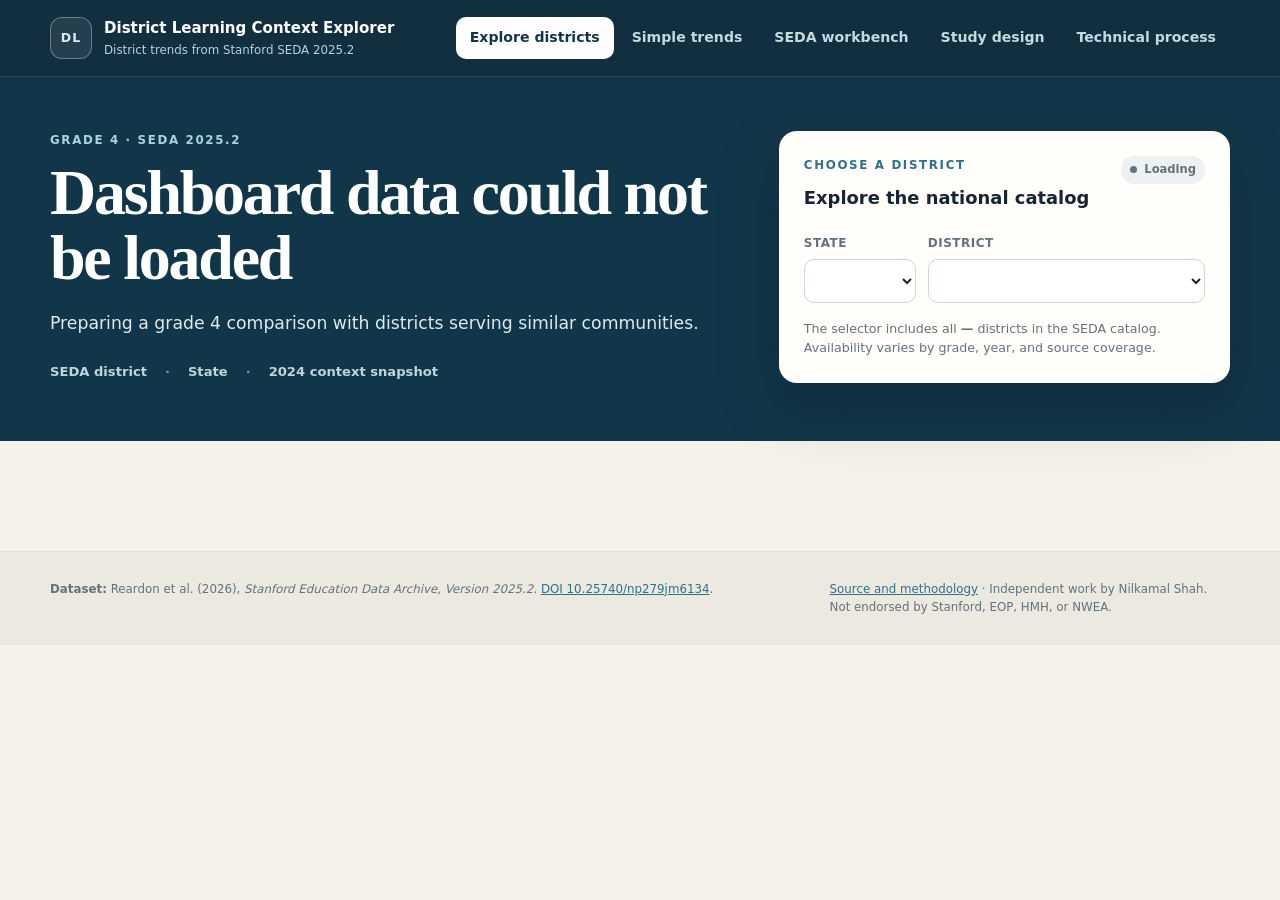
==== commit 16a0869a: "Clarify SEDA scores and optimize dashboard loading" ====
--- a/site/index.html
+++ b/site/index.html
@@ -5,12 +5,12 @@
   <meta name="viewport" content="width=device-width, initial-scale=1">
   <meta name="description" content="Explore annual district results, comparison groups, a public-data study plan, and the SQL and Python pipeline behind Stanford SEDA 2025.2.">
   <title>District Learning Context Explorer</title>
-  <link rel="stylesheet" href="assets/styles.css?v=bc40d1e3d73f428a">
-  <script src="data/dashboard-data.js?v=de676be0a6518f3b" defer></script>
-  <script src="assets/plotly-3.1.0.min.js?v=8ef4c6ab1369f001" defer></script>
-  <script src="assets/dashboard.js?v=52cbb143dc857bfd" defer></script>
-  <script src="assets/workbench.js?v=593e6f5ebc6c6e3c" defer></script>
-  <script src="assets/trends.js?v=f507db4bdc6987c9" defer></script>
+  <link rel="stylesheet" href="assets/styles.css?v=0c34141f0e9334de">
+  <script src="data/dashboard-data.js?v=ce870af7643685df" defer></script>
+  <script src="assets/data-loader.js?v=afe022d8ac618143" defer></script>
+  <script src="assets/dashboard.js?v=711fca05bd130c04" defer></script>
+  <script src="assets/workbench.js?v=e8b8a858ed4766c8" defer></script>
+  <script src="assets/trends.js?v=18e946f127c330c4" defer></script>
 </head>
 <body>
   <a class="skip-link" href="#main-content">Skip to content</a>
@@ -71,11 +71,6 @@
       </div>
 
       <div class="shell content-shell">
-        <div class="interpretation-note">
-          <strong>About these results.</strong>
-          Each value estimates district-wide average performance for the students tested that year. Individual outcomes and causes require other evidence.
-        </div>
-
         <section id="unavailable-panel" class="unavailable-card" hidden aria-live="polite">
           <p class="eyebrow dark">Why a profile is not shown</p>
           <h2 id="unavailable-title">Grade 4 comparison unavailable</h2>
@@ -103,8 +98,10 @@
               <div>
                 <h2 id="trend-heading">Average test score over time</h2>
                 <div id="score-chart-guide" class="chart-reading-guide">
-                  <strong>Chart key</strong>
-                  <p>Orange is the selected district. The dotted blue line is the typical result among comparison districts, and the shaded area contains the middle 50%. <b>Zero is SEDA’s fixed national reference</b> for the same grade and subject. Thin orange bars show 95% uncertainty intervals. SEDA has no annual estimates for 2020 or 2021.</p>
+                  <strong>How to read these numbers</strong>
+                  <p>This page uses SEDA’s Cohort Standardized scale. The number measures the distance between a district’s estimated average and SEDA’s fixed national reference for the same grade and subject. Zero matches the reference. Positive numbers are above it and negative numbers are below it. The unit is a standard deviation, which lets Stanford place results from different state tests on one common scale.</p>
+                  <p><b>A score of +0.89 means the district’s estimated average is about 0.89 standard deviations above the reference.</b> It is not 89% and it is not an individual student score. The smaller range below each score shows uncertainty. For example, if the estimate is +1.03 and the range is +0.89 to +1.16, +1.03 is the best estimate and the other two numbers are the lower and upper ends of the range.</p>
+                  <p>Orange is the selected district. The dotted blue line is the typical result among comparison districts, the shaded area contains the middle 50%, and thin orange bars show uncertainty. Each point is the estimated district average for students tested that year. SEDA has no annual estimates for 2020 or 2021. Read <a href="https://edopportunity.org/trends/methods/">Stanford’s methods <span aria-hidden="true">↗</span></a> or the <a href="https://stacks.stanford.edu/file/np279jm6134/SEDA_documentation_2025.2.pdf">SEDA 2025.2 technical documentation (PDF) <span aria-hidden="true">↗</span></a>.</p>
                 </div>
               </div>
             </div>
@@ -119,12 +116,11 @@
           </section>
 
           <section aria-labelledby="match-heading">
-            <div class="section-heading">
-              <div>
-                <h2 id="match-heading">Four factors, weighted equally</h2>
-                <p>The comparison uses district size, economic context, student composition, and locale. Each factor counts for 25%. Test scores are not used to choose the group.</p>
-              </div>
-              <span class="outcome-badge">25% each</span>
+            <div class="section-heading text-only">
+              <div>
+                <h2 id="match-heading">Why these districts are comparable</h2>
+                <p>The group is selected using four measures of community context. The full calculation is in Technical Process.</p>
+              </div>
             </div>
             <div class="two-column-grid">
               <article class="panel-card">
@@ -170,12 +166,6 @@
               </div>
             </article>
           </section>
-
-          <section class="evidence-card comparison-limits" aria-labelledby="comparison-limits-heading">
-            <p class="eyebrow dark">Interpretation limits</p>
-            <h2 id="comparison-limits-heading">What these estimates describe</h2>
-            <p>These estimates describe district-level patterns within the selected grade and subject. They do not rank schools, predict an individual student’s outcome, or explain why results changed.</p>
-          </section>
         </div>
       </div>
     </section>
@@ -199,11 +189,6 @@
       </div>
 
       <div class="shell content-shell trends-content">
-        <div class="interpretation-note">
-          <strong>Each year includes a different group of students.</strong>
-          Each point is the estimated district average for the students tested that year. The chart does not track the same students over time.
-        </div>
-
         <section class="trends-controls" aria-labelledby="trend-controls-heading">
           <div class="trends-controls-heading">
             <div>
@@ -254,7 +239,7 @@
           <section aria-labelledby="trend-summary-heading">
             <div class="section-heading">
               <div>
-                <h2 id="trend-summary-heading">Latest result and changes from 2019 and 2022</h2>
+                <h2 id="trend-summary-heading">Latest result and changes since 2018–19 and 2021–22</h2>
               </div>
               <span id="trend-record-count" class="quiet-label">—</span>
             </div>
@@ -267,12 +252,12 @@
               <article>
                 <span>Change since 2018–19</span>
                 <strong id="trend-change-2019">—</strong>
-                <p id="trend-change-2019-detail">Uses spring 2019 as the starting point.</p>
+                <p id="trend-change-2019-detail">Starting point: 2018–19.</p>
               </article>
               <article>
                 <span>Change since 2021–22</span>
                 <strong id="trend-change-2022">—</strong>
-                <p id="trend-change-2022-detail">Uses spring 2022 as the starting point.</p>
+                <p id="trend-change-2022-detail">Starting point: 2021–22.</p>
               </article>
             </div>
           </section>
@@ -281,7 +266,7 @@
             <div class="section-heading text-only">
               <div>
                 <h2 id="simple-trend-heading">Fourth-grade math by year</h2>
-                <p id="trend-chart-caption">Each dot is one spring district estimate. Zero is SEDA’s fixed national reference for fourth-grade math. Higher values indicate stronger estimated performance. No annual estimates are available for 2020 or 2021.</p>
+                <p id="trend-chart-caption">Each dot is one spring district estimate. No annual estimates are available for 2020 or 2021.</p>
               </div>
             </div>
             <article class="chart-card trend-chart-card">
@@ -300,21 +285,15 @@
 
           <section class="trend-explain-grid" aria-label="How to interpret this view">
             <article class="panel-card">
-              <p class="eyebrow dark">How to read the number</p>
-              <h2>Zero is the national reference</h2>
-              <p>A value of +1.00 is about one student-level standard deviation above SEDA’s fixed national reference for the selected grade and subject. These are standardized estimates rather than percentages or raw scale scores.</p>
-            </article>
-            <article class="panel-card">
-              <p class="eyebrow dark">What a change means</p>
-              <h2>Each year includes a different group of students</h2>
-              <p>Changes in the line describe changes in the district average. They do not measure growth for the same students or establish a cause.</p>
+              <h2>How to read the chart</h2>
+              <p><strong>Zero is the national reference.</strong> A value of +1.00 is approximately one student-level standard deviation above SEDA’s fixed reference for the selected grade and subject.</p>
+              <p><strong>Each year includes a different group of students.</strong> Comparing points shows district-level change among the students tested each year. Same-student growth and causes require a separate analysis.</p>
             </article>
           </section>
 
           <section aria-labelledby="trend-records-heading">
             <div class="section-heading text-only">
               <div>
-                <p class="eyebrow dark">The reported values</p>
                 <h2 id="trend-records-heading">Year-by-year detail</h2>
                 <p>The 95% range shows the uncertainty around each estimate. Test counts are aggregate counts supplied in the public district file.</p>
               </div>
@@ -421,7 +400,6 @@
           <section aria-labelledby="wb-summary-heading">
             <div class="section-heading">
               <div>
-                <p class="eyebrow dark">Current evidence window</p>
                 <h2 id="wb-summary-heading">Coverage and precision at a glance</h2>
               </div>
               <span id="wb-se-basis" class="quiet-label">Within-state standard errors</span>
@@ -437,7 +415,6 @@
           <section aria-labelledby="wb-trend-heading">
             <div class="section-heading text-only">
               <div>
-                <p class="eyebrow dark">Yearly trajectory</p>
                 <h2 id="wb-trend-heading">One grade and subject, with 95% intervals</h2>
                 <p id="wb-trend-caption">The gap preserves the absence of 2020 and 2021 results. Hover a point for detail; the estimate table provides the same values for keyboard and screen-reader users.</p>
               </div>
@@ -504,7 +481,7 @@
             <div>
               <p class="eyebrow dark">Workbench scope</p>
               <h2 id="wb-difference-heading">Annual district-grade-subject estimates</h2>
-              <p>This view covers administrative districts, all students, grades 3–8, math and reading, and the Cohort Standardized scale. It provides yearly estimates, uncertainty, missingness, test counts, multi-district charts, and filtered export.</p>
+              <p>I kept this version at the administrative-district level so the achievement estimates, context measures, and district identifiers use one consistent unit. It covers all students in grades 3–8, keeps math and reading separate, and provides yearly estimates, uncertainty, missingness, test counts, multi-district charts, and filtered export.</p>
             </div>
           </section>
         </div>
@@ -517,7 +494,7 @@
           <div class="research-hero-copy">
             <p class="eyebrow">Worked study design</p>
             <h1>How I would build data for a new research question</h1>
-            <p class="hero-copy">This example joins 2022–2024 SEDA estimates with public finance, enrollment, staffing, and inflation data. It is a study plan; no results have been calculated.</p>
+            <p class="hero-copy">This study plan shows how I would join 2022–2024 SEDA estimates with public finance, enrollment, staffing, and inflation data. No results have been calculated.</p>
             <div class="research-hero-meta" aria-label="Research example status">
               <span>2022–2024</span>
               <span>Grade 4 math</span>
@@ -619,7 +596,7 @@
         <section class="research-handoff" aria-labelledby="research-handoff-heading">
           <div>
             <h2 id="research-handoff-heading">What the researcher would receive</h2>
-            <p>The handoff would include the dataset, its documentation, the join checks, the code used to build it, and a short explanation of the results.</p>
+            <p>These materials would let another analyst review the planned joins, run the analysis, and revise its assumptions.</p>
           </div>
           <ul>
             <li>Clean dataset and data dictionary</li>
@@ -637,7 +614,7 @@
             <a href="https://nces.ed.gov/ccd/pau_rev.asp">National Center for Education Statistics district data <span aria-hidden="true">↗</span></a>
             <a href="https://www.bls.gov/cpi/data.htm">Bureau of Labor Statistics inflation data <span aria-hidden="true">↗</span></a>
           </div>
-          <p>The 2022–2024 window reflects the overlap between the released recent SEDA district crosswalk and currently available public finance data. Extending the study to older years would require an additional historical district-identity bridge.</p>
+          <p>I stopped at 2022–2024 because that is the clean overlap between the recent SEDA district crosswalk and currently available public finance data. Going further back would require a separate historical district-identity bridge.</p>
         </section>
       </div>
     </section>
@@ -669,9 +646,9 @@
             <li><span>01</span><strong>Verify</strong><p>Names, sizes, headers, required columns, and SHA-256 fingerprints</p></li>
             <li><span>02</span><strong>Stage</strong><p>Explicit CSV parsing, all-string intake, and controlled type conversion</p></li>
             <li><span>03</span><strong>Model</strong><p>Stable district dimension, analytical marts, coverage, and audit tables</p></li>
-            <li><span>04</span><strong>Match</strong><p>Select comparison districts using community context, not test scores</p></li>
+            <li><span>04</span><strong>Match</strong><p>Select comparison districts using the four context measures</p></li>
             <li><span>05</span><strong>Quantify</strong><p>Use the appropriate uncertainty measure and check reporting coverage</p></li>
-            <li><span>06</span><strong>Publish</strong><p>Create one browser data file per grade and render the interactive charts</p></li>
+            <li><span>06</span><strong>Publish</strong><p>Create one browser file per grade, smaller state files for the opening view, and render the interactive charts</p></li>
           </ol>
           <div class="stack-list" aria-label="Technology stack">
             <span>Python 3.11+</span><span>SQL</span><span>DuckDB</span><span>pandas</span><span>NumPy</span><span>Plotly</span><span>Jinja2</span><span>PyYAML</span><span>pytest</span><span>Ruff</span><span>GitHub Actions</span><span>GitHub Pages</span>
@@ -718,23 +695,22 @@
         <section aria-labelledby="matching-heading">
           <div class="section-heading">
             <div>
-              <h2 id="matching-heading">Four factors, each worth 25%</h2>
-              <p>The model compares districts using community context. Test scores do not influence which districts are selected.</p>
+              <h2 id="matching-heading">How the comparison score is calculated</h2>
+              <p><code>comparison score = 0.25 × (size difference + economic difference + composition difference + place difference)</code></p>
             </div>
           </div>
           <div class="domain-grid">
-            <article><strong>District size</strong><span>25%</span><p>Student enrollment in grades 3–8</p></article>
-            <article><strong>Economic context</strong><span>25%</span><p>Family poverty and local economic conditions</p></article>
-            <article><strong>Student composition</strong><span>25%</span><p>District race and ethnicity shares</p></article>
-            <article><strong>Place</strong><span>25%</span><p>City, suburb, town, and rural mix</p></article>
+            <article><strong>District size</strong><p>Student enrollment in grades 3–8</p></article>
+            <article><strong>Economic context</strong><p>Family poverty and local economic conditions</p></article>
+            <article><strong>Student composition</strong><p>District race and ethnicity shares</p></article>
+            <article><strong>Place</strong><p>City, suburb, town, and rural mix</p></article>
           </div>
           <article class="method-card">
-            <p class="weighting-note">I used equal weights because I did not have a defensible reason to favor one category. I have not yet tested how much the selected comparison group changes under other weights; that would be my first sensitivity check.</p>
+            <p class="weighting-note">I used equal weights because I didn’t have a good reason to favor one factor. Test scores are not part of this calculation. My first sensitivity check would be to see how much the group changes under different weights.</p>
             <ol>
-              <li>Use 2024 community information and include only districts that serve the selected grade.</li>
+              <li>Use 2024 community information, the latest year with the full set of context fields, and hold that snapshot fixed across the chart.</li>
               <li>Start with districts in the same state that have a similar grade range, locale, enrollment, and poverty rate.</li>
-              <li>Calculate one comparison score from the four factors above. Each factor contributes 25%.</li>
-              <li>Select up to 15 same-state comparison districts. At least 10 are required for the main comparison.</li>
+              <li>Select up to 15 same-state districts; at least 10 are required for the main comparison.</li>
               <li>If there are too few in-state districts, show a separate nationwide comparison group.</li>
               <li>Report whenever the search rules had to be widened.</li>
             </ol>
--- a/site/assets/styles.css
+++ b/site/assets/styles.css
@@ -532,15 +532,14 @@
 
 .trend-explain-grid {
   display: grid;
-  grid-template-columns: repeat(2, minmax(0, 1fr));
+  grid-template-columns: 1fr;
   gap: 18px;
   margin-top: 52px;
 }
 
 .trend-explain-grid .panel-card { border-top: 4px solid var(--green); }
-.trend-explain-grid .panel-card:last-child { border-top-color: var(--orange); }
 .trend-explain-grid h2 { margin: 0; font-size: 1.35rem; }
-.trend-explain-grid p:last-child { margin: 12px 0 0; color: var(--muted); }
+.trend-explain-grid .panel-card p { margin: 12px 0 0; color: var(--muted); }
 
 .trend-source-note {
   margin: 28px 0 0;
@@ -1173,8 +1172,7 @@
   color: white;
 }
 
-.domain-grid article span { position: absolute; top: 18px; right: 18px; color: #88b8c5; font-size: 0.77rem; font-weight: 800; }
-.domain-grid article p { margin: 28px 0 0; color: #bed7de; font-size: 0.82rem; }
+.domain-grid article p { margin: 16px 0 0; color: #bed7de; font-size: 0.82rem; }
 
 .method-card { margin-top: 14px; padding: 24px 28px; box-shadow: none; }
 .weighting-note { margin: 0 0 18px; border-left: 3px solid var(--orange); padding-left: 15px; color: var(--navy); }
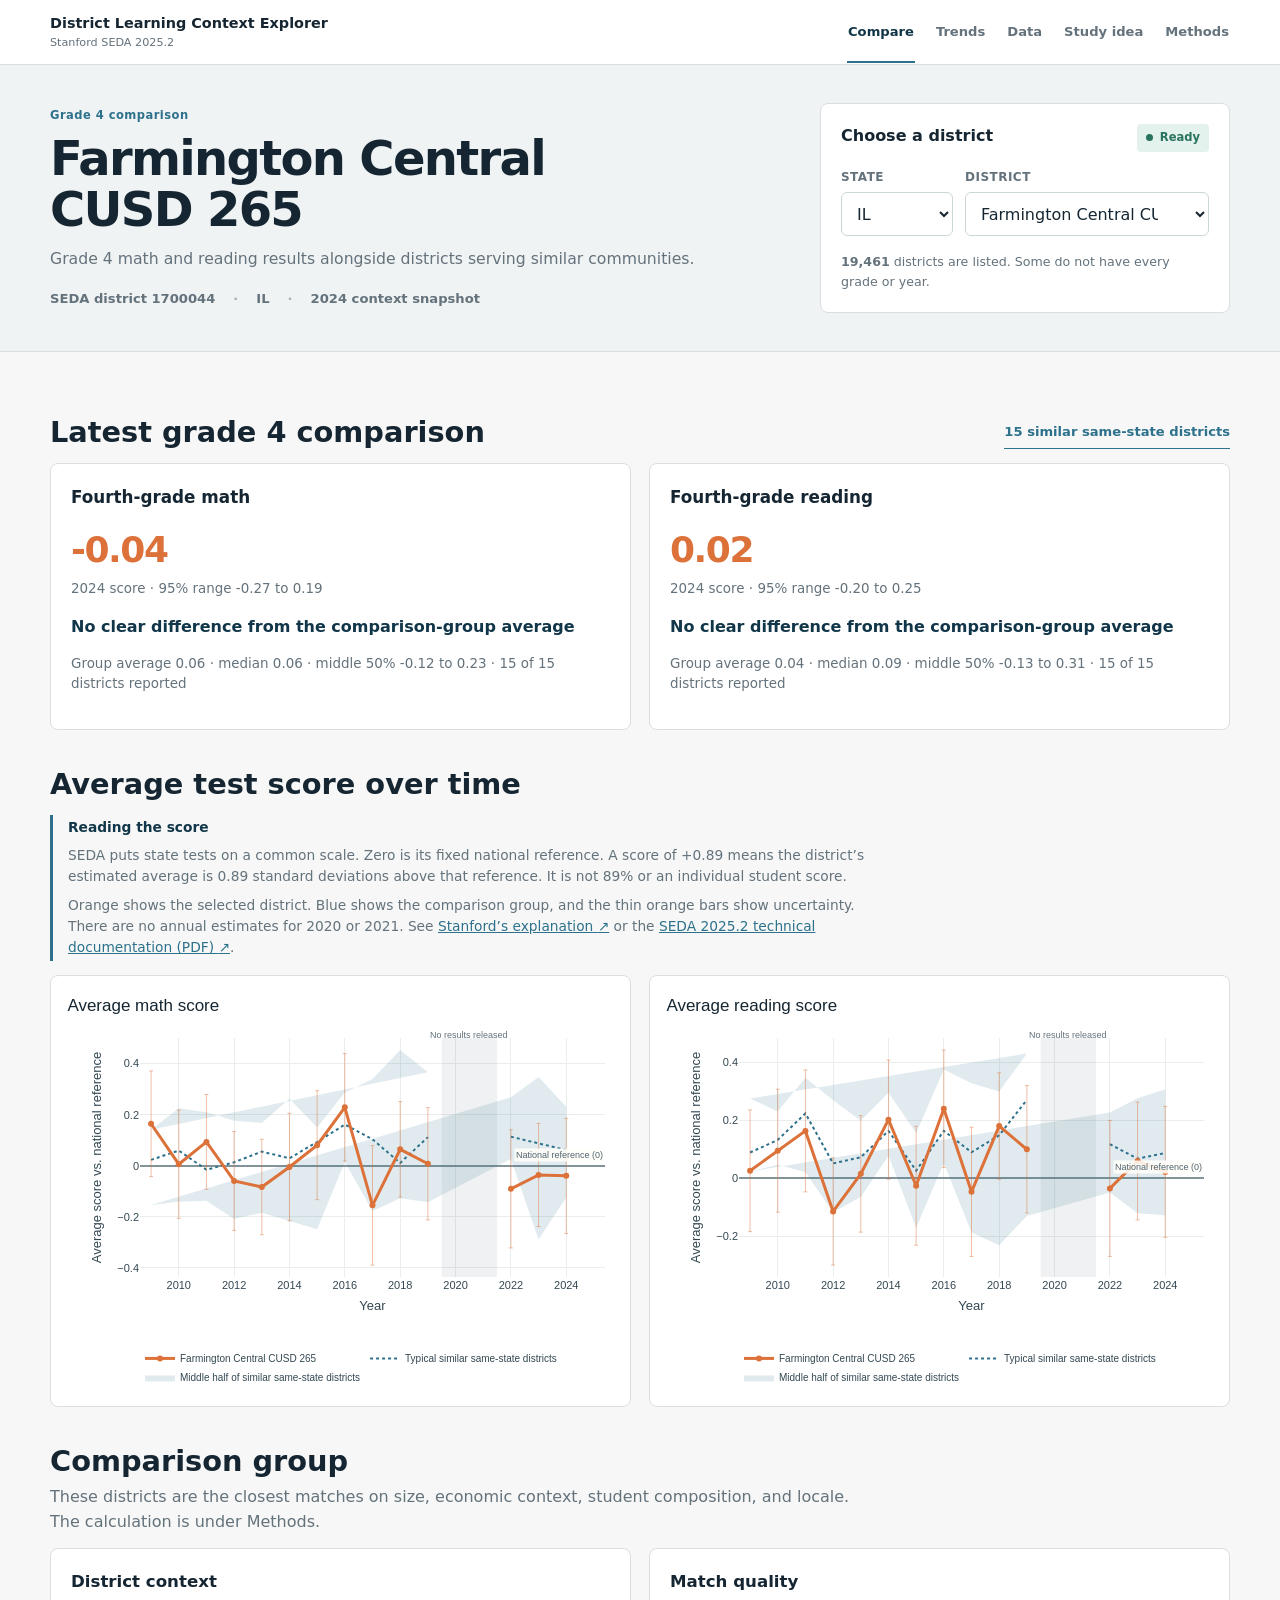
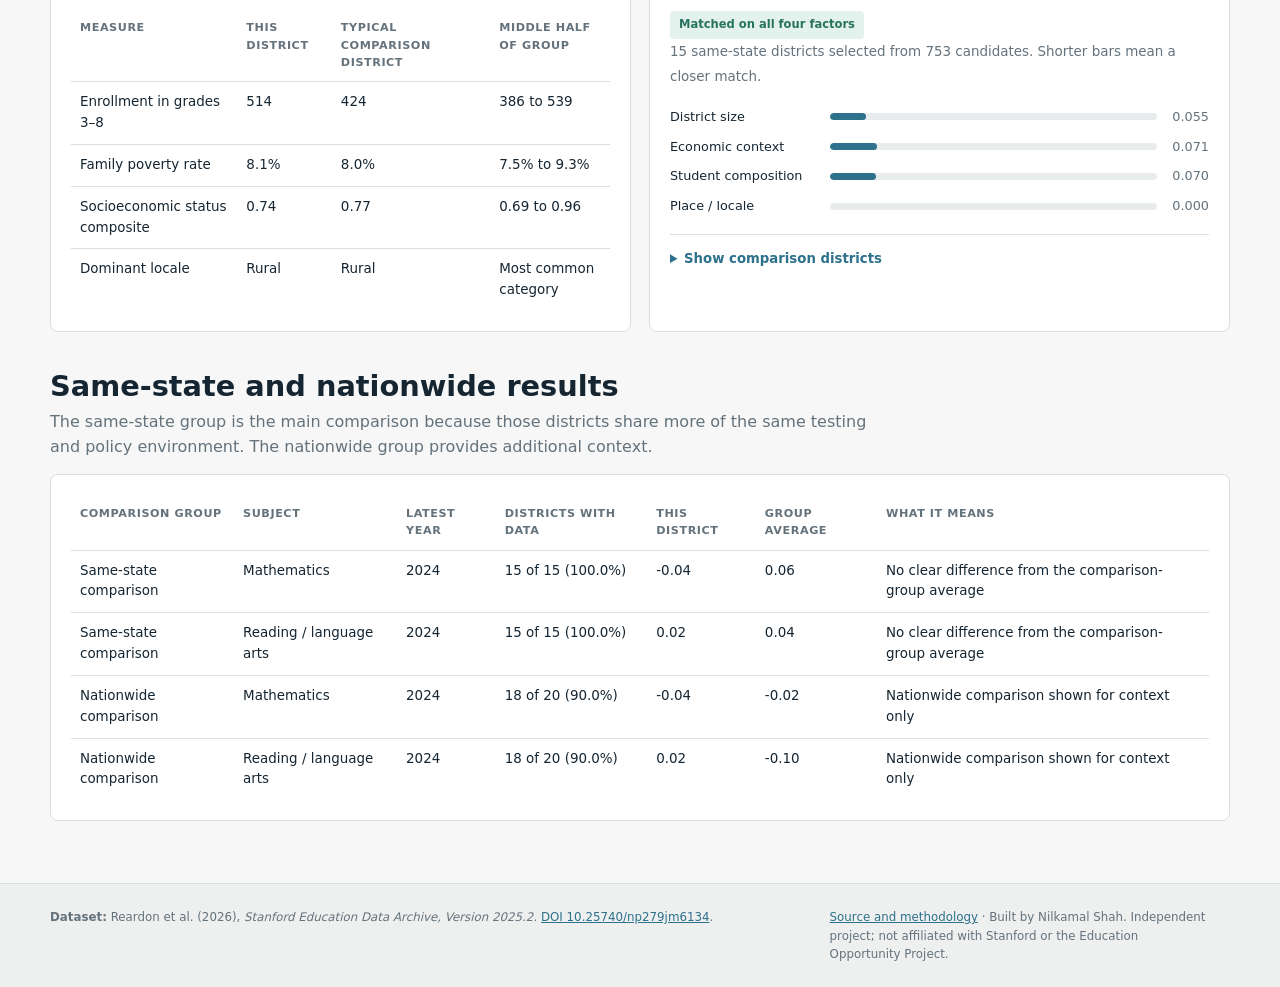
==== commit d0b5ca3b: "Make dashboard feel more like a working analysis" ====
--- a/site/index.html
+++ b/site/index.html
@@ -3,32 +3,31 @@
 <head>
   <meta charset="utf-8">
   <meta name="viewport" content="width=device-width, initial-scale=1">
-  <meta name="description" content="Explore annual district results, comparison groups, a public-data study plan, and the SQL and Python pipeline behind Stanford SEDA 2025.2.">
+  <meta name="description" content="A district-level view of Stanford SEDA 2025.2 results, comparisons, and methods.">
   <title>District Learning Context Explorer</title>
-  <link rel="stylesheet" href="assets/styles.css?v=0c34141f0e9334de">
-  <script src="data/dashboard-data.js?v=ce870af7643685df" defer></script>
+  <link rel="stylesheet" href="assets/styles.css?v=c1c7db0d9975f37b">
+  <script src="data/dashboard-data.js?v=f6e3a845bd906a9e" defer></script>
   <script src="assets/data-loader.js?v=afe022d8ac618143" defer></script>
-  <script src="assets/dashboard.js?v=711fca05bd130c04" defer></script>
-  <script src="assets/workbench.js?v=e8b8a858ed4766c8" defer></script>
-  <script src="assets/trends.js?v=18e946f127c330c4" defer></script>
+  <script src="assets/dashboard.js?v=ba37c0e82d312d40" defer></script>
+  <script src="assets/workbench.js?v=8bf105cbca7a103c" defer></script>
+  <script src="assets/trends.js?v=fdc43dabb6af0057" defer></script>
 </head>
 <body>
   <a class="skip-link" href="#main-content">Skip to content</a>
   <header class="site-header">
     <div class="shell header-row">
       <a class="brand" href="./" aria-label="District Learning Context Explorer home">
-        <span class="brand-mark" aria-hidden="true">DL</span>
         <span>
           <strong>District Learning Context Explorer</strong>
-          <small>District trends from Stanford SEDA 2025.2</small>
+          <small>Stanford SEDA 2025.2</small>
         </span>
       </a>
       <nav class="tabs" role="tablist" aria-label="Dashboard sections">
-        <button id="explore-tab" class="tab is-active" type="button" role="tab" aria-label="Explore districts" aria-selected="true" aria-controls="explore-panel" data-tab="explore"><span class="tab-wide">Explore districts</span><span class="tab-short" aria-hidden="true">Explore</span></button>
-        <button id="trends-tab" class="tab" type="button" role="tab" aria-label="Simple district trends" aria-selected="false" aria-controls="trends-panel" data-tab="trends"><span class="tab-wide">Simple trends</span><span class="tab-short" aria-hidden="true">Trends</span></button>
-        <button id="workbench-tab" class="tab" type="button" role="tab" aria-label="SEDA workbench" aria-selected="false" aria-controls="workbench-panel" data-tab="workbench"><span class="tab-wide">SEDA workbench</span><span class="tab-short" aria-hidden="true">Data</span></button>
-        <button id="research-tab" class="tab" type="button" role="tab" aria-label="Study design" aria-selected="false" aria-controls="research-panel" data-tab="research"><span class="tab-wide">Study design</span><span class="tab-short" aria-hidden="true">Study</span></button>
-        <button id="technical-tab" class="tab" type="button" role="tab" aria-label="Technical process" aria-selected="false" aria-controls="technical-panel" data-tab="technical"><span class="tab-wide">Technical process</span><span class="tab-short" aria-hidden="true">Process</span></button>
+        <button id="explore-tab" class="tab is-active" type="button" role="tab" aria-label="Compare districts" aria-selected="true" aria-controls="explore-panel" data-tab="explore"><span class="tab-wide">Compare</span><span class="tab-short" aria-hidden="true">Compare</span></button>
+        <button id="trends-tab" class="tab" type="button" role="tab" aria-label="District trends" aria-selected="false" aria-controls="trends-panel" data-tab="trends"><span class="tab-wide">Trends</span><span class="tab-short" aria-hidden="true">Trends</span></button>
+        <button id="workbench-tab" class="tab" type="button" role="tab" aria-label="Explore SEDA data" aria-selected="false" aria-controls="workbench-panel" data-tab="workbench"><span class="tab-wide">Data</span><span class="tab-short" aria-hidden="true">Data</span></button>
+        <button id="research-tab" class="tab" type="button" role="tab" aria-label="Study idea" aria-selected="false" aria-controls="research-panel" data-tab="research"><span class="tab-wide">Study idea</span><span class="tab-short" aria-hidden="true">Study</span></button>
+        <button id="technical-tab" class="tab" type="button" role="tab" aria-label="Methods and technical process" aria-selected="false" aria-controls="technical-panel" data-tab="technical"><span class="tab-wide">Methods</span><span class="tab-short" aria-hidden="true">Methods</span></button>
       </nav>
     </div>
   </header>
@@ -38,9 +37,9 @@
       <div class="analysis-hero">
         <div class="shell hero-grid">
           <div>
-            <p class="eyebrow">Grade 4 · SEDA 2025.2</p>
+            <p class="eyebrow">Grade 4 comparison</p>
             <h1 id="district-heading">Loading district data…</h1>
-            <p id="district-subtitle" class="hero-copy">Preparing a grade 4 comparison with districts serving similar communities.</p>
+            <p id="district-subtitle" class="hero-copy">Math and reading results alongside districts serving similar communities.</p>
             <div class="hero-meta" aria-label="Selected district details">
               <span id="district-id-meta">SEDA district</span>
               <span id="district-state-meta">State</span>
@@ -50,8 +49,7 @@
           <aside class="selector-card" aria-labelledby="selector-title">
             <div class="selector-heading">
               <div>
-                <p class="eyebrow dark">Choose a district</p>
-                <h2 id="selector-title">Explore the national catalog</h2>
+                <h2 id="selector-title">Choose a district</h2>
               </div>
               <span id="availability-indicator" class="status-dot">Loading</span>
             </div>
@@ -65,7 +63,7 @@
                 <select id="district-select" aria-label="Select a district"></select>
               </label>
             </div>
-            <p class="selector-note">The selector includes all <strong id="catalog-count">—</strong> districts in the SEDA catalog. Availability varies by grade, year, and source coverage.</p>
+            <p class="selector-note"><strong id="catalog-count">—</strong> districts are listed. Some do not have every grade or year.</p>
           </aside>
         </div>
       </div>
@@ -82,8 +80,7 @@
           <section aria-labelledby="latest-heading">
             <div class="section-heading">
               <div>
-                <p class="eyebrow dark">Latest grade 4 results</p>
-                <h2 id="latest-heading">How the district compares now</h2>
+                <h2 id="latest-heading">Latest grade 4 comparison</h2>
               </div>
               <div id="primary-pool-label" class="quiet-label">—</div>
             </div>
@@ -98,10 +95,9 @@
               <div>
                 <h2 id="trend-heading">Average test score over time</h2>
                 <div id="score-chart-guide" class="chart-reading-guide">
-                  <strong>How to read these numbers</strong>
-                  <p>This page uses SEDA’s Cohort Standardized scale. The number measures the distance between a district’s estimated average and SEDA’s fixed national reference for the same grade and subject. Zero matches the reference. Positive numbers are above it and negative numbers are below it. The unit is a standard deviation, which lets Stanford place results from different state tests on one common scale.</p>
-                  <p><b>A score of +0.89 means the district’s estimated average is about 0.89 standard deviations above the reference.</b> It is not 89% and it is not an individual student score. The smaller range below each score shows uncertainty. For example, if the estimate is +1.03 and the range is +0.89 to +1.16, +1.03 is the best estimate and the other two numbers are the lower and upper ends of the range.</p>
-                  <p>Orange is the selected district. The dotted blue line is the typical result among comparison districts, the shaded area contains the middle 50%, and thin orange bars show uncertainty. Each point is the estimated district average for students tested that year. SEDA has no annual estimates for 2020 or 2021. Read <a href="https://edopportunity.org/trends/methods/">Stanford’s methods <span aria-hidden="true">↗</span></a> or the <a href="https://stacks.stanford.edu/file/np279jm6134/SEDA_documentation_2025.2.pdf">SEDA 2025.2 technical documentation (PDF) <span aria-hidden="true">↗</span></a>.</p>
+                  <strong>Reading the score</strong>
+                  <p>SEDA puts state tests on a common scale. Zero is its fixed national reference. A score of +0.89 means the district’s estimated average is 0.89 standard deviations above that reference. It is not 89% or an individual student score.</p>
+                  <p>Orange shows the selected district. Blue shows the comparison group, and the thin orange bars show uncertainty. There are no annual estimates for 2020 or 2021. See <a href="https://edopportunity.org/trends/methods/">Stanford’s explanation <span aria-hidden="true">↗</span></a> or the <a href="https://stacks.stanford.edu/file/np279jm6134/SEDA_documentation_2025.2.pdf">SEDA 2025.2 technical documentation (PDF) <span aria-hidden="true">↗</span></a>.</p>
                 </div>
               </div>
             </div>
@@ -118,13 +114,13 @@
           <section aria-labelledby="match-heading">
             <div class="section-heading text-only">
               <div>
-                <h2 id="match-heading">Why these districts are comparable</h2>
-                <p>The group is selected using four measures of community context. The full calculation is in Technical Process.</p>
+                <h2 id="match-heading">Comparison group</h2>
+                <p>These districts are the closest matches on size, economic context, student composition, and locale. The calculation is under Methods.</p>
               </div>
             </div>
             <div class="two-column-grid">
               <article class="panel-card">
-                <h3>Context balance</h3>
+                <h3>District context</h3>
                 <div class="table-scroll">
                   <table>
                     <thead><tr><th>Measure</th><th>This district</th><th>Typical comparison district</th><th>Middle half of group</th></tr></thead>
@@ -133,7 +129,7 @@
                 </div>
               </article>
               <article class="panel-card">
-                <h3>How closely the group matches</h3>
+                <h3>Match quality</h3>
                 <p id="selection-status-copy"></p>
                 <div id="distance-bars" class="distance-bars"></div>
                 <details>
@@ -152,7 +148,6 @@
           <section aria-labelledby="sensitivity-heading">
             <div class="section-heading text-only">
               <div>
-                <p class="eyebrow dark">Check the comparison</p>
                 <h2 id="sensitivity-heading">Same-state and nationwide results</h2>
                 <p>The same-state group is the main comparison because those districts share more of the same testing and policy environment. The nationwide group provides additional context.</p>
               </div>
@@ -174,9 +169,9 @@
       <div class="trends-hero">
         <div class="shell trends-hero-grid">
           <div>
-            <p class="eyebrow">Annual district results</p>
-            <h1>District results by grade and subject</h1>
-            <p class="hero-copy">Choose one district, grade, and subject. The starting view shows fourth-grade math in North Palos School District 117.</p>
+            <p class="eyebrow">District trend</p>
+            <h1>One district, grade, and subject</h1>
+            <p class="hero-copy">Choose a district to see its released annual results. The page opens with fourth-grade math in North Palos School District 117.</p>
           </div>
           <aside class="trend-hero-result">
             <p class="eyebrow dark">Starting view</p>
@@ -192,7 +187,7 @@
         <section class="trends-controls" aria-labelledby="trend-controls-heading">
           <div class="trends-controls-heading">
             <div>
-              <h2 id="trend-controls-heading">What do you want to see?</h2>
+              <h2 id="trend-controls-heading">Choose a district, grade, and subject</h2>
             </div>
             <button id="trend-copy" class="secondary-button" type="button">Copy this view link</button>
           </div>
@@ -228,7 +223,6 @@
         </section>
 
         <section id="trend-unavailable" class="unavailable-card trend-unavailable" hidden aria-live="polite">
-          <p class="eyebrow dark">Unavailable selection</p>
           <h2>No SEDA estimate is available for this selection</h2>
           <p id="trend-unavailable-copy"></p>
           <p class="small">Try another grade, subject, or district.</p>
@@ -239,13 +233,13 @@
           <section aria-labelledby="trend-summary-heading">
             <div class="section-heading">
               <div>
-                <h2 id="trend-summary-heading">Latest result and changes since 2018–19 and 2021–22</h2>
+                <h2 id="trend-summary-heading">Latest result and change over time</h2>
               </div>
               <span id="trend-record-count" class="quiet-label">—</span>
             </div>
             <div class="trend-metric-grid">
               <article>
-                <span>Latest estimated average</span>
+                <span>Latest score</span>
                 <strong id="trend-latest-value">—</strong>
                 <p id="trend-latest-detail">—</p>
               </article>
@@ -274,20 +268,11 @@
             </article>
           </section>
 
-          <section class="trend-difference single-column" aria-labelledby="trend-difference-heading">
-            <div class="trend-difference-intro">
-              <p class="eyebrow dark">Use of the SEDA data</p>
-              <h2 id="trend-difference-heading">Annual estimates for one district, grade, and subject</h2>
-              <p>Stanford’s Explorer summarizes national patterns using modeled 2022–2025 measures. This page displays released annual estimates, exact years, missingness, test counts, and uncertainty for a selected district, grade, and subject.</p>
-              <a class="primary-button trend-official-link" href="https://edopportunity.org/trends/explorer/">Open Stanford’s Explorer <span aria-hidden="true">↗</span></a>
-            </div>
-          </section>
-
           <section class="trend-explain-grid" aria-label="How to interpret this view">
             <article class="panel-card">
-              <h2>How to read the chart</h2>
-              <p><strong>Zero is the national reference.</strong> A value of +1.00 is approximately one student-level standard deviation above SEDA’s fixed reference for the selected grade and subject.</p>
-              <p><strong>Each year includes a different group of students.</strong> Comparing points shows district-level change among the students tested each year. Same-student growth and causes require a separate analysis.</p>
+              <h2>Reading this view</h2>
+              <p>Zero is SEDA’s national reference. A value of +1.00 is about one standard deviation above it for the selected grade and subject.</p>
+              <p>Each year includes a different group of students, so the line shows district results over time rather than growth for the same children.</p>
             </article>
           </section>
 
@@ -295,7 +280,7 @@
             <div class="section-heading text-only">
               <div>
                 <h2 id="trend-records-heading">Year-by-year detail</h2>
-                <p>The 95% range shows the uncertainty around each estimate. Test counts are aggregate counts supplied in the public district file.</p>
+                <p>The range shows uncertainty around each score. A test count marked “Estimated by SEDA” was derived in the SEDA release rather than reported directly.</p>
               </div>
             </div>
             <article class="panel-card">
@@ -317,20 +302,12 @@
       <div class="workbench-hero">
         <div class="shell workbench-hero-grid">
           <div>
-            <p class="eyebrow">SEDA 2025.2 · analyst view</p>
-            <h1>Explore the estimates behind the summary</h1>
-            <p class="hero-copy">Compare yearly grade-specific district estimates, inspect uncertainty and missingness, and export only the evidence in your current view.</p>
-            <div class="scope-list" aria-label="Workbench data scope">
-              <span>Administrative districts</span><span>All students</span><span>Cohort Standardized (CS) scale</span><span>Grades 3–8</span><span>Math and reading</span><span>2009–2019 · 2022–2025</span>
-            </div>
-            <a class="mobile-official-link" href="https://edopportunity.org/trends/explorer/">Stanford also provides the official national Explorer <span aria-hidden="true">↗</span></a>
-          </div>
-          <aside class="scope-card">
-            <p class="eyebrow dark">Related Stanford resource</p>
-            <h2>Official Education Opportunity Trends Explorer</h2>
-            <p>Stanford’s Explorer provides national maps, subgroup views, and modeled 2022–2025 summaries. This workbench displays annual district-grade-subject estimates and their uncertainty.</p>
-            <a class="text-link" href="https://edopportunity.org/trends/explorer/">Open Stanford’s official Explorer <span aria-hidden="true">↗</span></a>
-          </aside>
+            <p class="eyebrow">SEDA 2025.2</p>
+            <h1>Compare district results</h1>
+            <p class="hero-copy">Choose a grade and subject, add up to four districts, and download the records shown.</p>
+            <p class="scope-line">Administrative districts · all students · grades 3–8 · math and reading · 2009–2019 and 2022–2025</p>
+            <a class="mobile-official-link" href="https://edopportunity.org/trends/explorer/">Open Stanford’s national Explorer <span aria-hidden="true">↗</span></a>
+          </div>
         </div>
       </div>
 
@@ -338,7 +315,7 @@
         <section class="workbench-controls" aria-labelledby="workbench-controls-heading">
           <div class="workbench-controls-heading">
             <div>
-              <h2 id="workbench-controls-heading">Choose a grade-subject slice and up to four districts</h2>
+              <h2 id="workbench-controls-heading">Set up the comparison</h2>
             </div>
             <div class="workbench-actions">
               <button id="wb-download" class="secondary-button" type="button">Download current view</button>
@@ -392,31 +369,26 @@
         </section>
 
         <div id="wb-results" hidden>
-          <div class="interpretation-note workbench-note">
-            <strong>About the workbench data.</strong>
-            Each value is a modeled district-level estimate for one grade, subject, and year. Missing values remain missing, and 2025 coverage varies by state.
-          </div>
-
           <section aria-labelledby="wb-summary-heading">
             <div class="section-heading">
               <div>
-                <h2 id="wb-summary-heading">Coverage and precision at a glance</h2>
+                <h2 id="wb-summary-heading">Current selection</h2>
               </div>
               <span id="wb-se-basis" class="quiet-label">Within-state standard errors</span>
             </div>
             <div class="workbench-metric-grid">
-              <article><strong id="wb-record-count">—</strong><span>selected grade-subject-year estimates</span></article>
-              <article><strong id="wb-universe-count">—</strong><span>reporting districts in reference year</span></article>
-              <article><strong id="wb-low-precision-count">—</strong><span>low-precision selected estimates</span></article>
-              <article><strong id="wb-estimated-count">—</strong><span>estimates with estimated test counts</span></article>
+              <article><strong id="wb-record-count">—</strong><span>records selected</span></article>
+              <article><strong id="wb-universe-count">—</strong><span>districts in the reference</span></article>
+              <article><strong id="wb-low-precision-count">—</strong><span>low-precision records</span></article>
+              <article><strong id="wb-estimated-count">—</strong><span>test counts estimated by SEDA</span></article>
             </div>
           </section>
 
           <section aria-labelledby="wb-trend-heading">
             <div class="section-heading text-only">
               <div>
-                <h2 id="wb-trend-heading">One grade and subject, with 95% intervals</h2>
-                <p id="wb-trend-caption">The gap preserves the absence of 2020 and 2021 results. Hover a point for detail; the estimate table provides the same values for keyboard and screen-reader users.</p>
+                <h2 id="wb-trend-heading">Scores over time</h2>
+                <p id="wb-trend-caption">SEDA does not report annual results for 2020 or 2021. The lines stop in 2019 and restart in 2022.</p>
               </div>
             </div>
             <article class="chart-card workbench-chart-card">
@@ -427,10 +399,8 @@
           <section aria-labelledby="wb-distribution-heading">
             <div class="section-heading">
               <div>
-                <p class="eyebrow dark">All reporting districts</p>
                 <h2 id="wb-distribution-heading">Distribution of district results</h2>
-                <p id="wb-distribution-caption">Each reporting district contributes one observation. Selected districts are highlighted. This distribution is separate from the similar-district comparison on the Explore page.</p>
-                <p class="small"><strong>Weighting:</strong> Each reporting district contributes one observation for the selected grade, subject, and year. The reference distribution is not weighted by district enrollment or the number of tests represented.</p>
+                <p id="wb-distribution-caption">Each reporting district counts once. Selected districts are highlighted; enrollment and test counts do not change the weighting.</p>
               </div>
               <span id="wb-distribution-summary" class="quiet-label">—</span>
             </div>
@@ -442,7 +412,6 @@
           <section aria-labelledby="wb-coverage-heading">
             <div class="section-heading text-only">
               <div>
-                <p class="eyebrow dark">Reporting pattern</p>
                 <h2 id="wb-coverage-heading">Coverage and precision by year</h2>
                 <p>Reported, less-precise, and missing records are shown separately by year.</p>
               </div>
@@ -461,7 +430,6 @@
           <section aria-labelledby="wb-records-heading">
             <div class="section-heading">
               <div>
-                <p class="eyebrow dark">Long-form estimates</p>
                 <h2 id="wb-records-heading">Estimates in the current view</h2>
                 <p>Intervals automatically use within-state errors for a one-state selection and adjusted cross-state errors when selected districts span states.</p>
               </div>
@@ -470,20 +438,13 @@
             <article class="panel-card">
               <div class="table-scroll">
                 <table>
-                  <thead><tr><th>District</th><th>School year</th><th>Estimate</th><th>95% interval</th><th>SE basis</th><th>Tests represented</th><th>Precision</th></tr></thead>
+                  <thead><tr><th>District</th><th>School year</th><th>Average score</th><th>95% range</th><th>Error basis</th><th>Tests represented</th><th>Precision</th></tr></thead>
                   <tbody id="wb-records-body"></tbody>
                 </table>
               </div>
             </article>
           </section>
 
-          <section class="method-comparison single-column" aria-labelledby="wb-difference-heading">
-            <div>
-              <p class="eyebrow dark">Workbench scope</p>
-              <h2 id="wb-difference-heading">Annual district-grade-subject estimates</h2>
-              <p>I kept this version at the administrative-district level so the achievement estimates, context measures, and district identifiers use one consistent unit. It covers all students in grades 3–8, keeps math and reading separate, and provides yearly estimates, uncertainty, missingness, test counts, multi-district charts, and filtered export.</p>
-            </div>
-          </section>
         </div>
       </div>
     </section>
@@ -492,9 +453,9 @@
       <div class="research-hero">
         <div class="shell research-hero-grid">
           <div class="research-hero-copy">
-            <p class="eyebrow">Worked study design</p>
-            <h1>How I would build data for a new research question</h1>
-            <p class="hero-copy">This study plan shows how I would join 2022–2024 SEDA estimates with public finance, enrollment, staffing, and inflation data. No results have been calculated.</p>
+            <p class="eyebrow">Study design</p>
+            <h1>Instructional spending and fourth-grade math</h1>
+            <p class="hero-copy">A plan for joining 2022–2024 SEDA estimates with public finance, enrollment, staffing, and inflation data. This page defines the analysis; no results have been calculated.</p>
             <div class="research-hero-meta" aria-label="Research example status">
               <span>2022–2024</span>
               <span>Grade 4 math</span>
@@ -502,7 +463,6 @@
             </div>
           </div>
           <aside class="research-brief" aria-labelledby="research-brief-title">
-            <p class="eyebrow dark">Study question</p>
             <h2 id="research-brief-title">Did districts that increased instructional spending per student also improve faster in fourth-grade math?</h2>
             <dl>
               <div><dt>Years</dt><dd>2022–2024</dd></div>
@@ -517,7 +477,7 @@
       <div class="shell content-shell research-content">
         <section class="research-opening" aria-labelledby="research-question-heading">
           <div>
-            <h2 id="research-question-heading">The required information is stored in separate systems</h2>
+            <h2 id="research-question-heading">What has to be joined</h2>
           </div>
           <div class="research-opening-copy">
             <p>Achievement, spending, enrollment, staffing, inflation, and district identity are stored in separate files. The joins must account for changing district IDs, source years, units, duplicates, and missing records.</p>
@@ -527,7 +487,7 @@
         <section aria-labelledby="research-join-heading">
           <div class="section-heading text-only">
             <div>
-              <h2 id="research-join-heading">How the public sources would be joined</h2>
+              <h2 id="research-join-heading">Joining the public sources</h2>
               <p>Each source answers a different part of the question. The crosswalk is the lookup table that keeps district identities aligned as identifiers change.</p>
             </div>
           </div>
@@ -571,7 +531,6 @@
         <section aria-labelledby="research-dataset-heading">
           <div class="section-heading">
             <div>
-              <p class="eyebrow dark">Proposed analysis file</p>
               <h2 id="research-dataset-heading">Unit of analysis</h2>
               <p>Each row would represent one stable district, school year, grade, and subject. The fields below show the proposed structure.</p>
             </div>
@@ -596,7 +555,6 @@
         <section class="research-handoff" aria-labelledby="research-handoff-heading">
           <div>
             <h2 id="research-handoff-heading">What the researcher would receive</h2>
-            <p>These materials would let another analyst review the planned joins, run the analysis, and revise its assumptions.</p>
           </div>
           <ul>
             <li>Clean dataset and data dictionary</li>
@@ -606,7 +564,6 @@
         </section>
 
         <section class="research-sources" aria-labelledby="research-sources-heading">
-          <p class="eyebrow dark">Sources</p>
           <h2 id="research-sources-heading">Public data and time window</h2>
           <div>
             <a href="https://edopportunity.org/trends/data/downloads/">Stanford Education Data Archive <span aria-hidden="true">↗</span></a>
@@ -622,14 +579,14 @@
     <section id="technical-panel" class="tab-panel technical-panel" role="tabpanel" aria-labelledby="technical-tab" hidden>
       <div class="technical-hero">
         <div class="shell">
-          <p class="eyebrow">Technical implementation</p>
-          <h1>How I processed and published 1.21 GB of data</h1>
-          <p>The project uses Python, SQL, and DuckDB to verify three source files, build district-year tables, calculate comparisons, and prepare data for the browser.</p>
+          <p class="eyebrow">Project notes</p>
+          <h1>From source files to dashboard</h1>
+          <p>Python and SQL load 1.21 GB of SEDA files, check the data, calculate the comparisons, and prepare smaller files for the browser.</p>
           <div class="technical-kpis" aria-label="Pipeline summary">
-            <div><strong id="source-size-kpi">—</strong><span>verified source files</span></div>
-            <div><strong id="staged-rows-kpi">—</strong><span>achievement records loaded</span></div>
-            <div><strong id="districts-kpi">—</strong><span>stable district records</span></div>
-            <div><strong id="qa-kpi">—</strong><span>QA checks, no blocking failures</span></div>
+            <div><strong id="source-size-kpi">—</strong><span>source files checked</span></div>
+            <div><strong id="staged-rows-kpi">—</strong><span>achievement records</span></div>
+            <div><strong id="districts-kpi">—</strong><span>district records</span></div>
+            <div><strong id="qa-kpi">—</strong><span>checks passed</span></div>
           </div>
         </div>
       </div>
@@ -638,20 +595,20 @@
         <section aria-labelledby="architecture-heading">
           <div class="section-heading text-only">
             <div>
-              <h2 id="architecture-heading">Six steps from source files to dashboard</h2>
-              <p>The database is rebuilt atomically: a refresh writes a temporary <code>.building.duckdb</code>, runs quality checks, and replaces the prior database only after the checks succeed.</p>
+              <h2 id="architecture-heading">The build</h2>
+              <p>A refresh writes a temporary database, runs the checks, and replaces the previous database only when they pass.</p>
             </div>
           </div>
           <ol class="pipeline" aria-label="Analytical pipeline">
-            <li><span>01</span><strong>Verify</strong><p>Names, sizes, headers, required columns, and SHA-256 fingerprints</p></li>
-            <li><span>02</span><strong>Stage</strong><p>Explicit CSV parsing, all-string intake, and controlled type conversion</p></li>
-            <li><span>03</span><strong>Model</strong><p>Stable district dimension, analytical marts, coverage, and audit tables</p></li>
-            <li><span>04</span><strong>Match</strong><p>Select comparison districts using the four context measures</p></li>
-            <li><span>05</span><strong>Quantify</strong><p>Use the appropriate uncertainty measure and check reporting coverage</p></li>
-            <li><span>06</span><strong>Publish</strong><p>Create one browser file per grade, smaller state files for the opening view, and render the interactive charts</p></li>
+            <li><span>01</span><strong>Check</strong><p>Confirm the files, columns, sizes, and fingerprints.</p></li>
+            <li><span>02</span><strong>Load</strong><p>Read the CSVs as text first, then convert each field deliberately.</p></li>
+            <li><span>03</span><strong>Organize</strong><p>Build district, yearly result, coverage, and audit tables.</p></li>
+            <li><span>04</span><strong>Compare</strong><p>Find districts with similar community characteristics.</p></li>
+            <li><span>05</span><strong>Check again</strong><p>Apply the uncertainty and reporting rules.</p></li>
+            <li><span>06</span><strong>Publish</strong><p>Split the results into smaller files the browser can load as needed.</p></li>
           </ol>
           <div class="stack-list" aria-label="Technology stack">
-            <span>Python 3.11+</span><span>SQL</span><span>DuckDB</span><span>pandas</span><span>NumPy</span><span>Plotly</span><span>Jinja2</span><span>PyYAML</span><span>pytest</span><span>Ruff</span><span>GitHub Actions</span><span>GitHub Pages</span>
+            <p>Built with Python, SQL, DuckDB, pandas, Plotly, automated tests, and GitHub Pages.</p>
           </div>
         </section>
 
@@ -751,11 +708,10 @@
 
         <section class="debug-story" aria-labelledby="debug-heading">
           <div>
-            <p class="eyebrow">CSV parsing issue</p>
-            <h2 id="debug-heading">Full-file failure at line <span id="failure-line">1,236,002</span></h2>
+            <h2 id="debug-heading">One issue caught during the full-file load</h2>
           </div>
           <div class="debug-story-copy">
-            <p>A small sample loaded correctly, but the full achievement file failed when a quoted district name contained a comma.</p>
+            <p>A small sample loaded correctly, but the full achievement file failed at line <span id="failure-line">1,236,002</span> when a quoted district name contained a comma.</p>
             <p>I set the delimiter, quotation, escape, and all-string import rules explicitly, then converted fields with <code>TRY_CAST</code> and added a full-file check.</p>
           </div>
         </section>
@@ -787,7 +743,7 @@
   <footer class="site-footer">
     <div class="shell footer-grid">
       <p><strong>Dataset:</strong> Reardon et al. (2026), <em>Stanford Education Data Archive, Version 2025.2</em>. <a href="https://doi.org/10.25740/np279jm6134">DOI 10.25740/np279jm6134</a>.</p>
-      <p><a href="https://github.com/nilkamal11/district-learning-context-explorer">Source and methodology</a> · Independent work by Nilkamal Shah. Not endorsed by Stanford, EOP, HMH, or NWEA.</p>
+      <p><a href="https://github.com/nilkamal11/district-learning-context-explorer">Source and methodology</a> · Built by Nilkamal Shah. Independent project; not affiliated with Stanford or the Education Opportunity Project.</p>
     </div>
   </footer>
 
--- a/site/assets/styles.css
+++ b/site/assets/styles.css
@@ -1366,3 +1366,345 @@
 @media (prefers-reduced-motion: reduce) {
   html { scroll-behavior: auto; }
 }
+
+/* A quieter, report-like presentation. The dashboard should read as working
+   analysis, not as a product landing page. */
+:root {
+  --paper: #f6f7f6;
+  --surface: #ffffff;
+  --line: #d9dfe1;
+  --shadow: none;
+  --radius: 8px;
+}
+
+body { font-size: 16px; }
+
+.site-header {
+  border-bottom: 1px solid var(--line);
+  background: rgba(255, 255, 255, 0.98);
+  color: var(--ink);
+  backdrop-filter: none;
+}
+
+.header-row { min-height: 64px; }
+.brand { color: var(--ink); }
+.brand strong { font-size: 0.9rem; font-weight: 720; }
+.brand small { margin-top: 0; color: var(--muted); font-size: 0.7rem; }
+.brand-mark { display: none; }
+.tabs { gap: 20px; }
+
+.tab {
+  border-bottom: 2px solid transparent;
+  border-radius: 0;
+  padding: 21px 1px 18px;
+  color: var(--muted);
+  font-size: 0.82rem;
+  font-weight: 650;
+}
+
+.tab:hover { background: transparent; color: var(--navy); }
+.tab.is-active { border-bottom-color: var(--blue); background: transparent; color: var(--navy); }
+
+.analysis-hero,
+.trends-hero,
+.workbench-hero,
+.research-hero,
+.technical-hero {
+  position: relative;
+  overflow: visible;
+  border-bottom: 1px solid var(--line);
+  background: #f0f3f4;
+  padding: 38px 0;
+  color: var(--ink);
+}
+
+.research-hero::after { display: none; }
+.hero-grid { grid-template-columns: minmax(0, 1fr) minmax(340px, 410px); gap: 38px; }
+.trends-hero-grid, .workbench-hero-grid { display: block; }
+.research-hero-grid { grid-template-columns: minmax(0, 1fr) minmax(330px, 0.72fr); gap: 42px; }
+
+h1,
+.trends-hero h1,
+.research-hero h1,
+.technical-hero h1 {
+  max-width: 860px;
+  font-family: Inter, ui-sans-serif, system-ui, -apple-system, BlinkMacSystemFont, "Segoe UI", sans-serif;
+  font-size: clamp(2rem, 4vw, 3rem);
+  font-weight: 740;
+  line-height: 1.08;
+  letter-spacing: -0.035em;
+}
+
+.eyebrow,
+.eyebrow.dark {
+  margin-bottom: 8px;
+  color: var(--blue);
+  font-size: 0.72rem;
+  font-weight: 720;
+  letter-spacing: 0.04em;
+  text-transform: none;
+}
+
+.hero-copy,
+.research-hero-copy .hero-copy,
+.technical-hero > .shell > p:not(.eyebrow) {
+  max-width: 760px;
+  margin-top: 11px;
+  color: var(--muted);
+  font-size: 0.98rem;
+}
+
+.hero-meta { margin-top: 17px; color: var(--muted); font-weight: 620; }
+.hero-meta span + span::before { color: #a8b1b5; }
+
+.selector-card,
+.trend-hero-result,
+.scope-card,
+.research-brief,
+.metric-card,
+.chart-card,
+.panel-card,
+.evidence-card,
+.rule-card,
+.method-card,
+.research-dataset,
+.workbench-controls,
+.trends-controls,
+#trend-results {
+  border: 1px solid var(--line);
+  border-radius: var(--radius);
+  background: var(--surface);
+  box-shadow: none;
+}
+
+.selector-card { padding: 20px; }
+.selector-heading h2 { font-size: 1rem; }
+.field-grid { margin-top: 16px; }
+.status-dot,
+.precision-tag,
+.outcome-badge,
+.status-tag { border-radius: 4px; }
+select, .primary-button, .secondary-button, .toggle-control { border-radius: 6px; }
+
+.content-shell { padding-top: 26px; padding-bottom: 62px; }
+.section-heading { margin: 38px 0 14px; }
+.section-heading h2 { font-size: clamp(1.4rem, 2.4vw, 1.8rem); }
+.section-heading p:not(.eyebrow) { margin-top: 7px; }
+
+.chart-reading-guide {
+  max-width: 900px;
+  margin-top: 14px;
+  border-left: 3px solid var(--blue);
+  border-radius: 0;
+  background: transparent;
+  padding: 2px 0 2px 15px;
+}
+
+.chart-reading-guide p { font-size: 0.86rem; }
+.metric-card { min-height: 0; padding: 20px; }
+.metric-value { margin-top: 12px; font-size: 2.25rem; }
+.panel-card { padding: 20px; }
+.chart-card { padding: 8px 5px 2px; }
+.quiet-label { border-bottom-width: 1px; font-weight: 700; }
+
+.trends-content { gap: 20px; }
+.trend-hero-result { display: none; }
+.trends-controls { top: 84px; padding: 20px; }
+.trends-controls-heading h2, .workbench-controls-heading h2 { font-size: 1.18rem; }
+#trend-results { border-radius: var(--radius); padding: 0 24px 26px; }
+.trend-metric-grid { border-radius: 6px; }
+.trend-metric-grid article { padding: 18px; }
+.trend-metric-grid strong { font-size: 1.7rem; }
+.trend-explain-grid { margin-top: 38px; }
+.trend-explain-grid .panel-card { border-top: 1px solid var(--line); }
+.trend-explain-grid h2 { font-size: 1.2rem; }
+.trend-difference { display: none; }
+
+.scope-line {
+  margin: 16px 0 0;
+  color: var(--muted);
+  font-size: 0.78rem;
+}
+
+.mobile-official-link {
+  display: inline-block;
+  margin-top: 13px;
+  color: var(--blue);
+  font-size: 0.78rem;
+  font-weight: 680;
+}
+
+.workbench-content { padding-top: 24px; }
+.workbench-controls { margin-top: 0; padding: 22px; }
+.workbench-metric-grid { gap: 1px; border: 1px solid var(--line); background: var(--line); }
+.workbench-metric-grid article { border: 0; border-radius: 0; padding: 17px; box-shadow: none; }
+.workbench-metric-grid strong { font-size: 1.5rem; }
+.district-chip { border-radius: 5px; }
+.method-comparison { border-radius: var(--radius); }
+
+.research-hero-meta { gap: 0; margin-top: 16px; }
+.research-hero-meta span {
+  border: 0;
+  border-radius: 0;
+  background: transparent;
+  padding: 0;
+  color: var(--muted);
+  font-weight: 620;
+}
+.research-hero-meta span:nth-child(2) { border: 0; background: transparent; color: var(--muted); }
+.research-hero-meta span + span::before { content: "·"; margin: 0 10px; color: #a8b1b5; }
+.research-brief { border-left: 4px solid var(--orange); border-radius: 0; padding: 21px 22px; }
+.research-brief h2 { font-size: 1.18rem; }
+.research-content > section + section { margin-top: 48px; }
+.research-opening { gap: 48px; padding: 10px 0 32px; }
+.research-opening h2 {
+  font-family: inherit;
+  font-size: clamp(1.6rem, 2.8vw, 2.1rem);
+  font-weight: 720;
+}
+
+.research-join-flow {
+  display: block;
+  border-bottom: 1px solid var(--line);
+  box-shadow: none;
+}
+.research-join-flow li,
+.research-join-flow li:first-child,
+.research-join-flow li:last-child {
+  display: grid;
+  grid-template-columns: 42px minmax(150px, 0.38fr) minmax(0, 1fr) minmax(100px, 0.35fr);
+  align-items: start;
+  gap: 16px;
+  min-height: 0;
+  border: 0;
+  border-top: 1px solid var(--line);
+  border-radius: 0;
+  background: transparent;
+  padding: 15px 0;
+}
+.research-join-flow li + li { border-left: 0; }
+.research-join-flow li:not(:last-child)::after { display: none; }
+.research-flow-number, .research-join-flow strong, .research-join-flow p { margin: 0; }
+.research-join-flow strong { color: var(--ink); }
+.research-join-flow p { font-size: 0.82rem; }
+.research-join-flow a, .research-flow-source { position: static; font-size: 0.72rem; }
+.research-audit { border-radius: 4px; }
+.research-dataset { border-radius: var(--radius); box-shadow: none; }
+.research-handoff {
+  grid-template-columns: minmax(0, 0.75fr) minmax(0, 1.25fr);
+  gap: 36px;
+  border: 1px solid var(--line);
+  border-radius: var(--radius);
+  background: var(--surface);
+  padding: 28px;
+  color: var(--ink);
+}
+.research-handoff h2 { font-family: inherit; font-size: 1.5rem; font-weight: 720; }
+.research-handoff ul { color: var(--muted); }
+.research-sources { padding-top: 28px; }
+.research-sources a { border: 0; border-radius: 0; background: transparent; padding: 0; text-decoration: underline; text-underline-offset: 3px; }
+.research-sources > div { gap: 10px 22px; }
+
+.technical-kpis {
+  gap: 0;
+  margin-top: 25px;
+  border: solid var(--line);
+  border-width: 1px 0;
+  border-radius: 0;
+  background: transparent;
+}
+.technical-kpis div { border-left: 1px solid var(--line); background: transparent; padding: 14px 16px; }
+.technical-kpis div:first-child { border-left: 0; }
+.technical-kpis strong { color: var(--ink); font-size: 1.35rem; }
+.technical-kpis span { color: var(--muted); }
+.technical-content section + section { margin-top: 50px; }
+
+.pipeline { display: block; border-bottom: 1px solid var(--line); }
+.pipeline li,
+.pipeline li:first-child,
+.pipeline li:last-child {
+  display: grid;
+  grid-template-columns: 48px 140px minmax(0, 1fr);
+  gap: 18px;
+  min-height: 0;
+  border: 0;
+  border-top: 1px solid var(--line);
+  border-radius: 0;
+  background: transparent;
+  padding: 13px 0;
+}
+.pipeline li + li { border-left: 0; }
+.pipeline li span, .pipeline li strong, .pipeline li p { margin: 0; }
+.pipeline li p { font-size: 0.82rem; }
+.stack-list { margin-top: 14px; }
+.stack-list p { margin: 0; color: var(--muted); font-size: 0.82rem; }
+
+.domain-grid { gap: 0; border-bottom: 1px solid var(--line); }
+.domain-grid article {
+  min-height: 0;
+  border-top: 1px solid var(--line);
+  border-radius: 0;
+  background: transparent;
+  padding: 16px 14px 16px 0;
+  color: var(--ink);
+}
+.domain-grid article + article { padding-left: 14px; }
+.domain-grid article p { margin: 6px 0 0; color: var(--muted); }
+.method-card { border: 0; padding: 20px 0 0; }
+.weighting-note { color: var(--ink); }
+.rule-card { border-radius: 4px; }
+.precision-rule { border-radius: 4px; }
+.qa-status-grid { gap: 0; border: 1px solid var(--line); }
+.qa-status-grid article { border-left: 1px solid var(--line); border-radius: 0; padding: 16px; }
+.qa-status-grid article:first-child { border-left: 0; }
+
+.debug-story {
+  grid-template-columns: minmax(250px, 0.65fr) minmax(0, 1.35fr);
+  gap: 34px;
+  border: 1px solid var(--line);
+  border-left: 4px solid var(--orange);
+  border-radius: 0;
+  background: var(--surface);
+  padding: 26px 28px;
+  color: var(--ink);
+}
+.debug-story h2 { font-family: inherit; font-size: 1.4rem; font-weight: 720; }
+.debug-story-copy { color: var(--muted); }
+.debug-story-copy code { background: #edf1f1; color: var(--ink); }
+.boundary-grid article { border: 1px solid var(--line); border-radius: 4px; padding: 21px; }
+.boundary-grid article:last-child { border-top-color: var(--line); }
+
+.site-footer { background: #eef0ef; padding: 24px 0; }
+
+@media (max-width: 980px) {
+  .header-row { min-height: auto; }
+  .hero-grid, .research-hero-grid { grid-template-columns: 1fr; gap: 26px; }
+  .research-join-flow li { grid-template-columns: 38px minmax(140px, 0.4fr) minmax(0, 1fr); }
+  .research-join-flow a { grid-column: 2 / -1; }
+  .pipeline { display: block; }
+  .pipeline li, .pipeline li:nth-child(n) { min-height: 0; border-radius: 0; }
+}
+
+@media (max-width: 720px) {
+  .header-row { padding: 13px 0 0; }
+  .tabs { display: grid; grid-template-columns: repeat(5, minmax(0, 1fr)); gap: 0; overflow-x: auto; }
+  .tab, .tab:nth-child(n) { grid-column: auto; padding: 12px 2px 10px; }
+  .analysis-hero, .trends-hero, .technical-hero, .workbench-hero, .research-hero { padding: 30px 0; }
+  h1, .trends-hero h1, .research-hero h1, .technical-hero h1 { font-size: 2rem; }
+  .hero-meta { display: grid; gap: 3px; }
+  .hero-meta span + span::before { content: ""; margin: 0; }
+  .section-heading { margin-top: 32px; }
+  .research-join-flow li, .research-join-flow li:nth-child(n) { display: grid; grid-template-columns: 34px minmax(0, 1fr); min-height: 0; border-radius: 0; }
+  .research-join-flow p, .research-join-flow a { grid-column: 2; }
+  .pipeline li, .pipeline li:nth-child(n) { display: grid; grid-template-columns: 34px minmax(0, 1fr); min-height: 0; border-radius: 0; }
+  .pipeline li p { grid-column: 2; }
+  .technical-kpis { grid-template-columns: 1fr 1fr; }
+  .technical-kpis div:nth-child(3) { border-left: 0; border-top: 1px solid var(--line); }
+  .technical-kpis div:nth-child(4) { border-top: 1px solid var(--line); }
+  .domain-grid { grid-template-columns: 1fr; }
+  .domain-grid article + article { padding-left: 0; }
+  .research-handoff, .debug-story { grid-template-columns: 1fr; gap: 18px; padding: 23px 20px; }
+  .qa-status-grid { grid-template-columns: 1fr 1fr; }
+  .qa-status-grid article:nth-child(odd) { border-left: 0; }
+  .qa-status-grid article:nth-child(n+3) { border-top: 1px solid var(--line); }
+}
